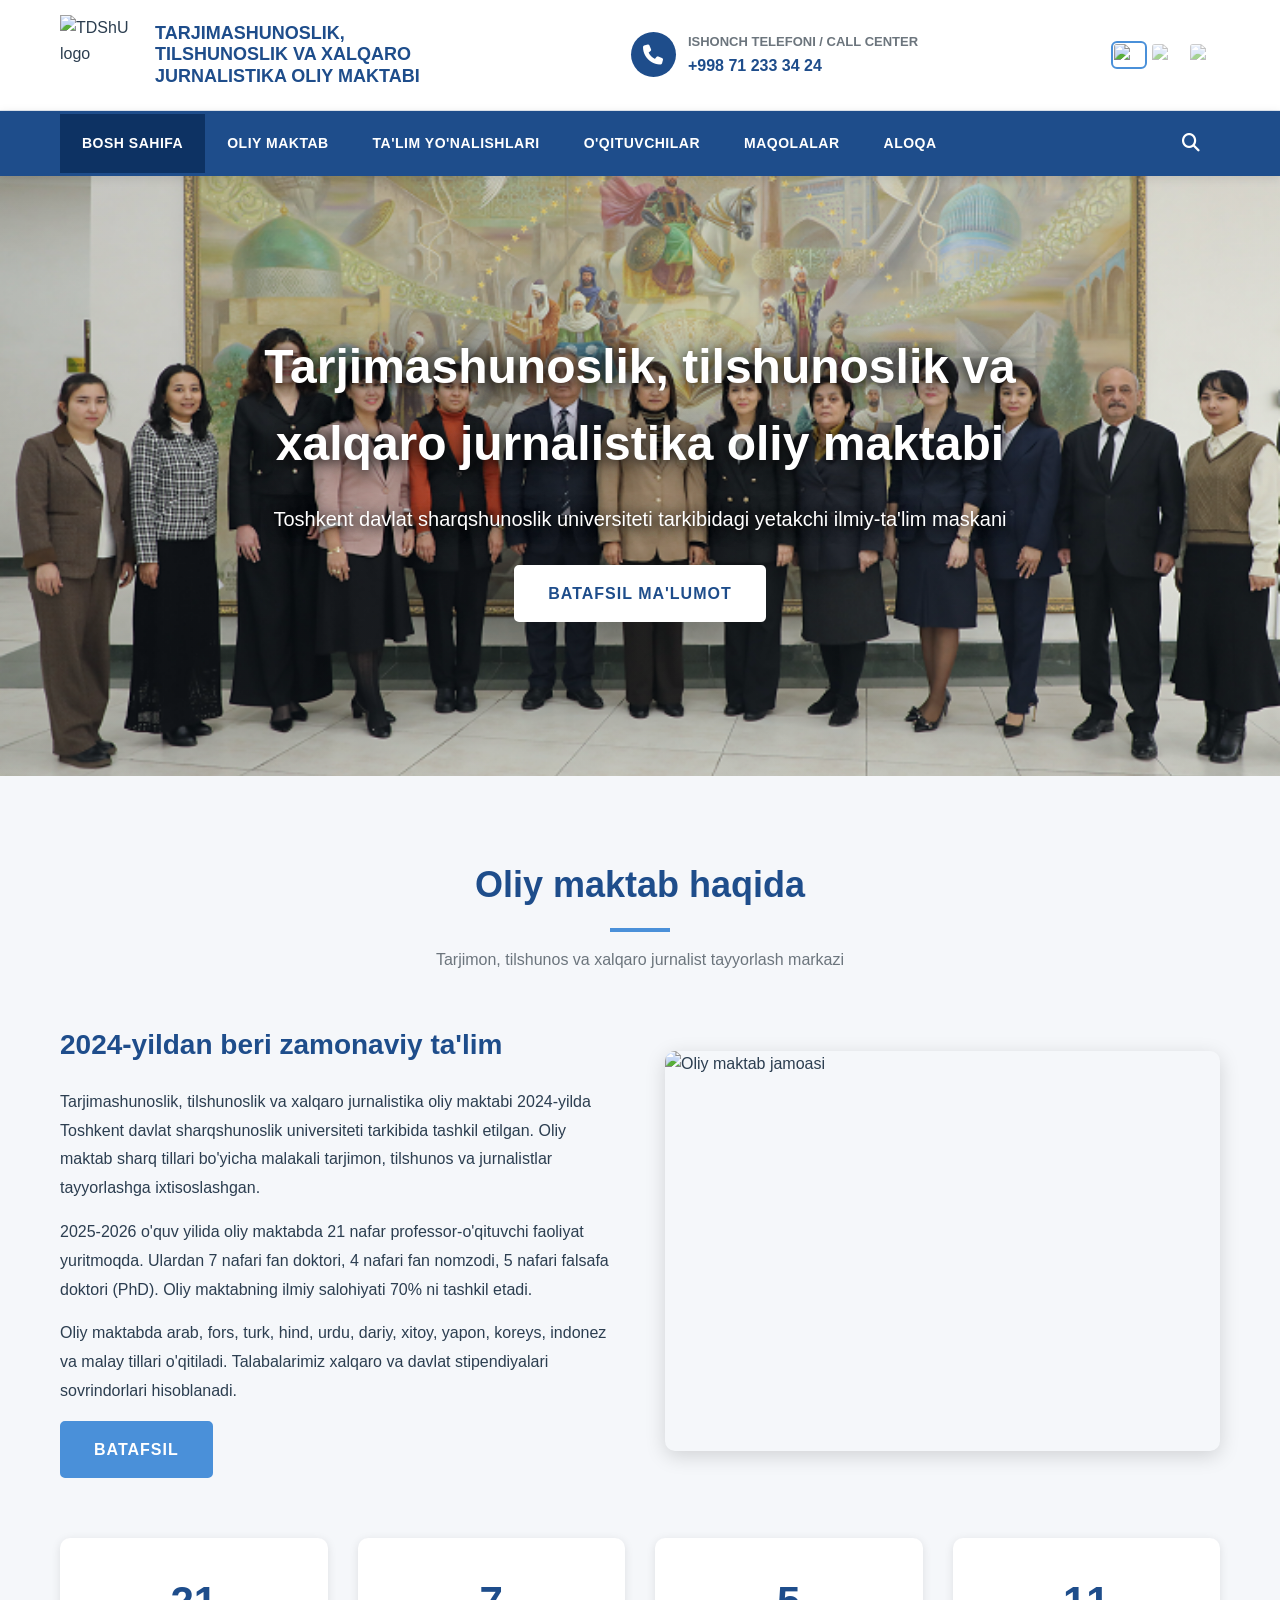
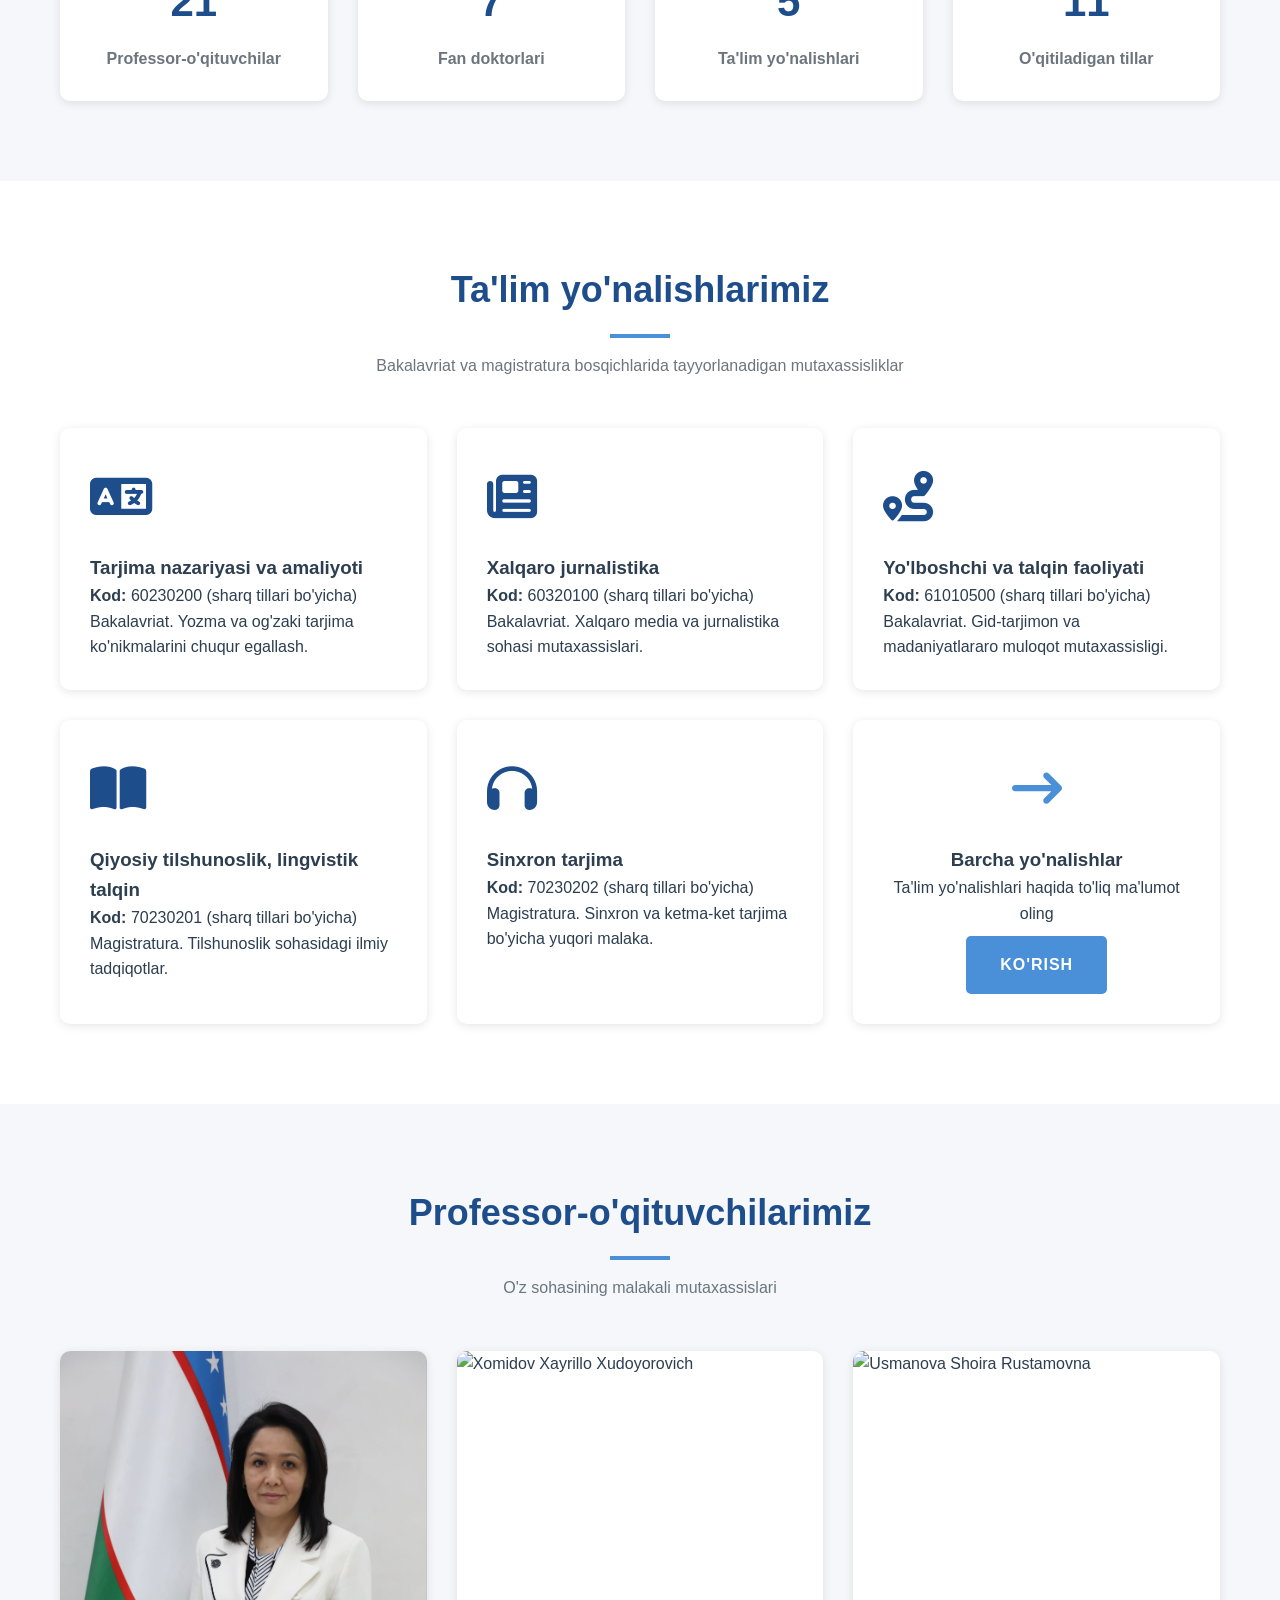
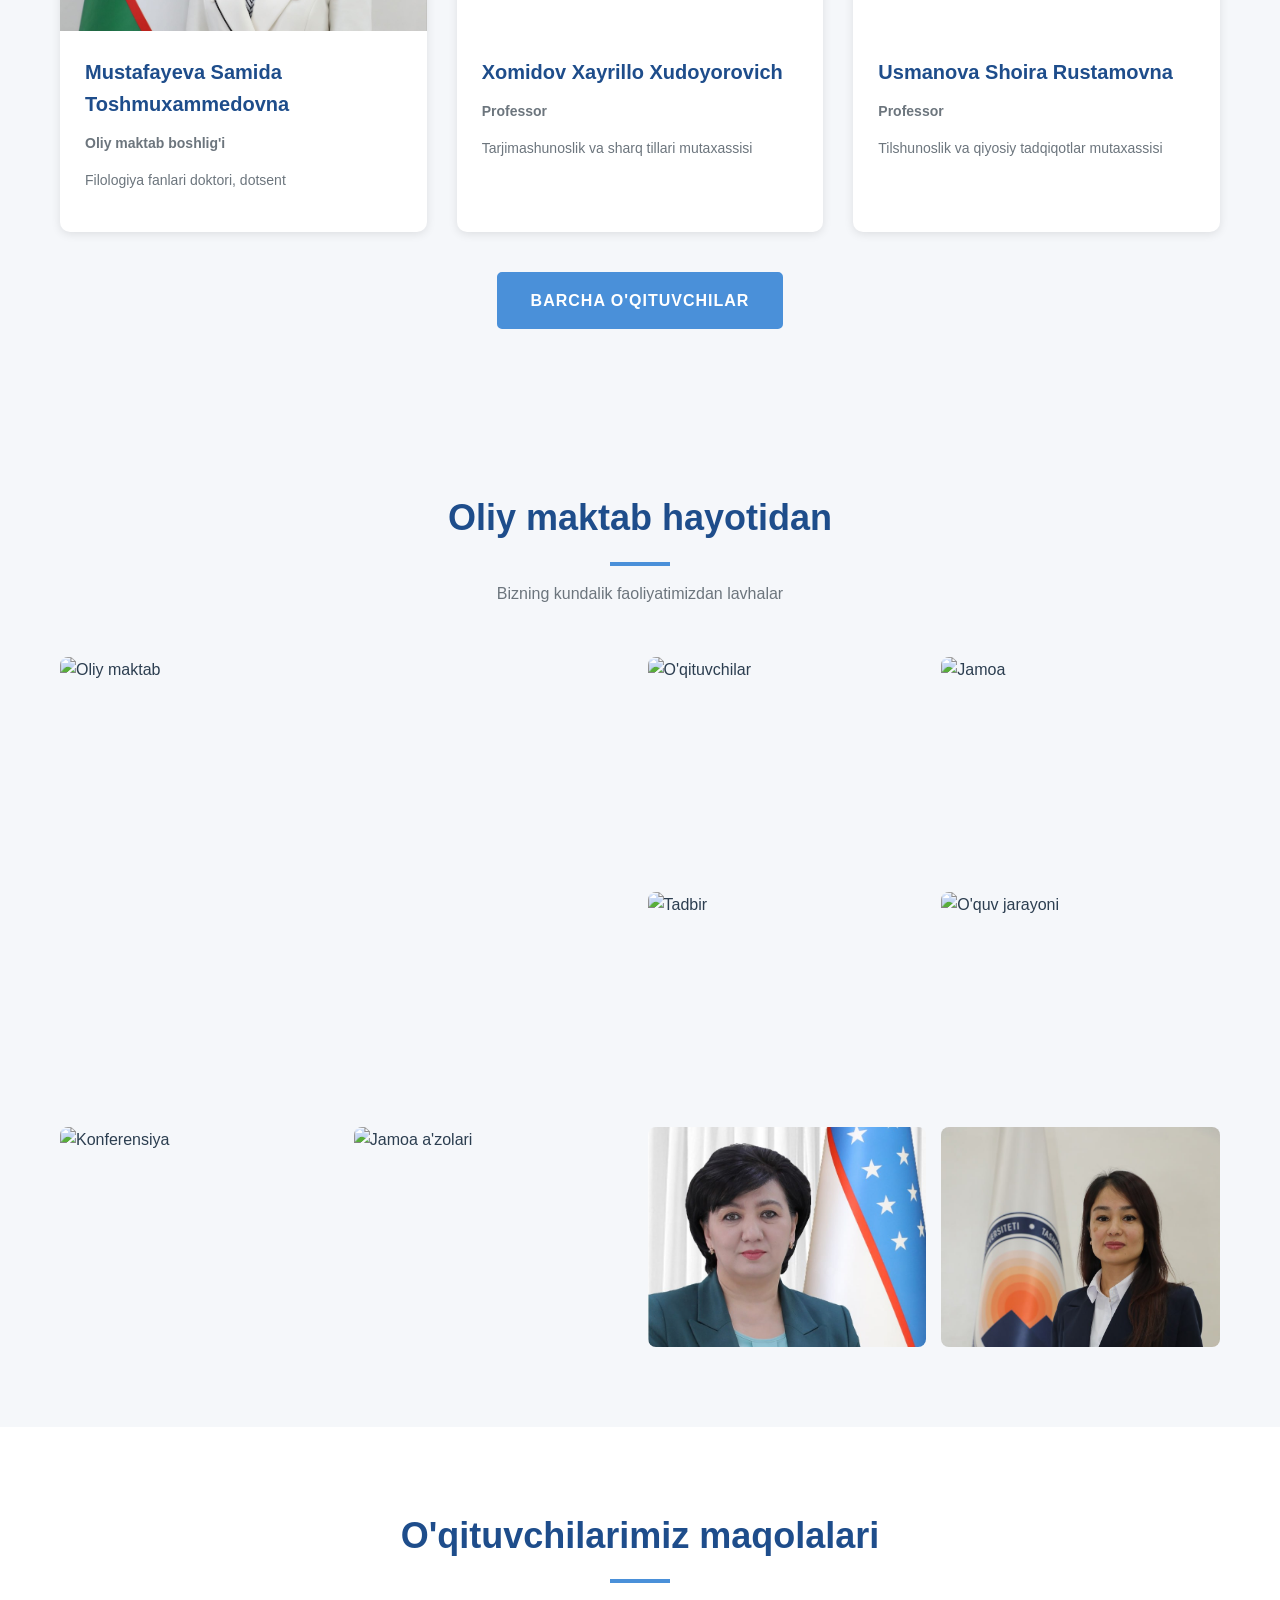
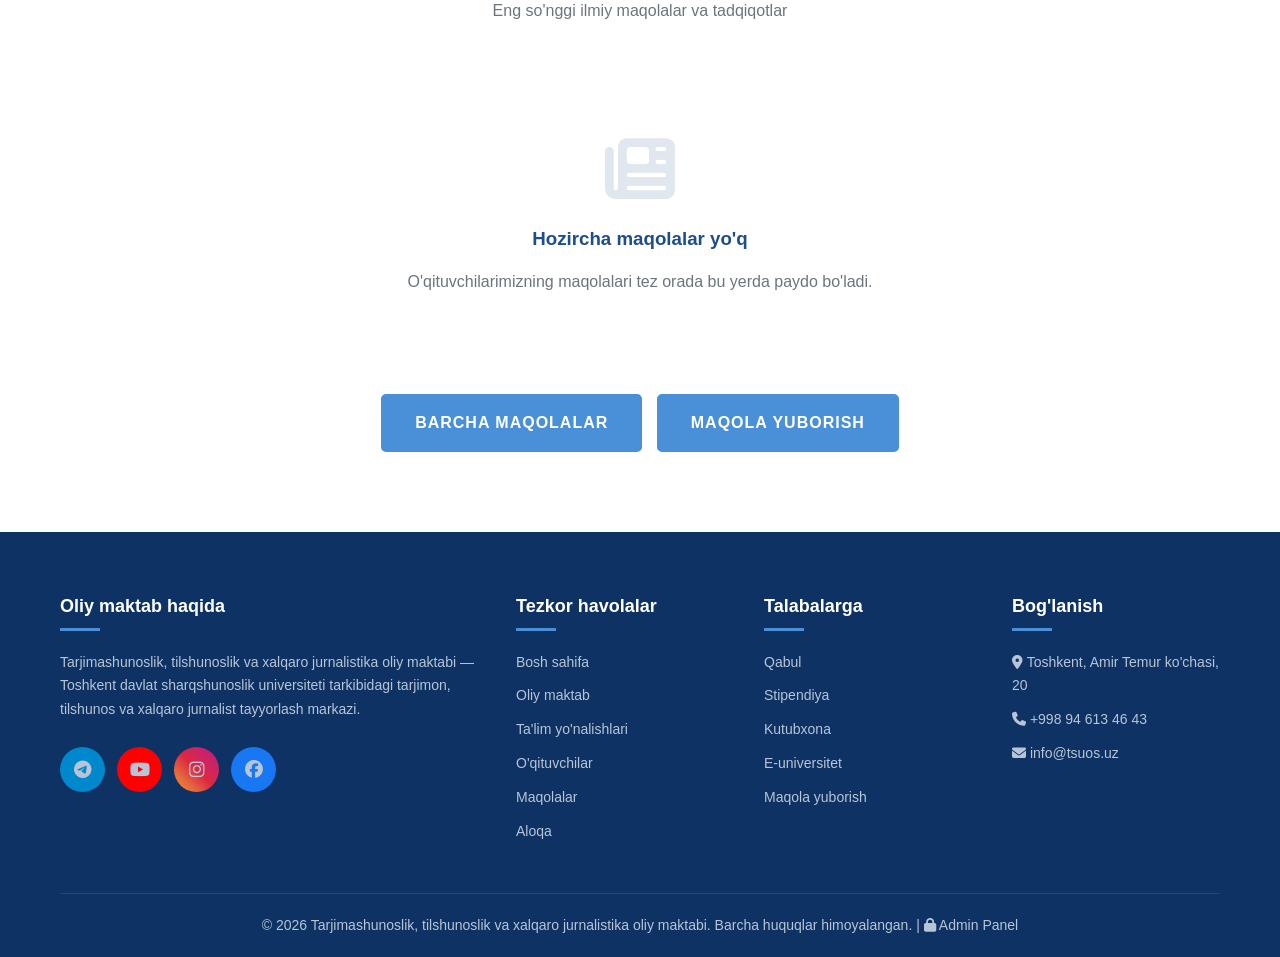
==== index.html @ 2df1a863 "txt.png" ====
<!DOCTYPE html>
<html lang="uz">
<head>
    <meta charset="UTF-8">
    <meta name="viewport" content="width=device-width, initial-scale=1.0">
    <title>Tarjimashunoslik, tilshunoslik va xalqaro jurnalistika oliy maktabi - TDShU</title>
    <link rel="stylesheet" href="css/style.css">
    <link rel="stylesheet" href="https://cdnjs.cloudflare.com/ajax/libs/font-awesome/6.4.0/css/all.min.css">
</head>
<body>

    <!-- TOP BAR -->
    <div class="top-bar">
        <div class="container top-bar-content">
            <div class="logo-section">
                <img src="https://tsuos.uz/wp-content/uploads/2025/04/TDSHU-Recovered-5p.png" alt="TDShU logo" style="width: 80px; height: 80px; object-fit: contain;">
                <div class="logo-text">
                    Tarjimashunoslik, tilshunoslik va xalqaro jurnalistika oliy maktabi
                </div>
            </div>

            <div class="contact-info">
                <div class="phone-icon">
                    <i class="fas fa-phone"></i>
                </div>
                <div class="phone-details">
                    <h4>ISHONCH TELEFONI / CALL CENTER</h4>
                    <p>+998 71 233 34 24</p>
                </div>
            </div>

            <div class="language-flags">
                <img src="https://flagcdn.com/w40/uz.png" alt="O'zbek" class="flag">
                <img src="https://flagcdn.com/w40/ru.png" alt="Русский" class="flag">
                <img src="https://flagcdn.com/w40/gb.png" alt="English" class="flag">
            </div>
        </div>
    </div>

    <!-- NAVIGATION -->
    <nav class="main-nav">
        <div class="container nav-container">
            <ul class="nav-menu">
                <li><a href="index.html" class="active">BOSH SAHIFA</a></li>
                <li><a href="about.html">OLIY MAKTAB</a></li>
                <li><a href="faculties.html">TA'LIM YO'NALISHLARI</a></li>
                <li><a href="teachers.html">O'QITUVCHILAR</a></li>
                <li><a href="articles.html">MAQOLALAR</a></li>
                <li><a href="contact.html">ALOQA</a></li>
            </ul>
            <div class="search-icon"><i class="fas fa-search"></i></div>
        </div>
    </nav>

    <!-- HERO SLIDER -->
    <section class="hero">
        <div class="hero-slide" style="background-image: url('images/background.jpg');">
            <div class="hero-content">
                <h1>Tarjimashunoslik, tilshunoslik va xalqaro jurnalistika oliy maktabi</h1>
                <p>Toshkent davlat sharqshunoslik universiteti tarkibidagi yetakchi ilmiy-ta'lim maskani</p>
                <a href="about.html" class="btn btn-white">Batafsil ma'lumot</a>
            </div>
        </div>
    </section>

    <!-- ABOUT SECTION -->
    <section class="section about">
        <div class="container">
            <div class="section-title">
                <h2>Oliy maktab haqida</h2>
                <p>Tarjimon, tilshunos va xalqaro jurnalist tayyorlash markazi</p>
            </div>

            <div class="about-grid">
                <div class="about-text">
                    <h3>2024-yildan beri zamonaviy ta'lim</h3>
                    <p>
                        Tarjimashunoslik, tilshunoslik va xalqaro jurnalistika oliy maktabi
                        2024-yilda Toshkent davlat sharqshunoslik universiteti tarkibida
                        tashkil etilgan. Oliy maktab sharq tillari bo'yicha malakali
                        tarjimon, tilshunos va jurnalistlar tayyorlashga ixtisoslashgan.
                    </p>
                    <p>
                        2025-2026 o'quv yilida oliy maktabda 21 nafar professor-o'qituvchi
                        faoliyat yuritmoqda. Ulardan 7 nafari fan doktori, 4 nafari fan
                        nomzodi, 5 nafari falsafa doktori (PhD). Oliy maktabning ilmiy
                        salohiyati 70% ni tashkil etadi.
                    </p>
                    <p>
                        Oliy maktabda arab, fors, turk, hind, urdu, dariy, xitoy, yapon,
                        koreys, indonez va malay tillari o'qitiladi. Talabalarimiz xalqaro
                        va davlat stipendiyalari sovrindorlari hisoblanadi.
                    </p>
                    <a href="about.html" class="btn">Batafsil</a>
                </div>
                <div class="about-image">
                    <img src="images/teachers/2Y4A9754.JPG" alt="Oliy maktab jamoasi">
                </div>
            </div>

            <!-- STATS -->
            <div class="stats">
                <div class="stat-card">
                    <h3>21</h3>
                    <p>Professor-o'qituvchilar</p>
                </div>
                <div class="stat-card">
                    <h3>7</h3>
                    <p>Fan doktorlari</p>
                </div>
                <div class="stat-card">
                    <h3>5</h3>
                    <p>Ta'lim yo'nalishlari</p>
                </div>
                <div class="stat-card">
                    <h3>11</h3>
                    <p>O'qitiladigan tillar</p>
                </div>
            </div>
        </div>
    </section>

    <!-- EDUCATION DIRECTIONS -->
    <section class="section">
        <div class="container">
            <div class="section-title">
                <h2>Ta'lim yo'nalishlarimiz</h2>
                <p>Bakalavriat va magistratura bosqichlarida tayyorlanadigan mutaxassisliklar</p>
            </div>

            <div class="faculties-grid">
                <div class="faculty-card" style="padding: 30px;">
                    <div style="font-size: 50px; color: var(--primary-blue); margin-bottom: 15px;">
                        <i class="fas fa-language"></i>
                    </div>
                    <h3>Tarjima nazariyasi va amaliyoti</h3>
                    <p><strong>Kod:</strong> 60230200 (sharq tillari bo'yicha)</p>
                    <p>Bakalavriat. Yozma va og'zaki tarjima ko'nikmalarini chuqur egallash.</p>
                </div>

                <div class="faculty-card" style="padding: 30px;">
                    <div style="font-size: 50px; color: var(--primary-blue); margin-bottom: 15px;">
                        <i class="fas fa-newspaper"></i>
                    </div>
                    <h3>Xalqaro jurnalistika</h3>
                    <p><strong>Kod:</strong> 60320100 (sharq tillari bo'yicha)</p>
                    <p>Bakalavriat. Xalqaro media va jurnalistika sohasi mutaxassislari.</p>
                </div>

                <div class="faculty-card" style="padding: 30px;">
                    <div style="font-size: 50px; color: var(--primary-blue); margin-bottom: 15px;">
                        <i class="fas fa-route"></i>
                    </div>
                    <h3>Yo'lboshchi va talqin faoliyati</h3>
                    <p><strong>Kod:</strong> 61010500 (sharq tillari bo'yicha)</p>
                    <p>Bakalavriat. Gid-tarjimon va madaniyatlararo muloqot mutaxassisligi.</p>
                </div>

                <div class="faculty-card" style="padding: 30px;">
                    <div style="font-size: 50px; color: var(--primary-blue); margin-bottom: 15px;">
                        <i class="fas fa-book-open"></i>
                    </div>
                    <h3>Qiyosiy tilshunoslik, lingvistik talqin</h3>
                    <p><strong>Kod:</strong> 70230201 (sharq tillari bo'yicha)</p>
                    <p>Magistratura. Tilshunoslik sohasidagi ilmiy tadqiqotlar.</p>
                </div>

                <div class="faculty-card" style="padding: 30px;">
                    <div style="font-size: 50px; color: var(--primary-blue); margin-bottom: 15px;">
                        <i class="fas fa-headphones"></i>
                    </div>
                    <h3>Sinxron tarjima</h3>
                    <p><strong>Kod:</strong> 70230202 (sharq tillari bo'yicha)</p>
                    <p>Magistratura. Sinxron va ketma-ket tarjima bo'yicha yuqori malaka.</p>
                </div>

                <div class="faculty-card" style="padding: 30px; display: flex; flex-direction: column; justify-content: center; align-items: center; text-align: center;">
                    <div style="font-size: 50px; color: var(--accent-blue); margin-bottom: 15px;">
                        <i class="fas fa-arrow-right-long"></i>
                    </div>
                    <h3>Barcha yo'nalishlar</h3>
                    <p>Ta'lim yo'nalishlari haqida to'liq ma'lumot oling</p>
                    <a href="faculties.html" class="btn" style="margin-top: 10px;">Ko'rish</a>
                </div>
            </div>
        </div>
    </section>

    <!-- LEADERSHIP / TEACHERS PREVIEW -->
    <section class="section about">
        <div class="container">
            <div class="section-title">
                <h2>Professor-o'qituvchilarimiz</h2>
                <p>O'z sohasining malakali mutaxassislari</p>
            </div>

            <div class="faculties-grid">
                <div class="faculty-card">
                    <div class="faculty-image" style="height: 280px;">
                        <img src="images/teachers/mustafayeva.jpg" alt="Mustafayeva Samida Toshmuxammedovna" style="object-position: top center;">
                    </div>
                    <div class="faculty-content">
                        <h3>Mustafayeva Samida Toshmuxammedovna</h3>
                        <p><strong>Oliy maktab boshlig'i</strong></p>
                        <p>Filologiya fanlari doktori, dotsent</p>
                    </div>
                </div>

                <div class="faculty-card">
                    <div class="faculty-image" style="height: 280px;">
                        <img src="images/teachers/xomidov.jpg" alt="Xomidov Xayrillo Xudoyorovich" style="object-position: top center;">
                    </div>
                    <div class="faculty-content">
                        <h3>Xomidov Xayrillo Xudoyorovich</h3>
                        <p><strong>Professor</strong></p>
                        <p>Tarjimashunoslik va sharq tillari mutaxassisi</p>
                    </div>
                </div>

                <div class="faculty-card">
                    <div class="faculty-image" style="height: 280px;">
                        <img src="images/teachers/usmanova.jpg" alt="Usmanova Shoira Rustamovna" style="object-position: top center;">
                    </div>
                    <div class="faculty-content">
                        <h3>Usmanova Shoira Rustamovna</h3>
                        <p><strong>Professor</strong></p>
                        <p>Tilshunoslik va qiyosiy tadqiqotlar mutaxassisi</p>
                    </div>
                </div>
            </div>

            <div style="text-align: center; margin-top: 40px;">
                <a href="teachers.html" class="btn">Barcha o'qituvchilar</a>
            </div>
        </div>
    </section>

    <!-- GALLERY -->
    <section class="section gallery">
        <div class="container">
            <div class="section-title">
                <h2>Oliy maktab hayotidan</h2>
                <p>Bizning kundalik faoliyatimizdan lavhalar</p>
            </div>

            <div class="gallery-grid">
                <div class="gallery-item large">
                    <img src="images/teachers/2Y4A9755.JPG" alt="Oliy maktab">
                </div>
                <div class="gallery-item">
                    <img src="images/teachers/2Y4A2080.JPG" alt="O'qituvchilar" style="object-position: top center;">
                </div>
                <div class="gallery-item">
                    <img src="images/teachers/2Y4A2094.JPG" alt="Jamoa" style="object-position: top center;">
                </div>
                <div class="gallery-item">
                    <img src="images/teachers/2Y4A2096.JPG" alt="Tadbir" style="object-position: top center;">
                </div>
                <div class="gallery-item">
                    <img src="images/teachers/2Y4A2118.JPG" alt="O'quv jarayoni" style="object-position: top center;">
                </div>
                <div class="gallery-item">
                    <img src="images/teachers/2Y4A9762.JPG" alt="Konferensiya" style="object-position: top center;">
                </div>
                <div class="gallery-item">
                    <img src="images/teachers/2Y4A9763.JPG" alt="Jamoa a'zolari" style="object-position: top center;">
                </div>
                <div class="gallery-item">
                    <img src="images/teachers/photo_2026-05-14_12-44-00.jpg" alt="Oliy maktab faoliyatidan" style="object-position: top center;">
                </div>
                <div class="gallery-item">
                    <img src="images/teachers/photo_2026-05-14_12-44-20.jpg" alt="Oliy maktab faoliyatidan" style="object-position: top center;">
                </div>
            </div>
        </div>
    </section>

    <!-- ARTICLES PREVIEW -->
    <section class="section">
        <div class="container">
            <div class="section-title">
                <h2>O'qituvchilarimiz maqolalari</h2>
                <p>Eng so'nggi ilmiy maqolalar va tadqiqotlar</p>
            </div>

            <div class="articles-grid">
                <!-- Tasdiqlangan maqolalar shu yerda paydo bo'ladi -->
            </div>

            <div id="indexEmptyArticles" style="text-align: center; padding: 60px 20px; color: var(--dark-gray);">
                <i class="fas fa-newspaper" style="font-size: 70px; color: var(--gray); margin-bottom: 20px;"></i>
                <h3 style="color: var(--primary-blue); margin-bottom: 15px;">Hozircha maqolalar yo'q</h3>
                <p>O'qituvchilarimizning maqolalari tez orada bu yerda paydo bo'ladi.</p>
            </div>

            <div style="text-align: center; margin-top: 40px;">
                <a href="articles.html" class="btn">Barcha maqolalar</a>
                <a href="submit-article.html" class="btn" style="margin-left: 10px;">Maqola yuborish</a>
            </div>
        </div>
    </section>

    <!-- FOOTER -->
    <footer>
        <div class="container">
            <div class="footer-grid">
                <div class="footer-section">
                    <h4>Oliy maktab haqida</h4>
                    <p>
                        Tarjimashunoslik, tilshunoslik va xalqaro jurnalistika oliy maktabi —
                        Toshkent davlat sharqshunoslik universiteti tarkibidagi tarjimon,
                        tilshunos va xalqaro jurnalist tayyorlash markazi.
                    </p>
                    <div class="social-links">
                        <a href="https://t.me/tsuos" class="social-link telegram" target="_blank"><i class="fab fa-telegram"></i></a>
                        <a href="https://www.youtube.com/@tsuosuz" class="social-link youtube" target="_blank"><i class="fab fa-youtube"></i></a>
                        <a href="#" class="social-link instagram" target="_blank"><i class="fab fa-instagram"></i></a>
                        <a href="#" class="social-link facebook" target="_blank"><i class="fab fa-facebook"></i></a>
                    </div>
                </div>

                <div class="footer-section">
                    <h4>Tezkor havolalar</h4>
                    <ul>
                        <li><a href="index.html">Bosh sahifa</a></li>
                        <li><a href="about.html">Oliy maktab</a></li>
                        <li><a href="faculties.html">Ta'lim yo'nalishlari</a></li>
                        <li><a href="teachers.html">O'qituvchilar</a></li>
                        <li><a href="articles.html">Maqolalar</a></li>
                        <li><a href="contact.html">Aloqa</a></li>
                    </ul>
                </div>

                <div class="footer-section">
                    <h4>Talabalarga</h4>
                    <ul>
                        <li><a href="#">Qabul</a></li>
                        <li><a href="#">Stipendiya</a></li>
                        <li><a href="#">Kutubxona</a></li>
                        <li><a href="#">E-universitet</a></li>
                        <li><a href="submit-article.html">Maqola yuborish</a></li>
                    </ul>
                </div>

                <div class="footer-section">
                    <h4>Bog'lanish</h4>
                    <p><i class="fas fa-map-marker-alt"></i> Toshkent, Amir Temur ko'chasi, 20</p>
                    <p><i class="fas fa-phone"></i> +998 94 613 46 43</p>
                    <p><i class="fas fa-envelope"></i> info@tsuos.uz</p>
                </div>
            </div>

            <div class="footer-bottom">
                <p>&copy; 2026 Tarjimashunoslik, tilshunoslik va xalqaro jurnalistika oliy maktabi. Barcha huquqlar himoyalangan. | <a href="admin-login.html" style="color: #b8c5d6;"><i class="fas fa-lock"></i> Admin Panel</a></p>
            </div>
        </div>
    </footer>

    <script src="js/i18n.js"></script>
    <script src="js/db.js"></script>
    <script src="js/script.js"></script>
</body>
</html>
---- css/style.css ----
/* ============================================
   TDShU - Toshkent Davlat Sharqshunoslik Universiteti
   Asosiy stil fayli
   ============================================ */

* {
    margin: 0;
    padding: 0;
    box-sizing: border-box;
}

:root {
    --primary-blue: #1e4d8b;
    --dark-blue: #0d3263;
    --light-blue: #2d6cb8;
    --accent-blue: #4a90d9;
    --white: #ffffff;
    --light-gray: #f5f7fa;
    --gray: #e1e7ef;
    --dark-gray: #6c757d;
    --text-dark: #2c3e50;
    --text-light: #ffffff;
    --shadow: 0 2px 10px rgba(0, 0, 0, 0.1);
    --shadow-hover: 0 5px 20px rgba(0, 0, 0, 0.15);
}

body {
    font-family: 'Segoe UI', Tahoma, Geneva, Verdana, sans-serif;
    background-color: var(--white);
    color: var(--text-dark);
    line-height: 1.6;
}

a {
    text-decoration: none;
    color: inherit;
}

img {
    max-width: 100%;
    display: block;
}

ul {
    list-style: none;
}

.container {
    max-width: 1200px;
    margin: 0 auto;
    padding: 0 20px;
}

/* ===== TOP BAR ===== */
.top-bar {
    background-color: var(--white);
    padding: 15px 0;
    border-bottom: 1px solid var(--gray);
}

.top-bar-content {
    display: flex;
    justify-content: space-between;
    align-items: center;
    flex-wrap: wrap;
    gap: 20px;
}

.logo-section {
    display: flex;
    align-items: center;
    gap: 15px;
}

.logo-circle {
    width: 70px;
    height: 70px;
    border-radius: 50%;
    background: linear-gradient(135deg, var(--primary-blue), var(--accent-blue));
    display: flex;
    align-items: center;
    justify-content: center;
    color: white;
    font-size: 28px;
    font-weight: bold;
    box-shadow: var(--shadow);
}

.logo-text {
    font-size: 18px;
    font-weight: bold;
    color: var(--primary-blue);
    text-transform: uppercase;
    line-height: 1.2;
    max-width: 280px;
}

.contact-info {
    display: flex;
    align-items: center;
    gap: 12px;
}

.phone-icon {
    width: 45px;
    height: 45px;
    background-color: var(--primary-blue);
    color: white;
    border-radius: 50%;
    display: flex;
    align-items: center;
    justify-content: center;
    font-size: 20px;
}

.phone-details h4 {
    font-size: 13px;
    color: var(--dark-gray);
    font-weight: 600;
}

.phone-details p {
    font-size: 16px;
    font-weight: bold;
    color: var(--primary-blue);
}

.language-flags {
    display: flex;
    gap: 8px;
    align-items: center;
}

.flag {
    width: 30px;
    height: 22px;
    border-radius: 3px;
    cursor: pointer;
    object-fit: cover;
    transition: transform 0.2s;
}

.flag:hover {
    transform: scale(1.1);
}

/* ===== NAVIGATION ===== */
.main-nav {
    background-color: var(--primary-blue);
    box-shadow: var(--shadow);
    position: sticky;
    top: 0;
    z-index: 100;
}

.nav-container {
    display: flex;
    justify-content: space-between;
    align-items: center;
}

.nav-menu {
    display: flex;
    align-items: center;
}

.nav-menu li {
    position: relative;
}

.nav-menu a {
    display: block;
    padding: 18px 22px;
    color: white;
    font-weight: 600;
    font-size: 14px;
    text-transform: uppercase;
    letter-spacing: 0.5px;
    transition: background-color 0.3s;
}

.nav-menu a:hover,
.nav-menu a.active {
    background-color: var(--dark-blue);
}

.search-icon {
    color: white;
    padding: 18px 20px;
    cursor: pointer;
    font-size: 18px;
}

/* ===== HERO SLIDER ===== */
.hero {
    position: relative;
    height: 600px;
    overflow: hidden;
    background: linear-gradient(135deg, var(--primary-blue), var(--dark-blue));
}

.hero-slide {
    position: absolute;
    top: 0;
    left: 0;
    width: 100%;
    height: 100%;
    background-size: cover;
    background-position: center;
    display: flex;
    align-items: center;
    justify-content: center;
}

.hero-slide::before {
    content: '';
    position: absolute;
    top: 0;
    left: 0;
    width: 100%;
    height: 100%;
    background: linear-gradient(135deg, rgba(13, 50, 99, 0.08), rgba(30, 77, 139, 0.06));
}

.hero-content {
    position: relative;
    z-index: 2;
    text-align: center;
    color: white;
    max-width: 800px;
    padding: 0 20px;
}

.hero-content h1 {
    font-size: 48px;
    margin-bottom: 20px;
    text-shadow: 0 2px 12px rgba(0, 0, 0, 0.85), 0 0 30px rgba(0, 0, 0, 0.6);
    animation: fadeInUp 1s ease;
}

.hero-content p {
    font-size: 20px;
    margin-bottom: 30px;
    text-shadow: 0 2px 10px rgba(0, 0, 0, 0.85), 0 0 20px rgba(0, 0, 0, 0.6);
    animation: fadeInUp 1.2s ease;
}

.btn {
    display: inline-block;
    padding: 14px 32px;
    background-color: var(--accent-blue);
    color: white;
    border-radius: 5px;
    font-weight: 600;
    text-transform: uppercase;
    letter-spacing: 1px;
    transition: all 0.3s;
    border: 2px solid var(--accent-blue);
    cursor: pointer;
}

.btn:hover {
    background-color: transparent;
    border-color: white;
}

.btn-white {
    background-color: white;
    color: var(--primary-blue);
    border-color: white;
}

.btn-white:hover {
    background-color: transparent;
    color: white;
}

.slider-controls {
    position: absolute;
    top: 50%;
    width: 100%;
    display: flex;
    justify-content: space-between;
    padding: 0 30px;
    transform: translateY(-50%);
    z-index: 3;
}

.slider-btn {
    background-color: rgba(255, 255, 255, 0.2);
    color: white;
    width: 50px;
    height: 50px;
    border-radius: 50%;
    border: none;
    cursor: pointer;
    font-size: 24px;
    transition: background-color 0.3s;
}

.slider-btn:hover {
    background-color: rgba(255, 255, 255, 0.4);
}

/* ===== SECTIONS ===== */
.section {
    padding: 80px 0;
}

.section-title {
    text-align: center;
    margin-bottom: 50px;
}

.section-title h2 {
    font-size: 36px;
    color: var(--primary-blue);
    margin-bottom: 15px;
    position: relative;
    display: inline-block;
}

.section-title h2::after {
    content: '';
    display: block;
    width: 60px;
    height: 4px;
    background-color: var(--accent-blue);
    margin: 15px auto 0;
}

.section-title p {
    color: var(--dark-gray);
    font-size: 16px;
}

/* ===== ABOUT SECTION ===== */
.about {
    background-color: var(--light-gray);
}

.about-grid {
    display: grid;
    grid-template-columns: 1fr 1fr;
    gap: 50px;
    align-items: center;
}

.about-text h3 {
    color: var(--primary-blue);
    font-size: 28px;
    margin-bottom: 20px;
}

.about-text p {
    margin-bottom: 15px;
    color: var(--text-dark);
    font-size: 16px;
    line-height: 1.8;
}

.about-image {
    border-radius: 10px;
    overflow: hidden;
    box-shadow: var(--shadow-hover);
}

.about-image img {
    width: 100%;
    height: 400px;
    object-fit: cover;
    transition: transform 0.5s;
}

.about-image:hover img {
    transform: scale(1.05);
}

.stats {
    display: grid;
    grid-template-columns: repeat(4, 1fr);
    gap: 30px;
    margin-top: 60px;
}

.stat-card {
    text-align: center;
    padding: 30px 20px;
    background: white;
    border-radius: 10px;
    box-shadow: var(--shadow);
    transition: transform 0.3s;
}

.stat-card:hover {
    transform: translateY(-5px);
}

.stat-card h3 {
    font-size: 42px;
    color: var(--primary-blue);
    margin-bottom: 10px;
}

.stat-card p {
    color: var(--dark-gray);
    font-weight: 600;
}

/* ===== FACULTIES ===== */
.faculties-grid {
    display: grid;
    grid-template-columns: repeat(3, 1fr);
    gap: 30px;
}

.faculty-card {
    background: white;
    border-radius: 10px;
    overflow: hidden;
    box-shadow: var(--shadow);
    transition: all 0.3s;
}

.faculty-card:hover {
    transform: translateY(-10px);
    box-shadow: var(--shadow-hover);
}

.faculty-image {
    height: 200px;
    overflow: hidden;
}

.faculty-image img {
    width: 100%;
    height: 100%;
    object-fit: cover;
    transition: transform 0.5s;
}

.faculty-card:hover .faculty-image img {
    transform: scale(1.1);
}

.faculty-content {
    padding: 25px;
}

.faculty-content h3 {
    color: var(--primary-blue);
    font-size: 20px;
    margin-bottom: 12px;
}

.faculty-content p {
    color: var(--dark-gray);
    margin-bottom: 15px;
    font-size: 14px;
}

.faculty-link {
    color: var(--accent-blue);
    font-weight: 600;
    font-size: 14px;
}

.faculty-link:hover {
    color: var(--primary-blue);
}

/* ===== GALLERY ===== */
.gallery {
    background-color: var(--light-gray);
}

.gallery-grid {
    display: grid;
    grid-template-columns: repeat(4, 1fr);
    gap: 15px;
}

.gallery-item {
    height: 220px;
    border-radius: 8px;
    overflow: hidden;
    cursor: pointer;
    position: relative;
}

.gallery-item img {
    width: 100%;
    height: 100%;
    object-fit: cover;
    transition: transform 0.5s;
}

.gallery-item::after {
    content: '';
    position: absolute;
    inset: 0;
    background: rgba(30, 77, 139, 0);
    transition: background 0.3s;
}

.gallery-item:hover::after {
    background: rgba(30, 77, 139, 0.3);
}

.gallery-item:hover img {
    transform: scale(1.1);
}

.gallery-item.large {
    grid-column: span 2;
    grid-row: span 2;
    height: 455px;
}

/* ===== ARTICLES ===== */
.articles-grid {
    display: grid;
    grid-template-columns: repeat(3, 1fr);
    gap: 30px;
}

.article-card {
    background: white;
    border-radius: 10px;
    overflow: hidden;
    box-shadow: var(--shadow);
    transition: all 0.3s;
    display: flex;
    flex-direction: column;
}

.article-card:hover {
    transform: translateY(-5px);
    box-shadow: var(--shadow-hover);
}

.article-header {
    padding: 20px;
    background: linear-gradient(135deg, var(--primary-blue), var(--light-blue));
    color: white;
    display: flex;
    gap: 15px;
    align-items: center;
}

.teacher-photo {
    width: 60px;
    height: 60px;
    border-radius: 50%;
    background: white;
    overflow: hidden;
    flex-shrink: 0;
    border: 3px solid white;
}

.teacher-photo img {
    width: 100%;
    height: 100%;
    object-fit: cover;
}

.teacher-info h4 {
    font-size: 16px;
    margin-bottom: 4px;
}

.teacher-info span {
    font-size: 13px;
    opacity: 0.9;
    display: block;
}

.article-body {
    padding: 25px;
    flex: 1;
    display: flex;
    flex-direction: column;
}

.article-body h3 {
    color: var(--primary-blue);
    font-size: 18px;
    margin-bottom: 12px;
    line-height: 1.4;
}

.article-body p {
    color: var(--dark-gray);
    font-size: 14px;
    margin-bottom: 15px;
    flex: 1;
}

.article-meta {
    display: flex;
    justify-content: space-between;
    align-items: center;
    padding-top: 15px;
    border-top: 1px solid var(--gray);
    font-size: 13px;
    color: var(--dark-gray);
}

.subject-badge {
    background: var(--light-gray);
    color: var(--primary-blue);
    padding: 4px 12px;
    border-radius: 20px;
    font-weight: 600;
    font-size: 12px;
}

/* ===== FORM ===== */
.form-container {
    max-width: 700px;
    margin: 0 auto;
    background: white;
    padding: 50px;
    border-radius: 10px;
    box-shadow: var(--shadow);
}

.form-group {
    margin-bottom: 20px;
}

.form-group label {
    display: block;
    margin-bottom: 8px;
    font-weight: 600;
    color: var(--text-dark);
}

.form-control {
    width: 100%;
    padding: 12px 15px;
    border: 1px solid var(--gray);
    border-radius: 5px;
    font-size: 15px;
    font-family: inherit;
    transition: border-color 0.3s;
}

.form-control:focus {
    outline: none;
    border-color: var(--accent-blue);
}

textarea.form-control {
    resize: vertical;
    min-height: 120px;
}

.form-row {
    display: grid;
    grid-template-columns: 1fr 1fr;
    gap: 20px;
}

.btn-submit {
    width: 100%;
    padding: 15px;
    background: var(--primary-blue);
    color: white;
    border: none;
    border-radius: 5px;
    font-size: 16px;
    font-weight: 600;
    cursor: pointer;
    text-transform: uppercase;
    transition: background-color 0.3s;
}

.btn-submit:hover {
    background-color: var(--dark-blue);
}

.notice {
    background: #fff3cd;
    border-left: 4px solid #ffc107;
    padding: 15px 20px;
    margin-bottom: 30px;
    border-radius: 5px;
    color: #856404;
}

/* ===== CONTACT ===== */
.contact-grid {
    display: grid;
    grid-template-columns: 1fr 1fr;
    gap: 40px;
    margin-bottom: 50px;
}

.contact-info-card {
    background: white;
    padding: 40px;
    border-radius: 10px;
    box-shadow: var(--shadow);
}

.contact-info-card h3 {
    color: var(--primary-blue);
    margin-bottom: 25px;
    font-size: 24px;
}

.contact-item {
    display: flex;
    gap: 15px;
    margin-bottom: 20px;
    align-items: start;
}

.contact-icon {
    width: 45px;
    height: 45px;
    background: var(--primary-blue);
    color: white;
    border-radius: 50%;
    display: flex;
    align-items: center;
    justify-content: center;
    font-size: 20px;
    flex-shrink: 0;
}

.contact-item h4 {
    color: var(--text-dark);
    margin-bottom: 5px;
}

.contact-item p {
    color: var(--dark-gray);
    font-size: 14px;
}

.social-links {
    display: flex;
    gap: 12px;
    margin-top: 25px;
}

.social-link {
    width: 45px;
    height: 45px;
    background: var(--primary-blue);
    color: white;
    border-radius: 50%;
    display: flex;
    align-items: center;
    justify-content: center;
    font-size: 18px;
    transition: all 0.3s;
}

.social-link:hover {
    transform: translateY(-3px);
    background: var(--accent-blue);
}

.social-link.telegram { background: #0088cc; }
.social-link.youtube { background: #ff0000; }
.social-link.instagram { background: linear-gradient(45deg, #f09433, #e6683c, #dc2743, #cc2366, #bc1888); }
.social-link.facebook { background: #1877f2; }

.map-container {
    border-radius: 10px;
    overflow: hidden;
    box-shadow: var(--shadow);
    height: 100%;
    min-height: 450px;
}

.map-container iframe {
    width: 100%;
    height: 100%;
    border: none;
}

/* ===== NEWS PREVIEW ===== */
.news-preview {
    background-color: var(--light-gray);
}

.news-grid {
    display: grid;
    grid-template-columns: repeat(3, 1fr);
    gap: 30px;
}

.news-card {
    background: white;
    border-radius: 10px;
    overflow: hidden;
    box-shadow: var(--shadow);
    transition: transform 0.3s;
}

.news-card:hover {
    transform: translateY(-5px);
}

.news-image {
    height: 200px;
    overflow: hidden;
}

.news-image img {
    width: 100%;
    height: 100%;
    object-fit: cover;
}

.news-content {
    padding: 25px;
}

.news-date {
    color: var(--accent-blue);
    font-size: 13px;
    font-weight: 600;
    margin-bottom: 10px;
}

.news-content h3 {
    color: var(--primary-blue);
    margin-bottom: 12px;
    font-size: 18px;
    line-height: 1.4;
}

.news-content p {
    color: var(--dark-gray);
    font-size: 14px;
    margin-bottom: 15px;
}

/* ===== FOOTER ===== */
footer {
    background-color: var(--dark-blue);
    color: white;
    padding: 60px 0 0;
}

.footer-grid {
    display: grid;
    grid-template-columns: 2fr 1fr 1fr 1fr;
    gap: 40px;
    margin-bottom: 40px;
}

.footer-section h4 {
    font-size: 18px;
    margin-bottom: 20px;
    color: white;
    position: relative;
    padding-bottom: 10px;
}

.footer-section h4::after {
    content: '';
    position: absolute;
    bottom: 0;
    left: 0;
    width: 40px;
    height: 3px;
    background-color: var(--accent-blue);
}

.footer-section p,
.footer-section li {
    color: #b8c5d6;
    font-size: 14px;
    margin-bottom: 10px;
    line-height: 1.7;
}

.footer-section a {
    color: #b8c5d6;
    transition: color 0.3s;
}

.footer-section a:hover {
    color: var(--accent-blue);
}

.footer-bottom {
    border-top: 1px solid rgba(255, 255, 255, 0.1);
    padding: 20px 0;
    text-align: center;
    color: #b8c5d6;
    font-size: 14px;
}

/* ===== ARTICLE READ BUTTON & MODAL ===== */
.article-read-btn {
    margin-top: 15px;
    background: var(--primary-blue);
    color: white;
    border: none;
    padding: 11px 18px;
    border-radius: 6px;
    cursor: pointer;
    font-size: 14px;
    font-weight: 600;
    display: inline-flex;
    align-items: center;
    gap: 8px;
    transition: background 0.25s, transform 0.2s;
    align-self: flex-start;
}
.article-read-btn:hover {
    background: var(--dark-blue);
    transform: translateY(-2px);
}

.art-modal-overlay {
    display: none;
    position: fixed;
    inset: 0;
    background: rgba(0, 0, 0, 0.6);
    z-index: 1000;
    align-items: flex-start;
    justify-content: center;
    padding: 40px 20px;
    overflow-y: auto;
}
.art-modal-overlay.show { display: flex; }

.art-modal {
    background: white;
    border-radius: 14px;
    max-width: 880px;
    width: 100%;
    box-shadow: 0 25px 70px rgba(0, 0, 0, 0.35);
    animation: artModalIn 0.3s ease;
    overflow: hidden;
}
@keyframes artModalIn {
    from { opacity: 0; transform: translateY(30px); }
    to   { opacity: 1; transform: translateY(0); }
}

.art-modal-header {
    background: linear-gradient(135deg, var(--primary-blue), var(--light-blue));
    color: white;
    padding: 25px 30px;
    display: flex;
    justify-content: space-between;
    align-items: center;
    gap: 20px;
}
.art-modal-author {
    display: flex;
    align-items: center;
    gap: 18px;
}
.art-modal-photo {
    width: 70px;
    height: 70px;
    border-radius: 50%;
    overflow: hidden;
    background: rgba(255, 255, 255, 0.2);
    color: white;
    display: flex;
    align-items: center;
    justify-content: center;
    font-size: 30px;
    flex-shrink: 0;
    border: 3px solid white;
}
.art-modal-photo img {
    width: 100%;
    height: 100%;
    object-fit: cover;
}
.art-modal-author h3 {
    font-size: 18px;
    color: white;
    margin: 0 0 4px;
}
.art-modal-author p {
    font-size: 14px;
    color: rgba(255, 255, 255, 0.85);
    margin: 0;
}

.art-modal-close {
    background: rgba(255, 255, 255, 0.15);
    color: white;
    border: 1px solid rgba(255, 255, 255, 0.35);
    width: 38px;
    height: 38px;
    border-radius: 50%;
    cursor: pointer;
    font-size: 16px;
    display: flex;
    align-items: center;
    justify-content: center;
    transition: background 0.2s;
    flex-shrink: 0;
}
.art-modal-close:hover { background: rgba(255, 255, 255, 0.3); }

.art-modal-body {
    padding: 30px 35px 35px;
}
.art-modal-body h1 {
    color: var(--primary-blue);
    font-size: 28px;
    margin-bottom: 18px;
    line-height: 1.3;
}

.art-modal-meta {
    display: flex;
    gap: 12px;
    flex-wrap: wrap;
    padding-bottom: 22px;
    border-bottom: 1px solid var(--gray);
    margin-bottom: 25px;
    font-size: 13px;
    color: var(--dark-gray);
    align-items: center;
}
.art-modal-meta span {
    display: inline-flex;
    align-items: center;
    gap: 6px;
}
.art-modal-meta .subject-badge {
    background: var(--light-gray);
    color: var(--primary-blue);
    padding: 5px 12px;
    border-radius: 20px;
    font-weight: 600;
    font-size: 12px;
}

.art-section-label {
    font-weight: 700;
    color: var(--text-dark);
    font-size: 13px;
    text-transform: uppercase;
    letter-spacing: 0.6px;
    margin-bottom: 10px;
    padding-left: 12px;
    border-left: 4px solid var(--accent-blue);
}

.art-modal-description {
    margin-bottom: 25px;
    color: var(--text-dark);
}
.art-modal-description p {
    font-size: 16px;
    line-height: 1.7;
    font-style: italic;
    color: var(--dark-gray);
}

.art-modal-content {
    margin-bottom: 25px;
}
.art-content-text {
    font-size: 16px;
    line-height: 1.8;
    color: var(--text-dark);
    text-align: justify;
}

.art-attachment-btn {
    display: inline-flex;
    align-items: center;
    gap: 10px;
    background: var(--accent-blue);
    color: white !important;
    padding: 14px 22px;
    border-radius: 8px;
    font-weight: 600;
    font-size: 15px;
    text-decoration: none;
    margin-top: 15px;
    transition: background 0.25s, transform 0.2s;
}
.art-attachment-btn:hover {
    background: var(--primary-blue);
    transform: translateY(-2px);
}

@media (max-width: 768px) {
    .art-modal-header {
        flex-direction: column;
        text-align: center;
        padding: 20px;
    }
    .art-modal-body { padding: 22px 20px; }
    .art-modal-body h1 { font-size: 22px; }
    .art-modal-photo { width: 60px; height: 60px; font-size: 24px; }
}

/* ===== LANGUAGE FLAGS ===== */
.flag {
    transition: transform 0.2s, opacity 0.2s;
}

.flag.lang-active {
    outline: 2px solid var(--accent-blue);
    outline-offset: 1px;
}

/* ===== ANIMATIONS ===== */
@keyframes fadeInUp {
    from {
        opacity: 0;
        transform: translateY(30px);
    }
    to {
        opacity: 1;
        transform: translateY(0);
    }
}

/* ===== RESPONSIVE ===== */
@media (max-width: 992px) {
    .about-grid,
    .contact-grid,
    .form-row {
        grid-template-columns: 1fr;
    }

    .faculties-grid,
    .news-grid,
    .articles-grid {
        grid-template-columns: repeat(2, 1fr);
    }

    .gallery-grid {
        grid-template-columns: repeat(3, 1fr);
    }

    .stats {
        grid-template-columns: repeat(2, 1fr);
    }

    .footer-grid {
        grid-template-columns: repeat(2, 1fr);
    }

    .hero-content h1 {
        font-size: 36px;
    }
}

@media (max-width: 768px) {
    .top-bar-content {
        flex-direction: column;
        text-align: center;
    }

    .nav-container {
        flex-direction: column;
    }

    .nav-menu {
        flex-wrap: wrap;
        justify-content: center;
    }

    .nav-menu a {
        padding: 14px 16px;
        font-size: 13px;
    }

    .faculties-grid,
    .news-grid,
    .articles-grid,
    .gallery-grid,
    .stats,
    .footer-grid {
        grid-template-columns: 1fr;
    }

    .gallery-item.large {
        grid-column: span 1;
        grid-row: span 1;
        height: 220px;
    }

    .hero {
        height: 450px;
    }

    .hero-content h1 {
        font-size: 28px;
    }

    .hero-content p {
        font-size: 16px;
    }

    .section {
        padding: 50px 0;
    }

    .section-title h2 {
        font-size: 28px;
    }

    .form-container {
        padding: 30px 20px;
    }
}
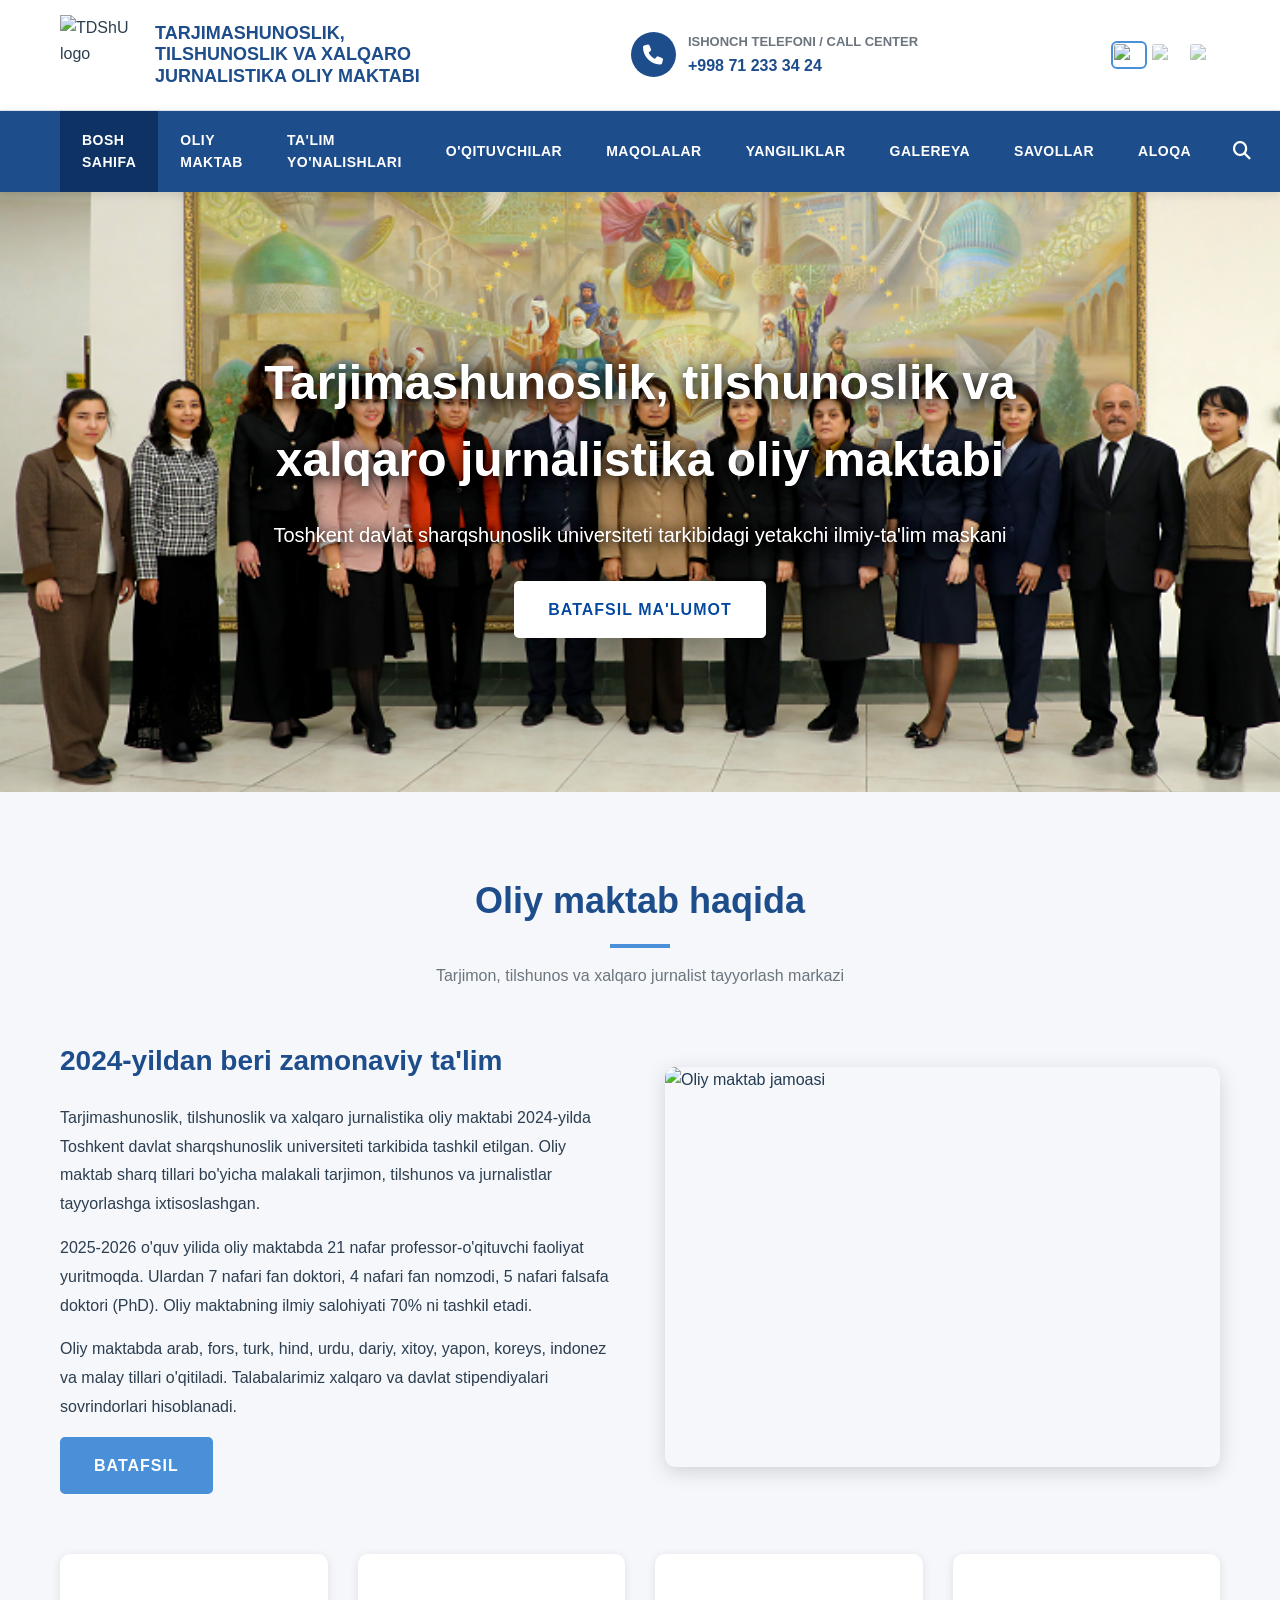
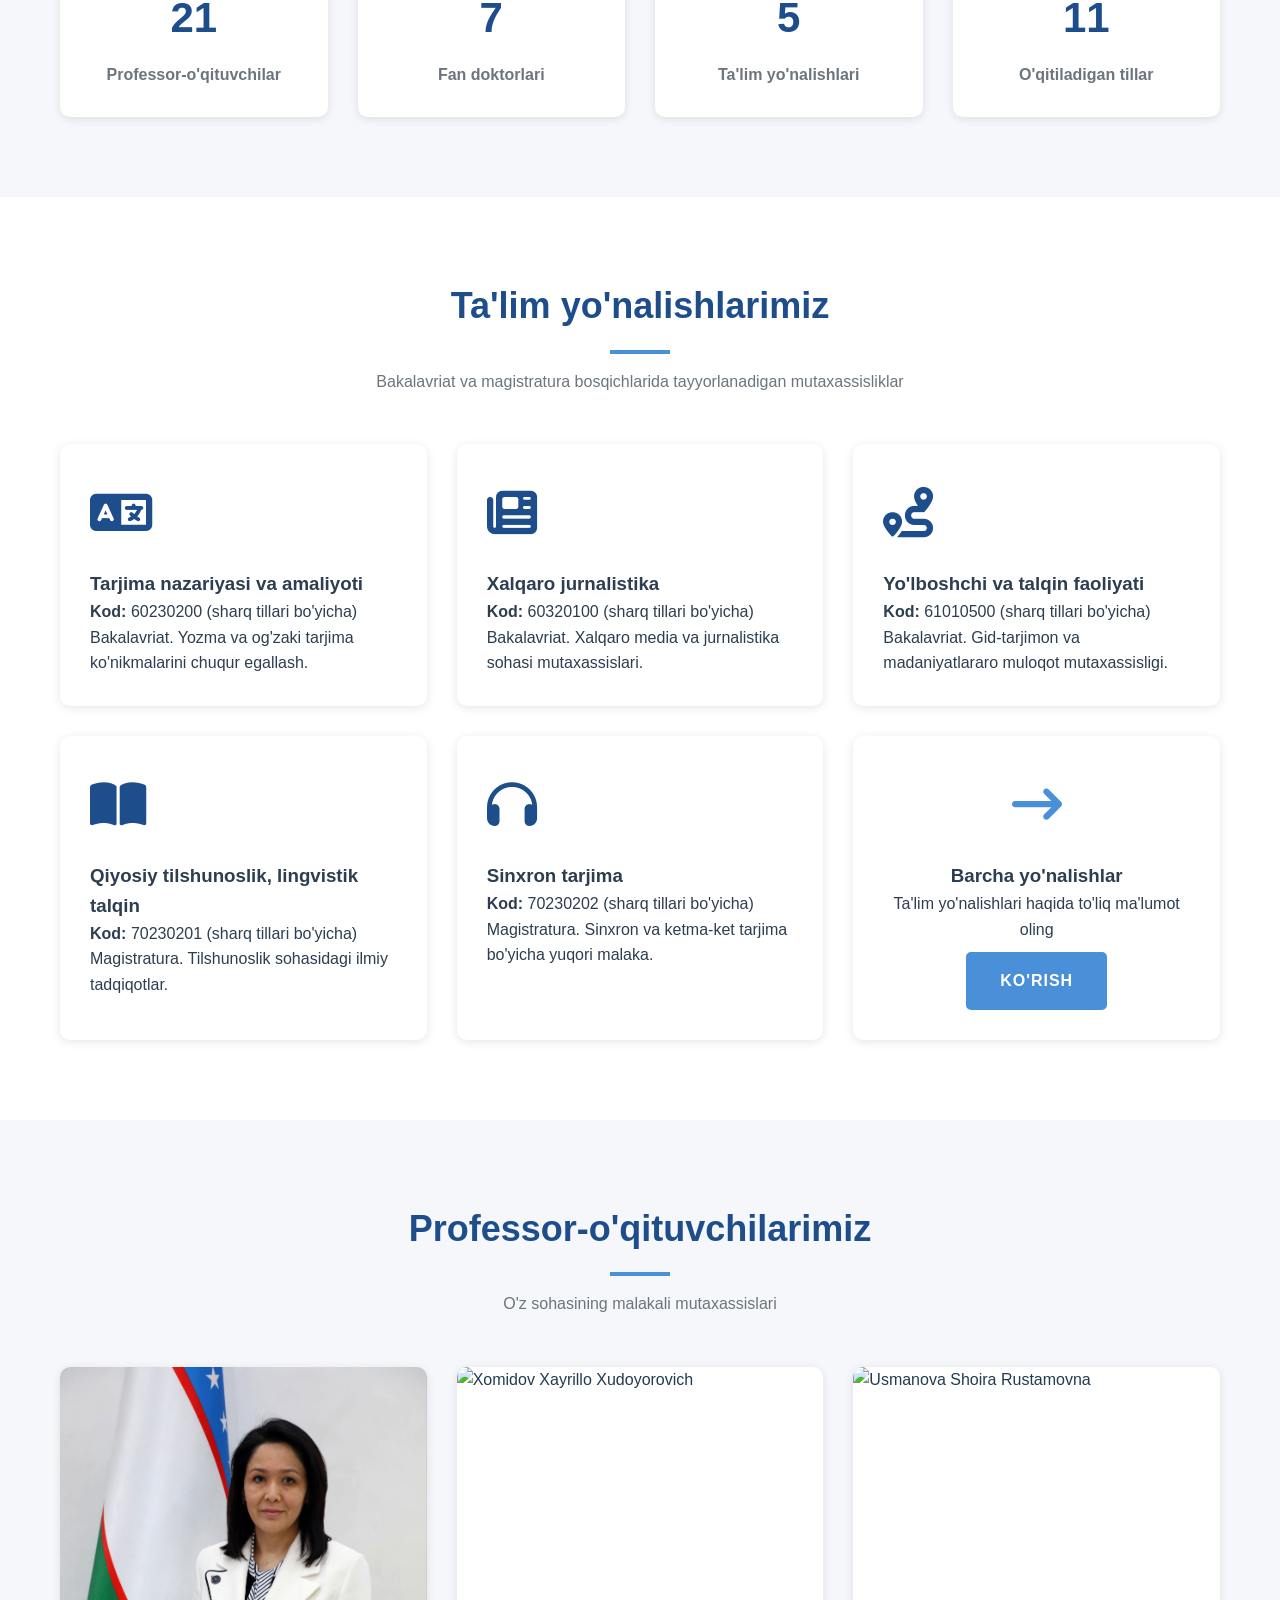
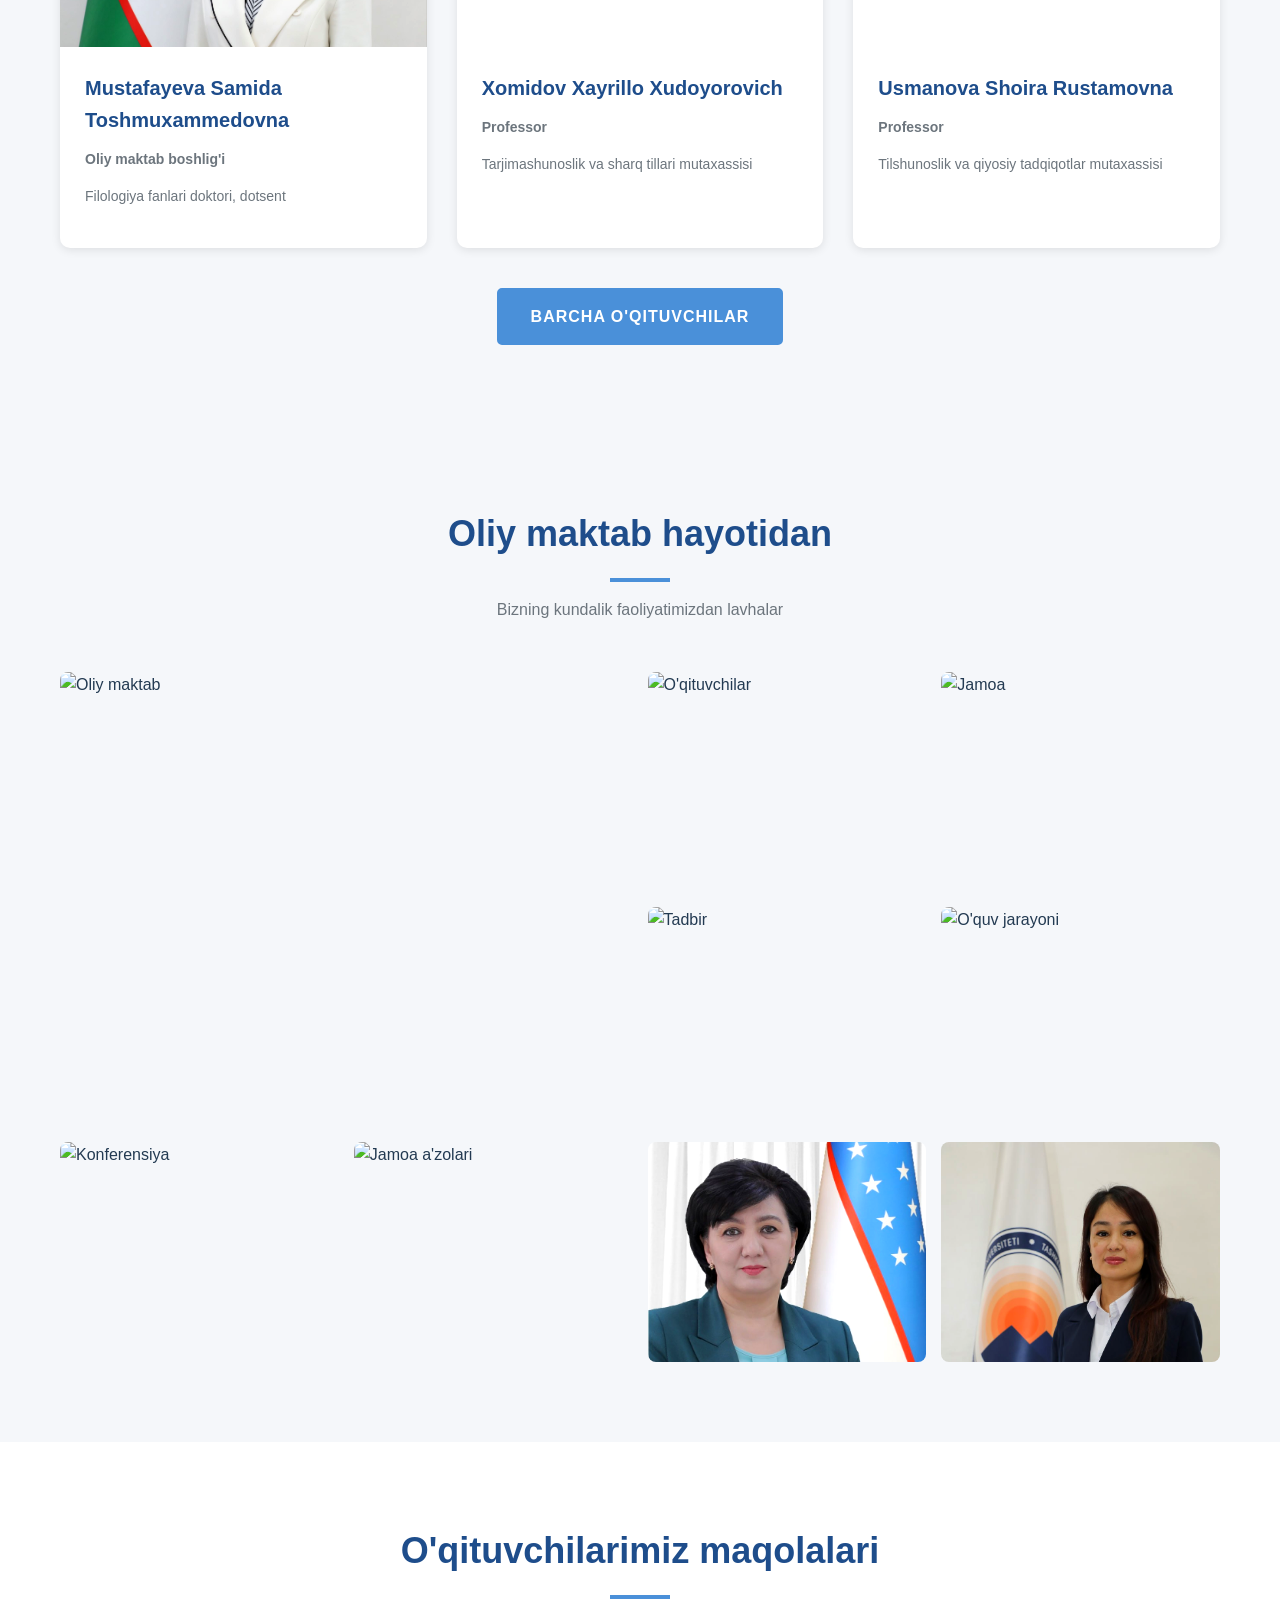
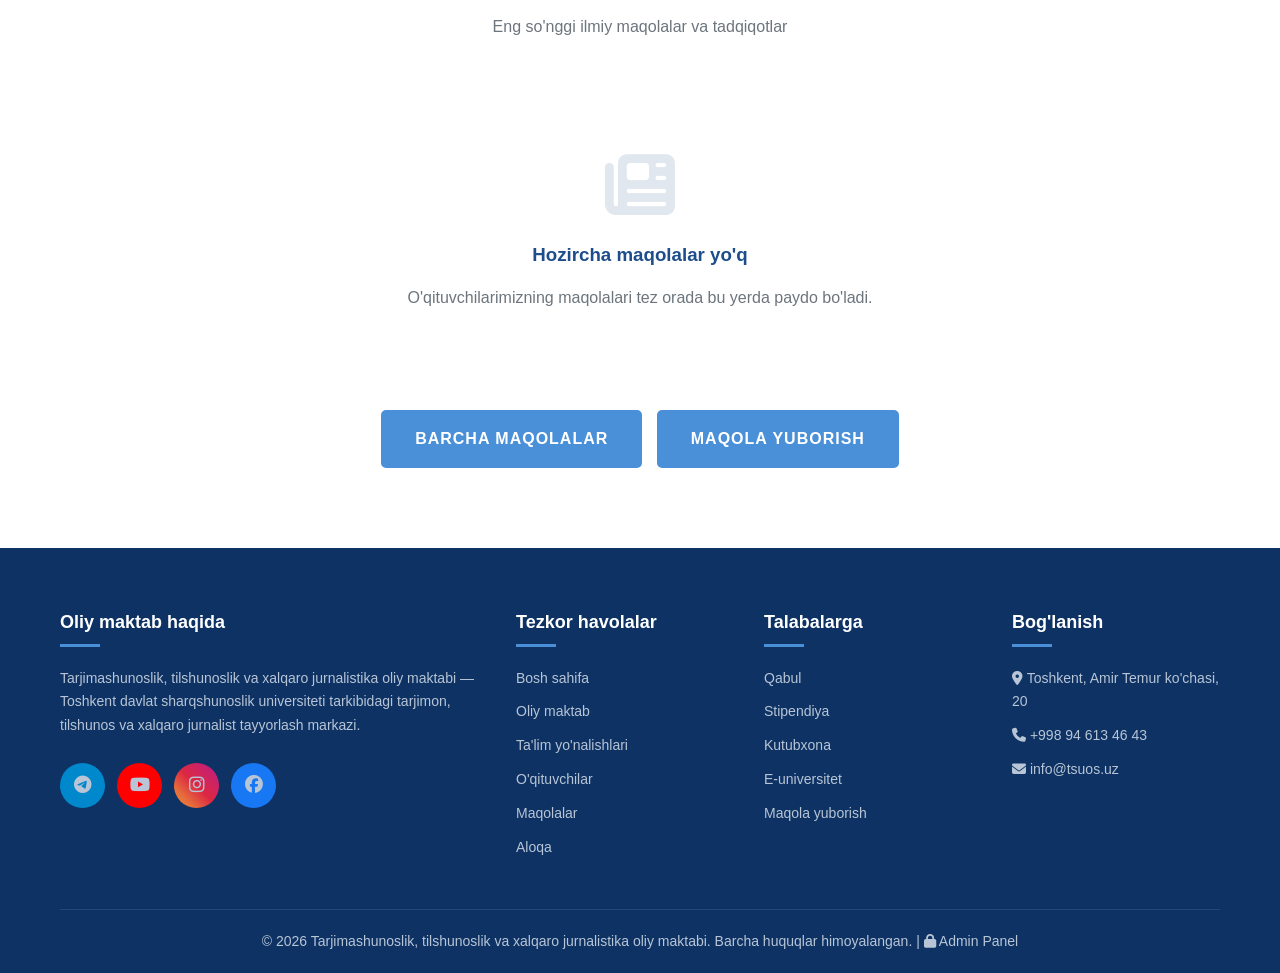
==== commit e16f3dca: "txt.png" ====
--- a/index.html
+++ b/index.html
@@ -46,6 +46,9 @@
                 <li><a href="faculties.html">TA'LIM YO'NALISHLARI</a></li>
                 <li><a href="teachers.html">O'QITUVCHILAR</a></li>
                 <li><a href="articles.html">MAQOLALAR</a></li>
+                <li><a href="news.html">YANGILIKLAR</a></li>
+                <li><a href="gallery.html">GALEREYA</a></li>
+                <li><a href="faq.html">SAVOLLAR</a></li>
                 <li><a href="contact.html">ALOQA</a></li>
             </ul>
             <div class="search-icon"><i class="fas fa-search"></i></div>
@@ -358,6 +361,7 @@
 
     <script src="js/i18n.js"></script>
     <script src="js/db.js"></script>
+    <script src="js/search.js"></script>
     <script src="js/script.js"></script>
 </body>
 </html>
--- a/css/style.css
+++ b/css/style.css
@@ -212,6 +212,10 @@
     justify-content: center;
 }
 
+.hero-slide {
+    filter: contrast(1.12) saturate(1.25);
+}
+
 .hero-slide::before {
     content: '';
     position: absolute;
@@ -219,7 +223,7 @@
     left: 0;
     width: 100%;
     height: 100%;
-    background: linear-gradient(135deg, rgba(13, 50, 99, 0.08), rgba(30, 77, 139, 0.06));
+    background: transparent;
 }
 
 .hero-content {
@@ -1115,6 +1119,172 @@
     outline-offset: 1px;
 }
 
+/* ===== SITE SEARCH MODAL ===== */
+.site-search-overlay {
+    display: none;
+    position: fixed;
+    inset: 0;
+    background: rgba(0, 0, 0, 0.6);
+    z-index: 1100;
+    padding: 70px 20px 20px;
+    align-items: flex-start;
+    justify-content: center;
+}
+.site-search-overlay.show { display: flex; }
+
+.site-search-box {
+    background: white;
+    border-radius: 14px;
+    max-width: 700px;
+    width: 100%;
+    box-shadow: 0 20px 60px rgba(0, 0, 0, 0.35);
+    overflow: hidden;
+    animation: searchIn 0.2s ease;
+}
+@keyframes searchIn {
+    from { opacity: 0; transform: translateY(-10px); }
+    to { opacity: 1; transform: translateY(0); }
+}
+
+.site-search-header {
+    display: flex;
+    align-items: center;
+    gap: 14px;
+    padding: 16px 22px;
+    border-bottom: 1px solid var(--gray);
+}
+.site-search-header > i {
+    color: var(--accent-blue);
+    font-size: 18px;
+}
+.site-search-header input {
+    flex: 1;
+    border: none;
+    outline: none;
+    font-size: 17px;
+    padding: 8px 0;
+    color: var(--text-dark);
+    font-family: inherit;
+    background: transparent;
+}
+
+.site-search-kbd, .site-search-results kbd {
+    background: var(--light-gray);
+    border: 1px solid var(--gray);
+    border-radius: 4px;
+    padding: 2px 8px;
+    font-size: 11px;
+    color: var(--dark-gray);
+    font-family: monospace;
+    font-weight: 600;
+}
+
+.site-search-results {
+    max-height: 60vh;
+    overflow-y: auto;
+}
+.search-results-count {
+    padding: 10px 22px;
+    font-size: 12px;
+    color: var(--dark-gray);
+    background: var(--light-gray);
+    text-transform: uppercase;
+    letter-spacing: 0.4px;
+    font-weight: 600;
+}
+
+.search-hint {
+    text-align: center;
+    padding: 50px 20px;
+    color: var(--dark-gray);
+}
+.search-hint i {
+    font-size: 42px;
+    color: var(--gray);
+    margin-bottom: 15px;
+    display: block;
+}
+.search-hint p {
+    margin-bottom: 6px;
+    font-size: 14px;
+}
+
+.search-result {
+    display: flex;
+    align-items: center;
+    gap: 14px;
+    padding: 14px 22px;
+    border-bottom: 1px solid var(--gray);
+    cursor: pointer;
+    transition: background 0.15s;
+    color: inherit;
+    text-decoration: none;
+}
+.search-result:hover {
+    background: var(--light-gray);
+}
+.search-result-icon {
+    width: 40px;
+    height: 40px;
+    border-radius: 50%;
+    background: var(--light-gray);
+    display: flex;
+    align-items: center;
+    justify-content: center;
+    color: var(--primary-blue);
+    flex-shrink: 0;
+    font-size: 16px;
+}
+.search-result-info {
+    flex: 1;
+    min-width: 0;
+}
+.search-result-title {
+    font-weight: 600;
+    color: var(--text-dark);
+    font-size: 15px;
+    margin-bottom: 2px;
+}
+.search-result-sub {
+    font-size: 13px;
+    color: var(--dark-gray);
+    white-space: nowrap;
+    overflow: hidden;
+    text-overflow: ellipsis;
+}
+.search-result-type {
+    background: var(--accent-blue);
+    color: white;
+    font-size: 11px;
+    padding: 3px 10px;
+    border-radius: 12px;
+    font-weight: 600;
+    text-transform: uppercase;
+    letter-spacing: 0.4px;
+    flex-shrink: 0;
+}
+
+/* ===== GLOBAL RASM TINIQLIGI ===== */
+/* Barcha mazmun rasmlariga kontrast va to'yintirish qo'llaniladi */
+.about-image img,
+.faculty-image img,
+.teacher-image img,
+.gallery-item img,
+.news-image img,
+.photo-card img,
+.article-card .teacher-photo img,
+.news-link-card .news-image img {
+    filter: contrast(1.08) saturate(1.18) brightness(1.02);
+    image-rendering: -webkit-optimize-contrast;
+}
+
+/* Logo va bayroqcha rasmlariga ta'sir qilmasin */
+.logo-section img,
+.flag,
+.author-photo img {
+    filter: none !important;
+}
+
 /* ===== ANIMATIONS ===== */
 @keyframes fadeInUp {
     from {
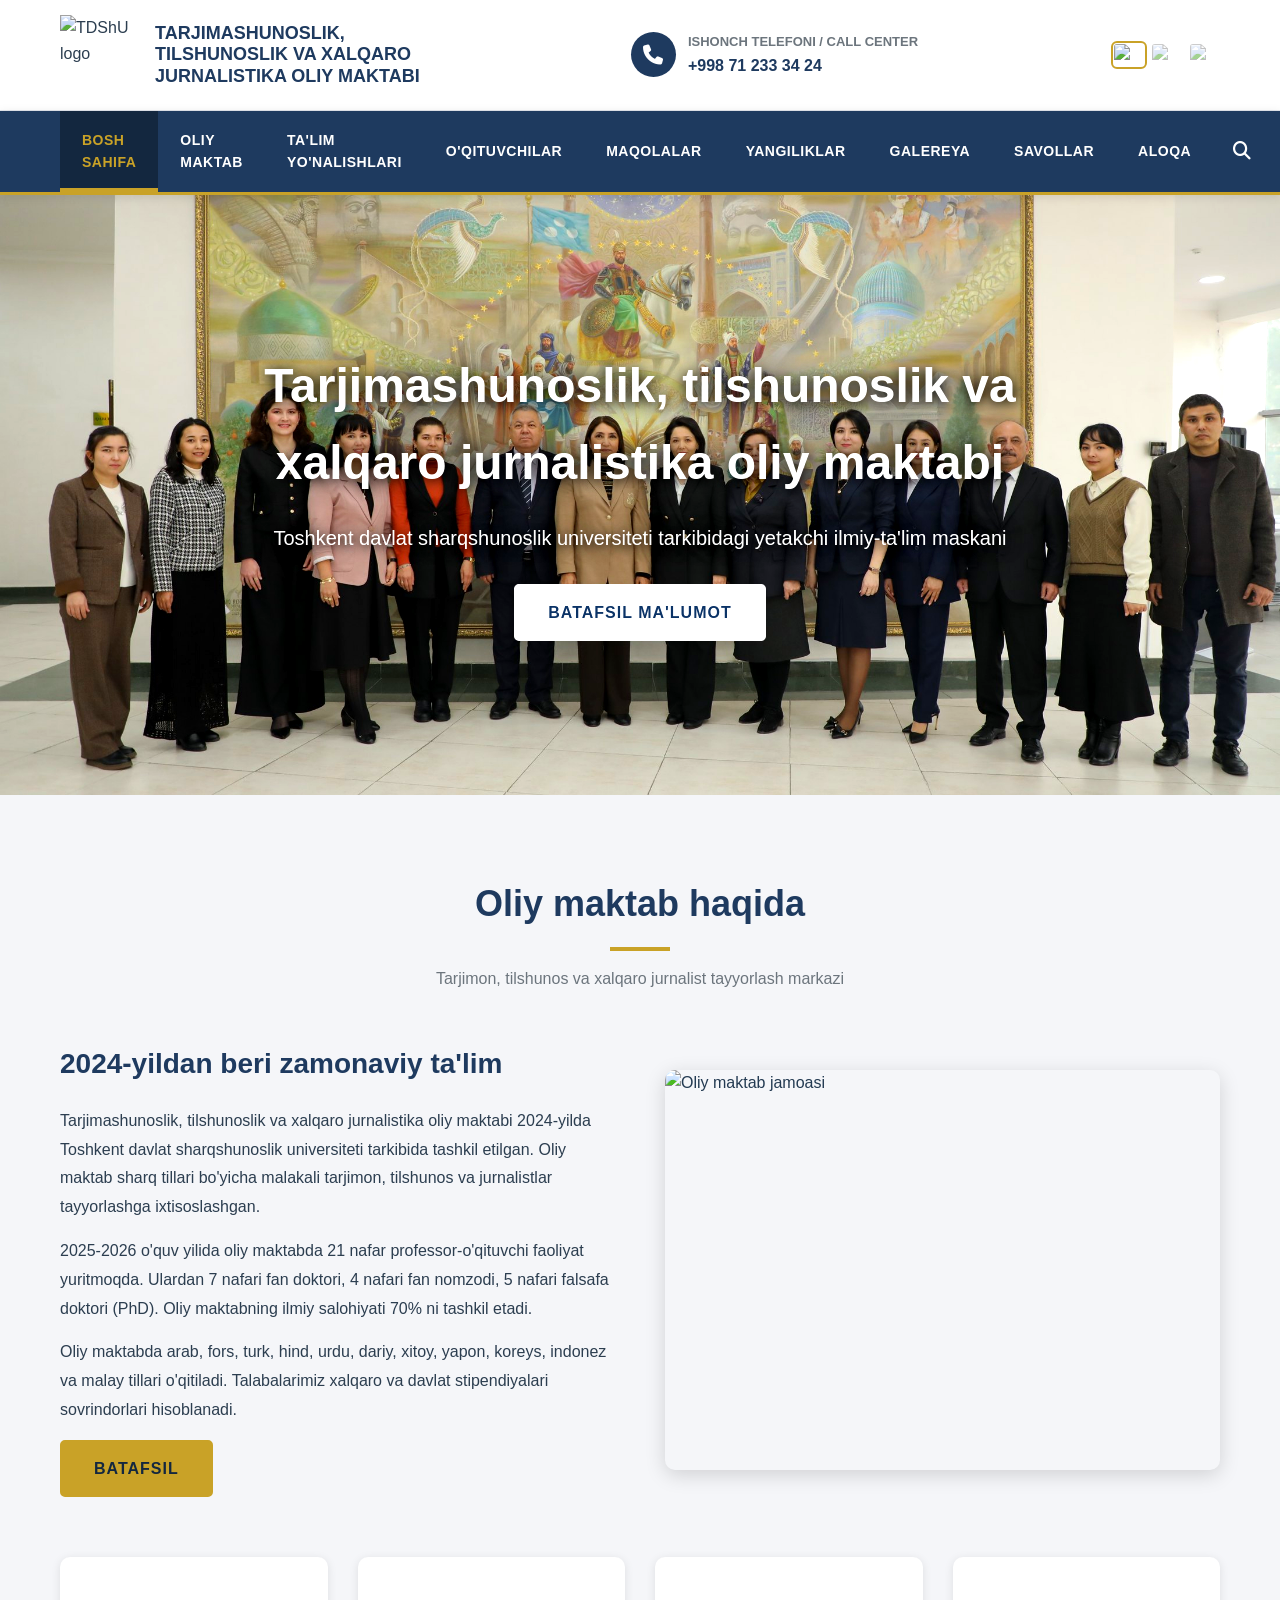
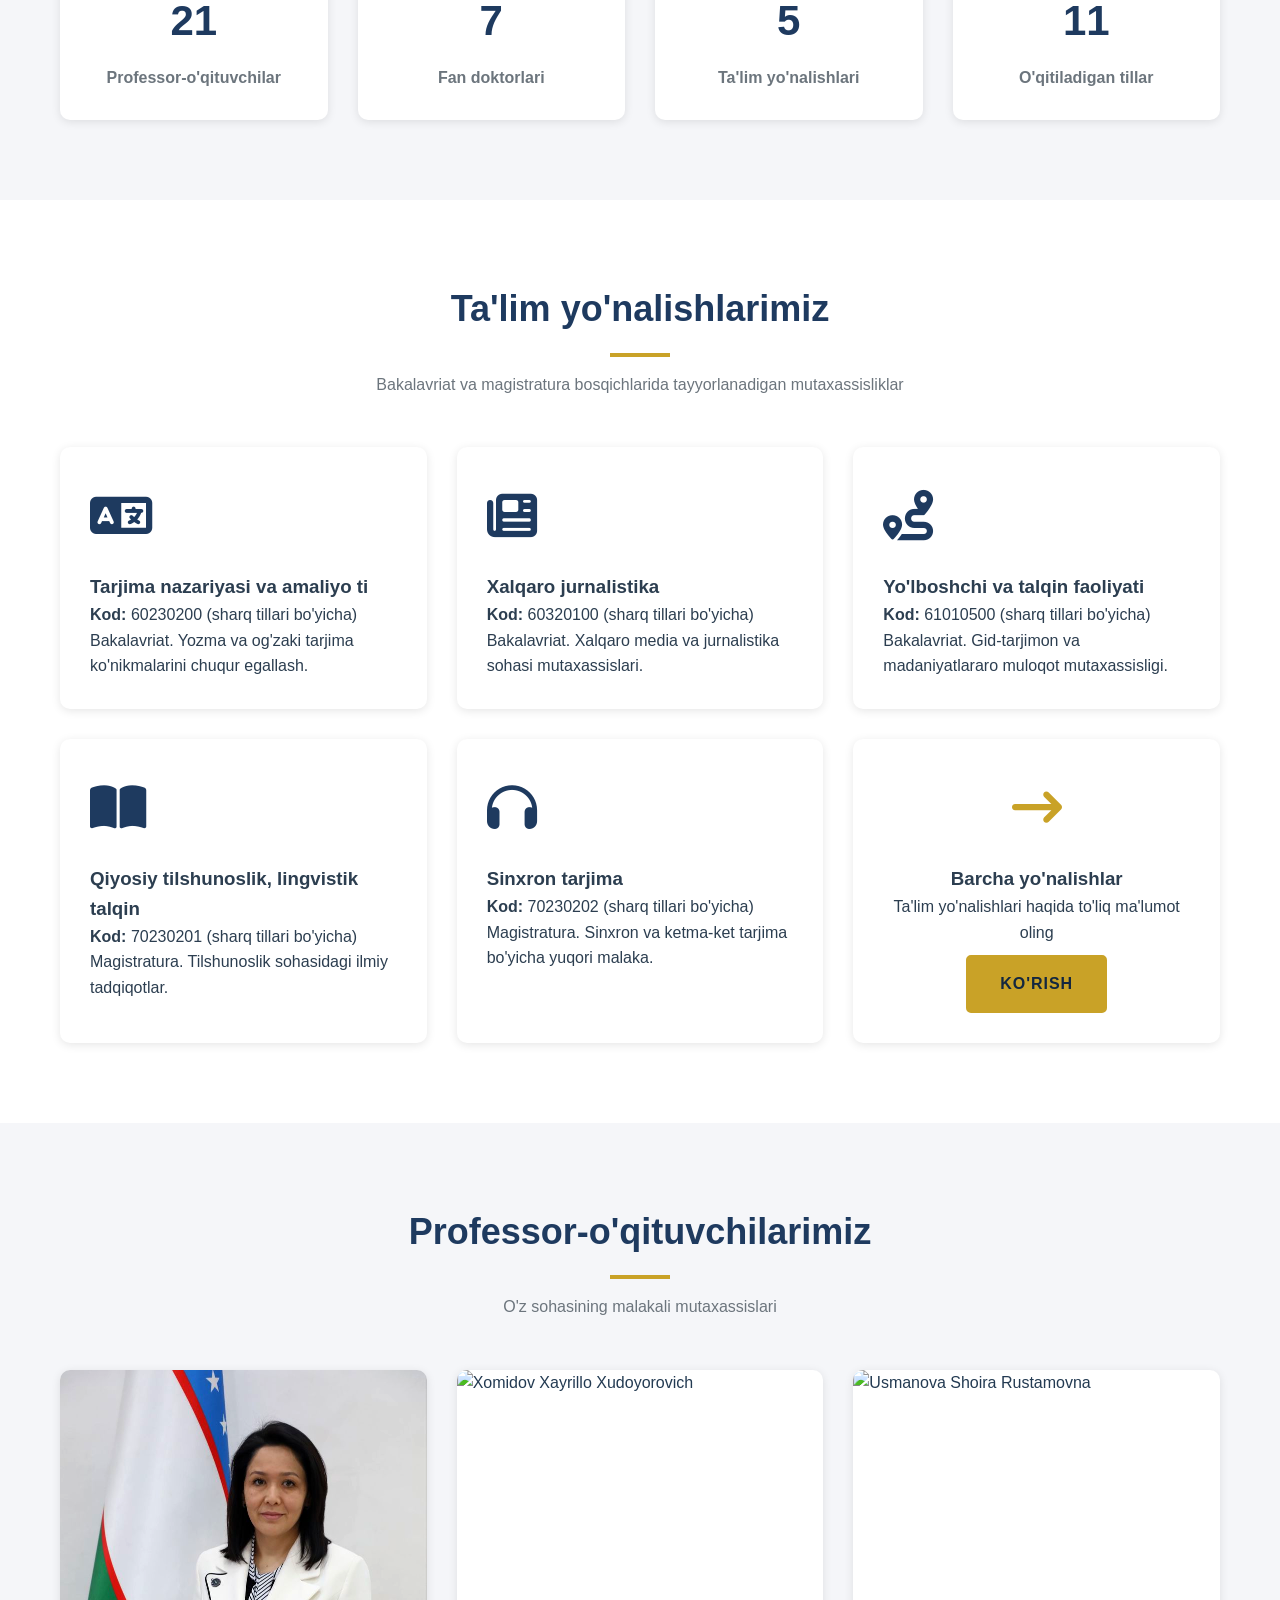
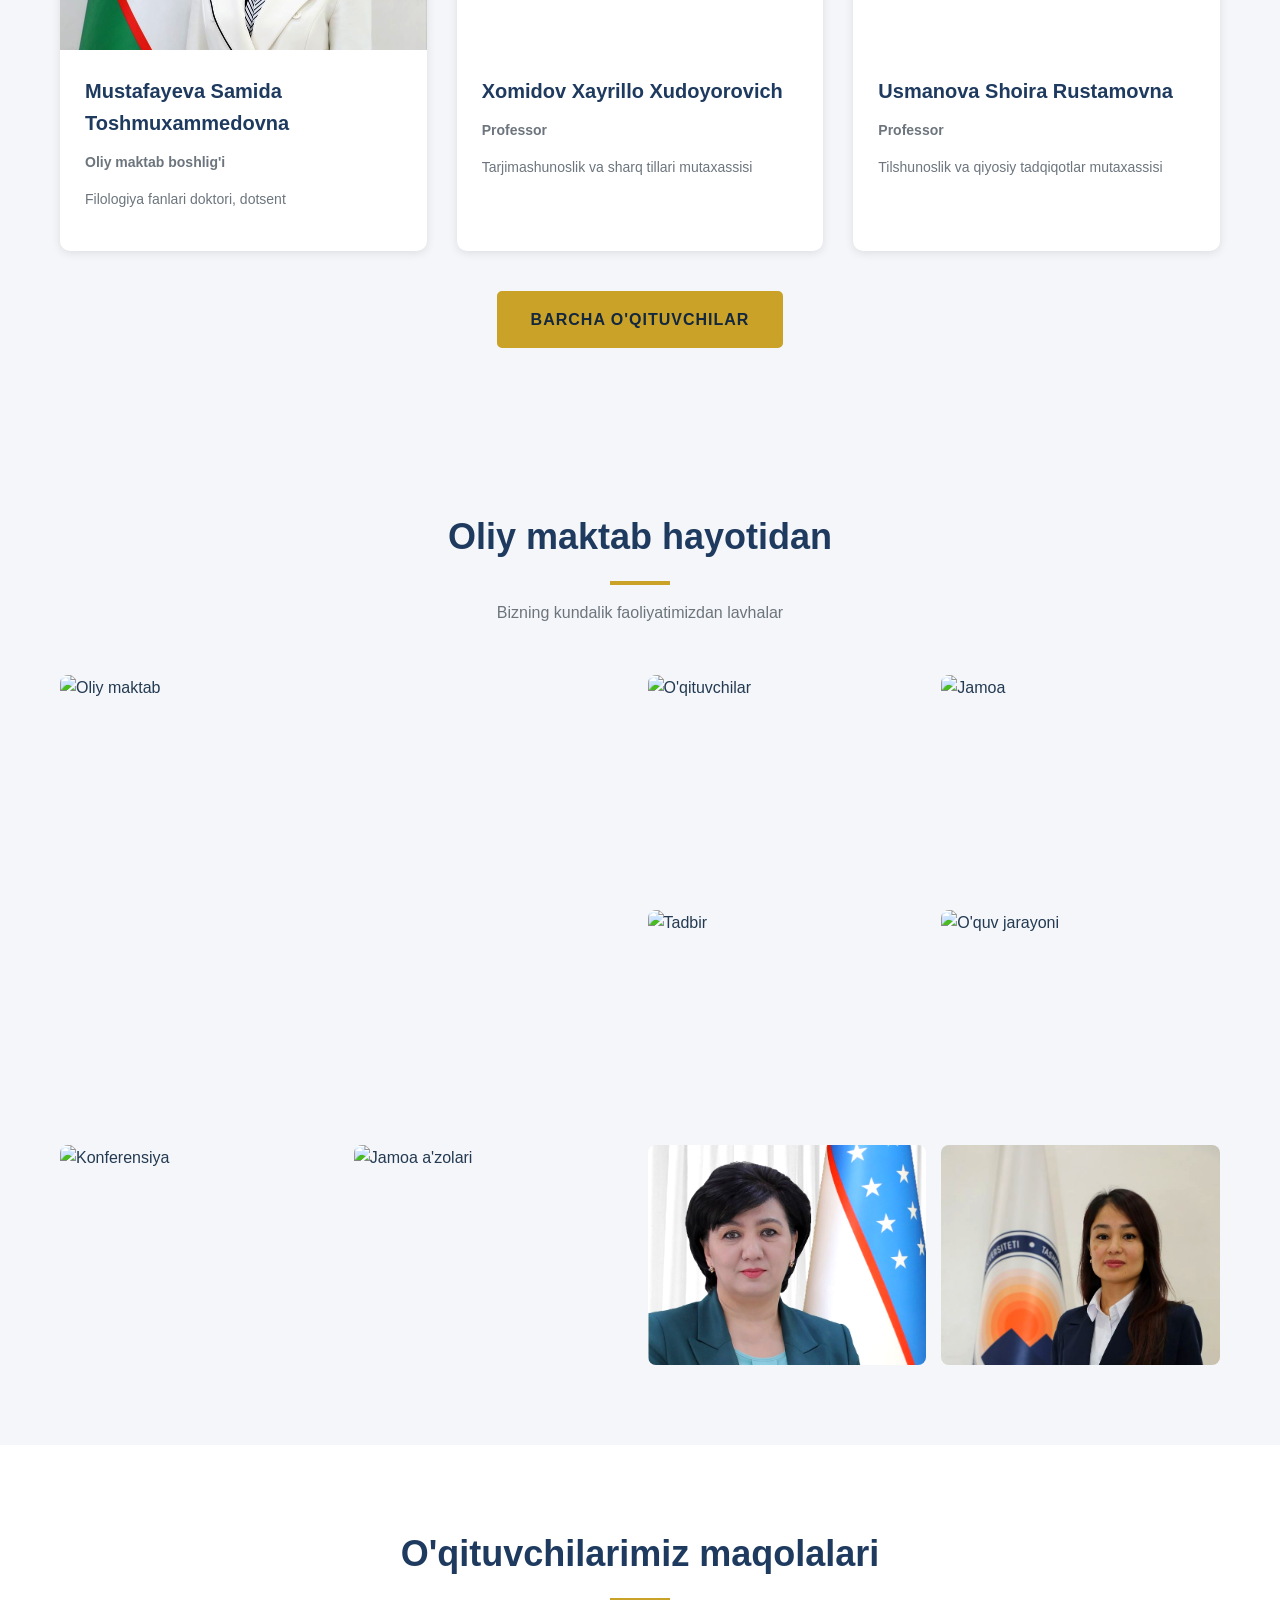
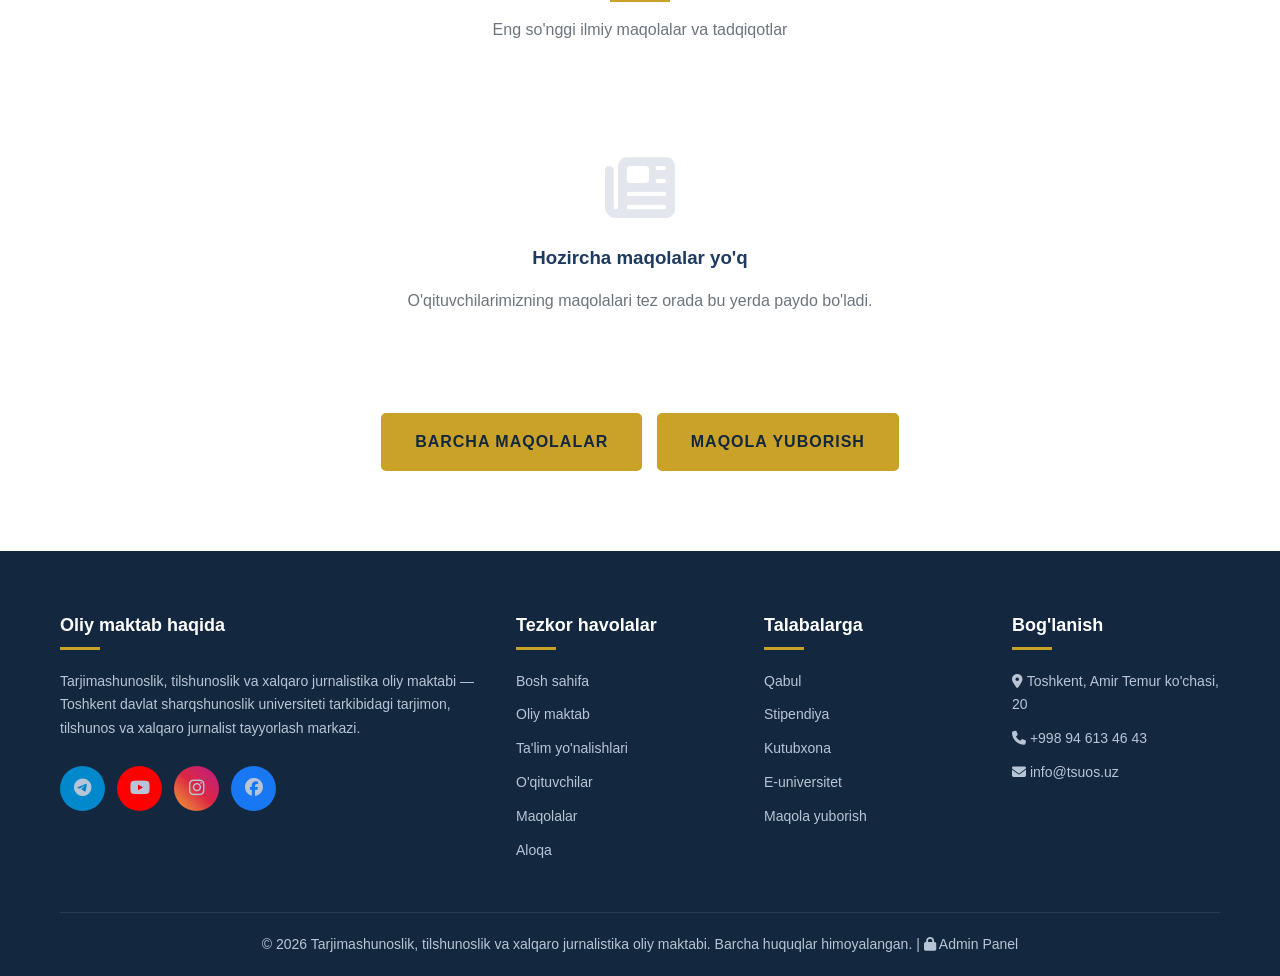
==== commit f0b52882: "txt.png" ====
--- a/index.html
+++ b/index.html
@@ -97,7 +97,7 @@
                     <a href="about.html" class="btn">Batafsil</a>
                 </div>
                 <div class="about-image">
-                    <img src="images/teachers/2Y4A9754.JPG" alt="Oliy maktab jamoasi">
+                    <img loading="lazy" src="images/teachers/2Y4A9754.JPG" alt="Oliy maktab jamoasi">
                 </div>
             </div>
 
@@ -136,7 +136,9 @@
                     <div style="font-size: 50px; color: var(--primary-blue); margin-bottom: 15px;">
                         <i class="fas fa-language"></i>
                     </div>
-                    <h3>Tarjima nazariyasi va amaliyoti</h3>
+                    <h3>Tarjima nazariyasi va amaliyo
+                        
+                        ti</h3>
                     <p><strong>Kod:</strong> 60230200 (sharq tillari bo'yicha)</p>
                     <p>Bakalavriat. Yozma va og'zaki tarjima ko'nikmalarini chuqur egallash.</p>
                 </div>
@@ -200,7 +202,7 @@
             <div class="faculties-grid">
                 <div class="faculty-card">
                     <div class="faculty-image" style="height: 280px;">
-                        <img src="images/teachers/mustafayeva.jpg" alt="Mustafayeva Samida Toshmuxammedovna" style="object-position: top center;">
+                        <img loading="lazy" src="images/teachers/mustafayeva.jpg" alt="Mustafayeva Samida Toshmuxammedovna" style="object-position: top center;">
                     </div>
                     <div class="faculty-content">
                         <h3>Mustafayeva Samida Toshmuxammedovna</h3>
@@ -211,7 +213,7 @@
 
                 <div class="faculty-card">
                     <div class="faculty-image" style="height: 280px;">
-                        <img src="images/teachers/xomidov.jpg" alt="Xomidov Xayrillo Xudoyorovich" style="object-position: top center;">
+                        <img loading="lazy" src="images/teachers/xomidov.jpg" alt="Xomidov Xayrillo Xudoyorovich" style="object-position: top center;">
                     </div>
                     <div class="faculty-content">
                         <h3>Xomidov Xayrillo Xudoyorovich</h3>
@@ -222,7 +224,7 @@
 
                 <div class="faculty-card">
                     <div class="faculty-image" style="height: 280px;">
-                        <img src="images/teachers/usmanova.jpg" alt="Usmanova Shoira Rustamovna" style="object-position: top center;">
+                        <img loading="lazy" src="images/teachers/usmanova.jpg" alt="Usmanova Shoira Rustamovna" style="object-position: top center;">
                     </div>
                     <div class="faculty-content">
                         <h3>Usmanova Shoira Rustamovna</h3>
@@ -248,31 +250,31 @@
 
             <div class="gallery-grid">
                 <div class="gallery-item large">
-                    <img src="images/teachers/2Y4A9755.JPG" alt="Oliy maktab">
-                </div>
-                <div class="gallery-item">
-                    <img src="images/teachers/2Y4A2080.JPG" alt="O'qituvchilar" style="object-position: top center;">
-                </div>
-                <div class="gallery-item">
-                    <img src="images/teachers/2Y4A2094.JPG" alt="Jamoa" style="object-position: top center;">
-                </div>
-                <div class="gallery-item">
-                    <img src="images/teachers/2Y4A2096.JPG" alt="Tadbir" style="object-position: top center;">
-                </div>
-                <div class="gallery-item">
-                    <img src="images/teachers/2Y4A2118.JPG" alt="O'quv jarayoni" style="object-position: top center;">
-                </div>
-                <div class="gallery-item">
-                    <img src="images/teachers/2Y4A9762.JPG" alt="Konferensiya" style="object-position: top center;">
-                </div>
-                <div class="gallery-item">
-                    <img src="images/teachers/2Y4A9763.JPG" alt="Jamoa a'zolari" style="object-position: top center;">
-                </div>
-                <div class="gallery-item">
-                    <img src="images/teachers/photo_2026-05-14_12-44-00.jpg" alt="Oliy maktab faoliyatidan" style="object-position: top center;">
-                </div>
-                <div class="gallery-item">
-                    <img src="images/teachers/photo_2026-05-14_12-44-20.jpg" alt="Oliy maktab faoliyatidan" style="object-position: top center;">
+                    <img loading="lazy" src="images/teachers/2Y4A9755.JPG" alt="Oliy maktab">
+                </div>
+                <div class="gallery-item">
+                    <img loading="lazy" src="images/teachers/2Y4A2080.JPG" alt="O'qituvchilar" style="object-position: top center;">
+                </div>
+                <div class="gallery-item">
+                    <img loading="lazy" src="images/teachers/2Y4A2094.JPG" alt="Jamoa" style="object-position: top center;">
+                </div>
+                <div class="gallery-item">
+                    <img loading="lazy" src="images/teachers/2Y4A2096.JPG" alt="Tadbir" style="object-position: top center;">
+                </div>
+                <div class="gallery-item">
+                    <img loading="lazy" src="images/teachers/2Y4A2118.JPG" alt="O'quv jarayoni" style="object-position: top center;">
+                </div>
+                <div class="gallery-item">
+                    <img loading="lazy" src="images/teachers/2Y4A9762.JPG" alt="Konferensiya" style="object-position: top center;">
+                </div>
+                <div class="gallery-item">
+                    <img loading="lazy" src="images/teachers/2Y4A9763.JPG" alt="Jamoa a'zolari" style="object-position: top center;">
+                </div>
+                <div class="gallery-item">
+                    <img loading="lazy" src="images/teachers/photo_2026-05-14_12-44-00.jpg" alt="Oliy maktab faoliyatidan" style="object-position: top center;">
+                </div>
+                <div class="gallery-item">
+                    <img loading="lazy" src="images/teachers/photo_2026-05-14_12-44-20.jpg" alt="Oliy maktab faoliyatidan" style="object-position: top center;">
                 </div>
             </div>
         </div>
--- a/css/style.css
+++ b/css/style.css
@@ -10,13 +10,14 @@
 }
 
 :root {
-    --primary-blue: #1e4d8b;
-    --dark-blue: #0d3263;
-    --light-blue: #2d6cb8;
-    --accent-blue: #4a90d9;
+    --primary-blue: #1e3a5f;   /* to'q navy */
+    --dark-blue: #13273f;      /* eng to'q navy */
+    --light-blue: #2f5680;     /* ochiqroq navy */
+    --accent-blue: #c9a227;    /* oltin (urg'u) */
+    --accent-dark: #a07d18;    /* to'q oltin (hover) */
     --white: #ffffff;
-    --light-gray: #f5f7fa;
-    --gray: #e1e7ef;
+    --light-gray: #f5f6f9;
+    --gray: #e3e6ec;
     --dark-gray: #6c757d;
     --text-dark: #2c3e50;
     --text-light: #ffffff;
@@ -148,6 +149,7 @@
 .main-nav {
     background-color: var(--primary-blue);
     box-shadow: var(--shadow);
+    border-bottom: 3px solid var(--accent-blue);
     position: sticky;
     top: 0;
     z-index: 100;
@@ -182,6 +184,11 @@
 .nav-menu a:hover,
 .nav-menu a.active {
     background-color: var(--dark-blue);
+    box-shadow: inset 0 -4px 0 0 var(--accent-blue);
+}
+
+.nav-menu a.active {
+    color: var(--accent-blue);
 }
 
 .search-icon {
@@ -253,9 +260,9 @@
     display: inline-block;
     padding: 14px 32px;
     background-color: var(--accent-blue);
-    color: white;
+    color: var(--dark-blue);
     border-radius: 5px;
-    font-weight: 600;
+    font-weight: 700;
     text-transform: uppercase;
     letter-spacing: 1px;
     transition: all 0.3s;
@@ -264,8 +271,9 @@
 }
 
 .btn:hover {
-    background-color: transparent;
-    border-color: white;
+    background-color: var(--primary-blue);
+    border-color: var(--primary-blue);
+    color: white;
 }
 
 .btn-white {
@@ -1083,7 +1091,7 @@
     display: inline-flex;
     align-items: center;
     gap: 10px;
-    background: var(--accent-blue);
+    background: var(--primary-blue);
     color: white !important;
     padding: 14px 22px;
     border-radius: 8px;
@@ -1254,7 +1262,7 @@
 }
 .search-result-type {
     background: var(--accent-blue);
-    color: white;
+    color: var(--dark-blue);
     font-size: 11px;
     padding: 3px 10px;
     border-radius: 12px;
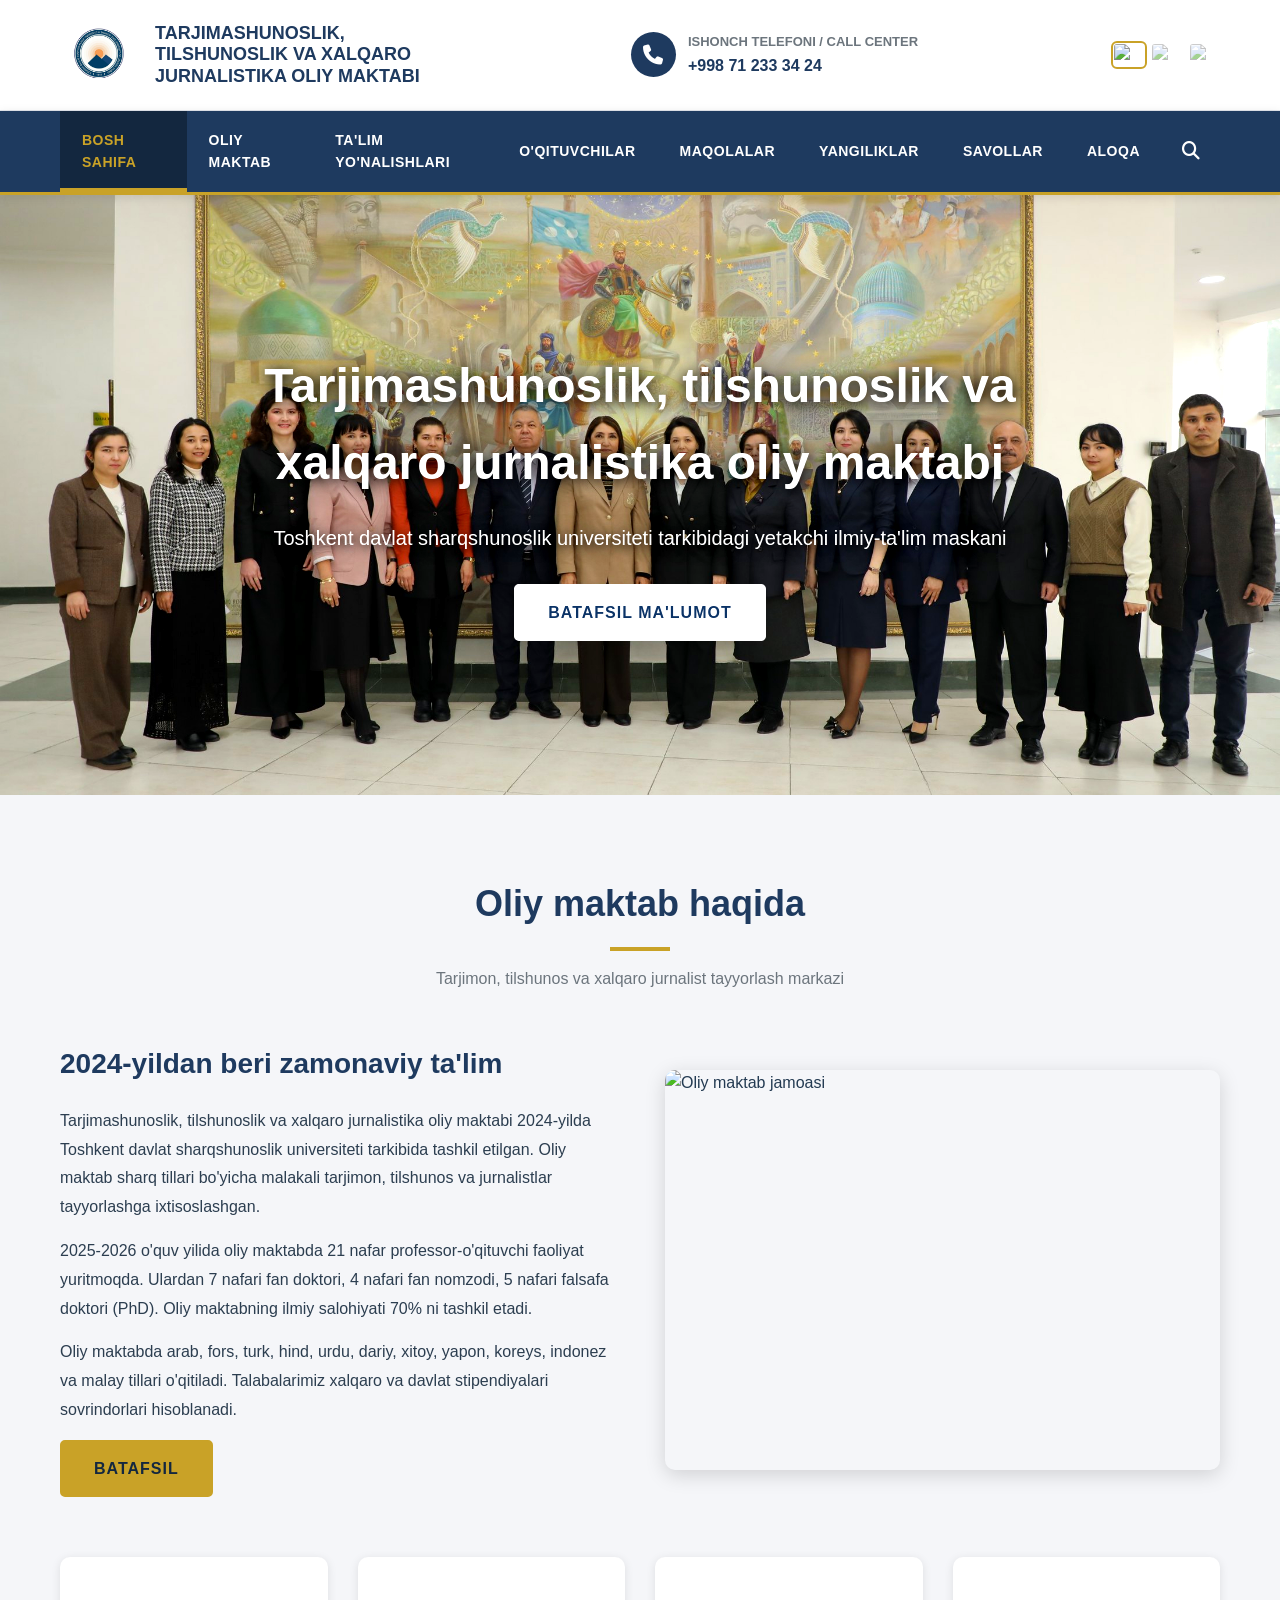
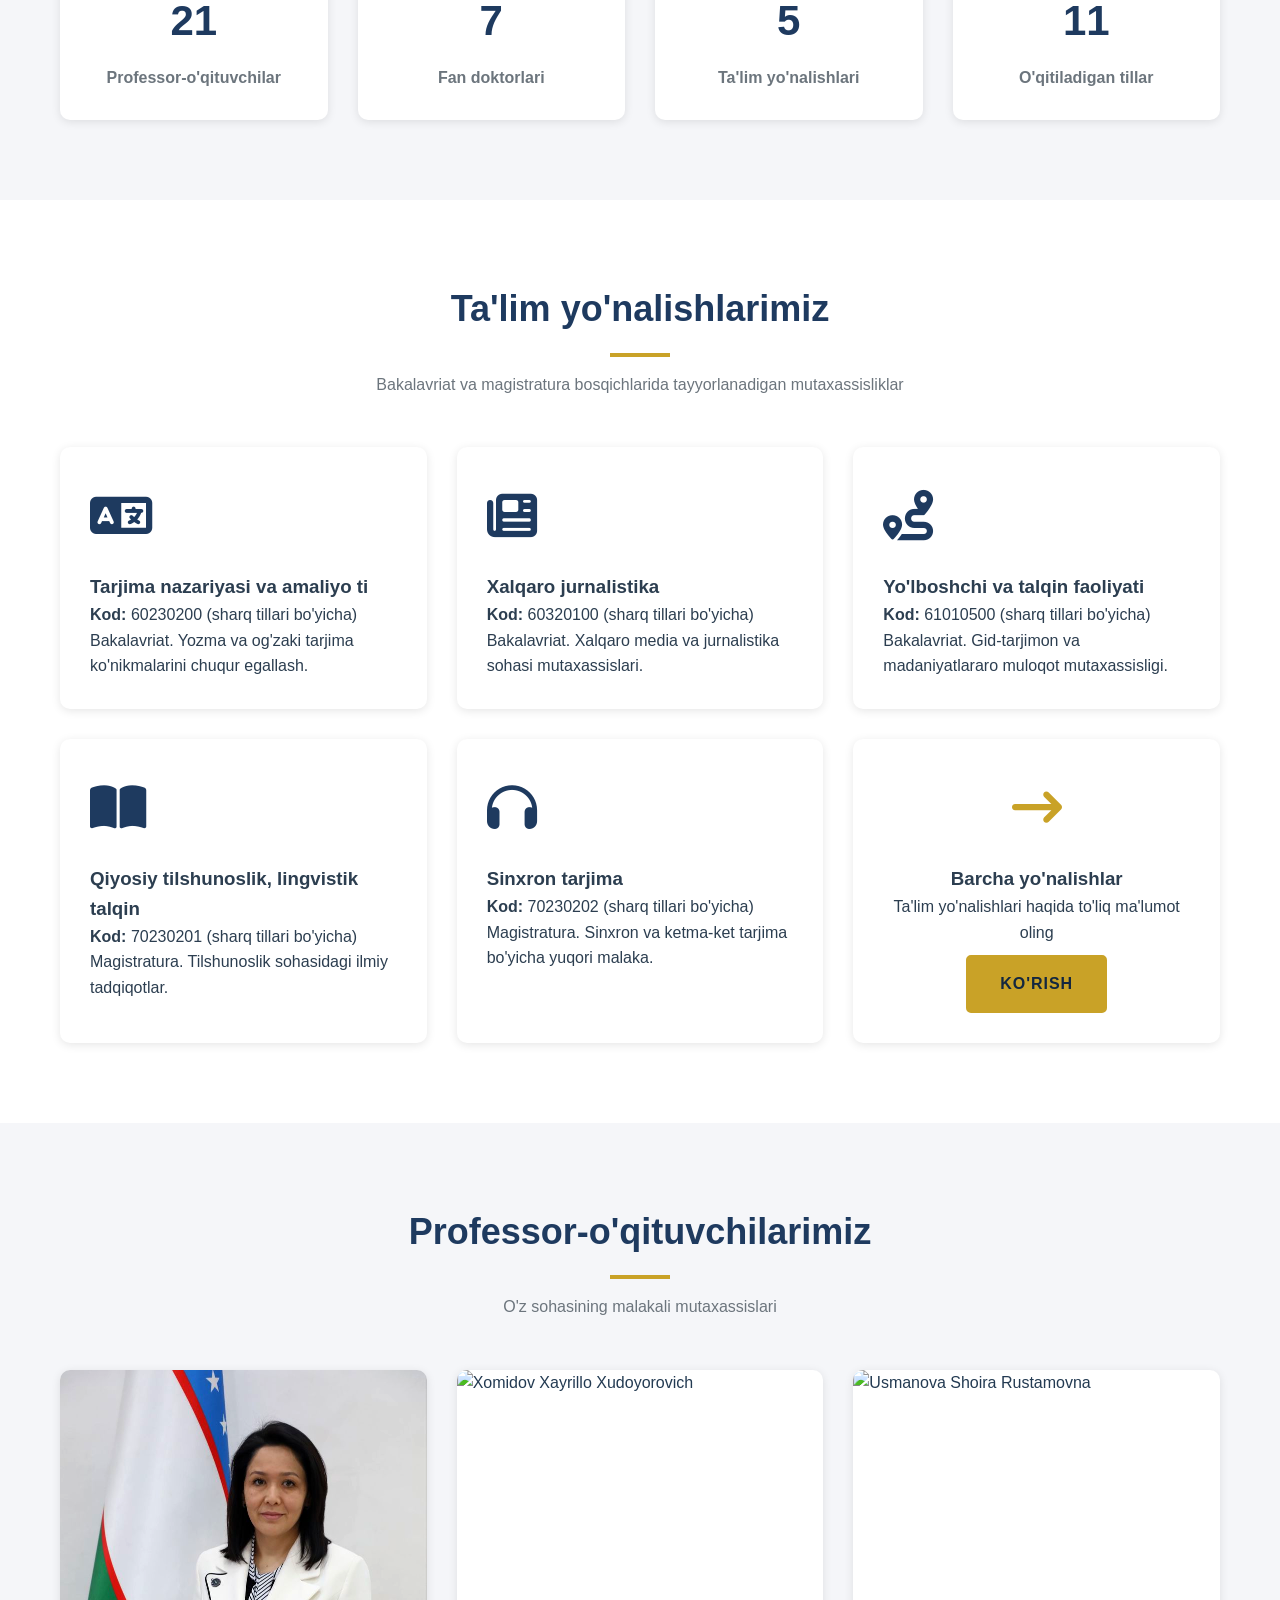
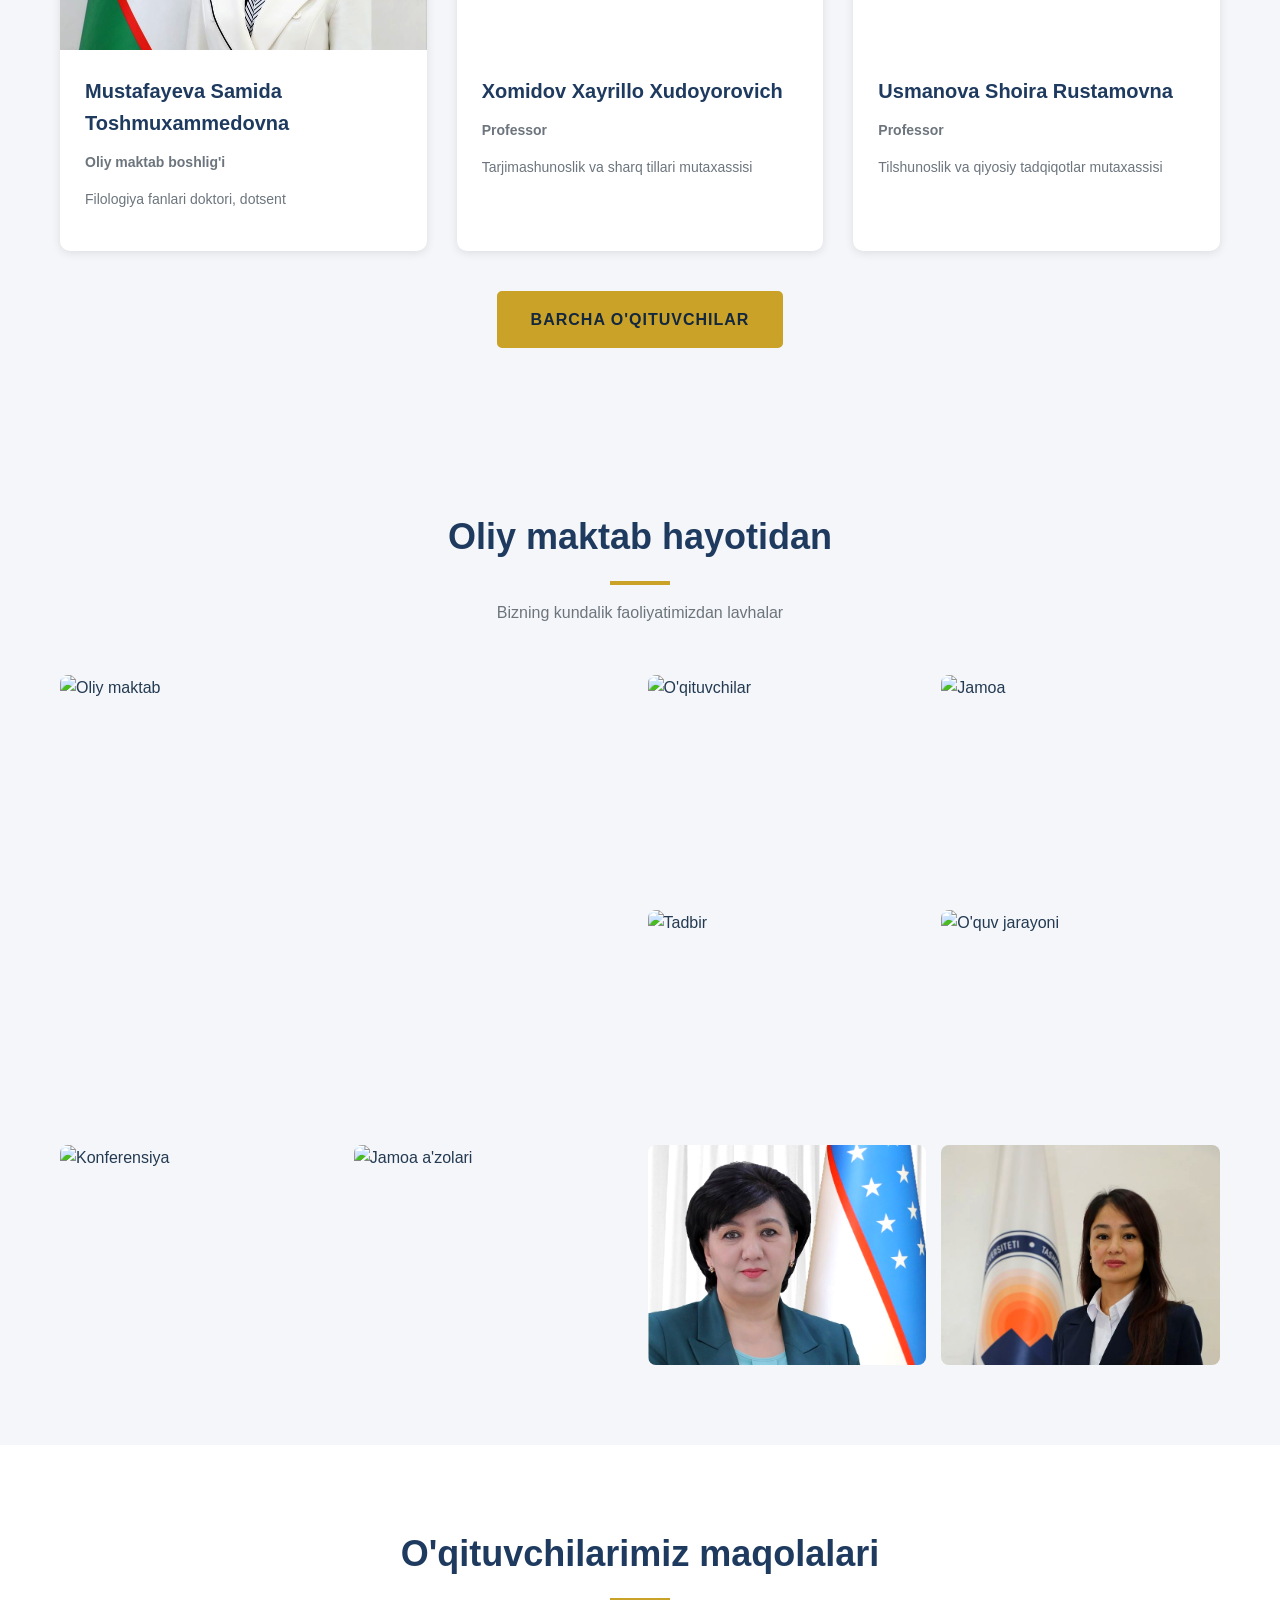
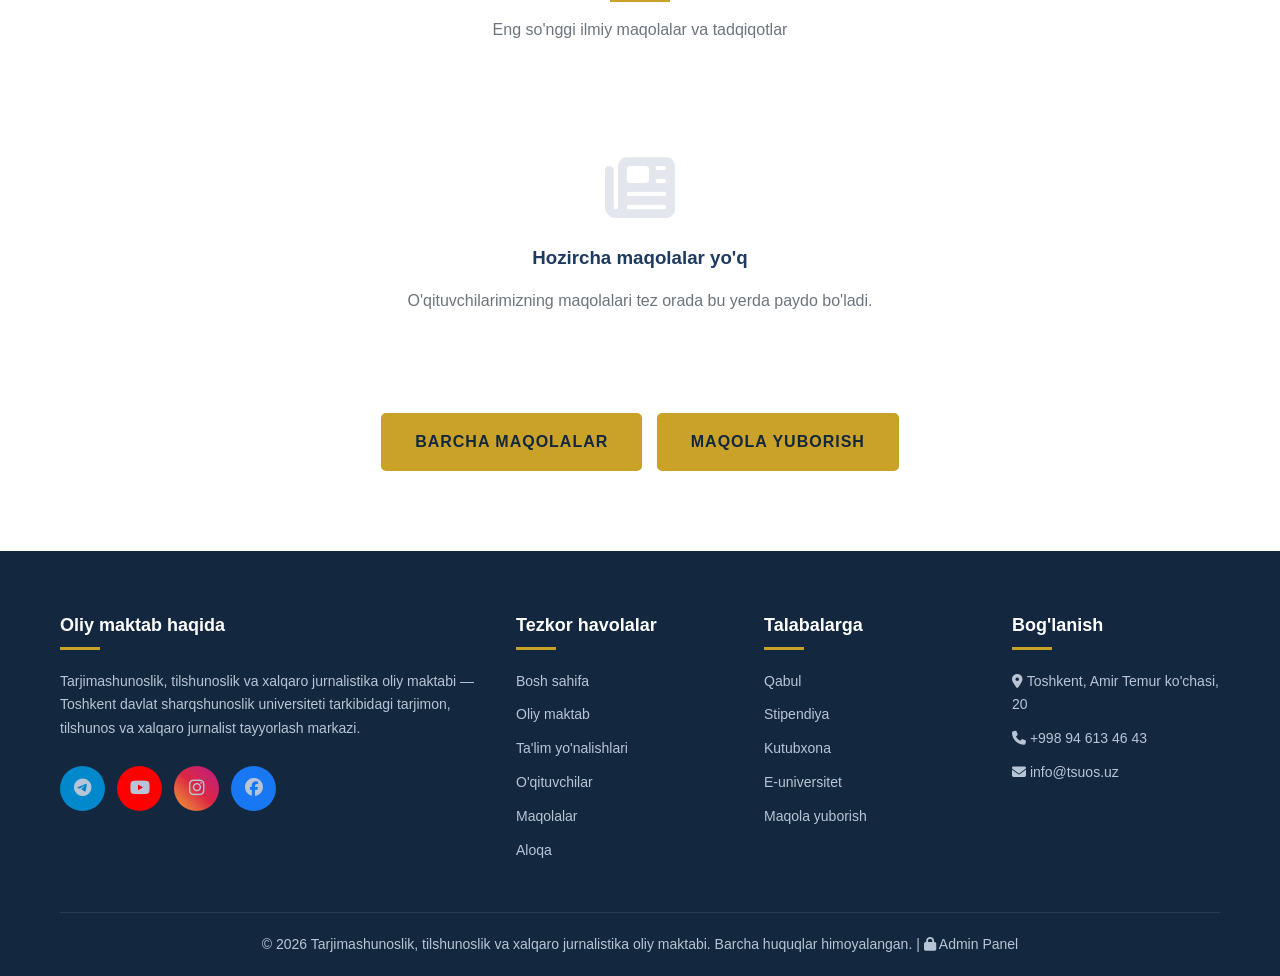
==== commit 648b8725: "txt.png" ====
--- a/index.html
+++ b/index.html
@@ -4,6 +4,13 @@
     <meta charset="UTF-8">
     <meta name="viewport" content="width=device-width, initial-scale=1.0">
     <title>Tarjimashunoslik, tilshunoslik va xalqaro jurnalistika oliy maktabi - TDShU</title>
+    <meta name="description" content="Toshkent davlat sharqshunoslik universiteti tarkibidagi Tarjimashunoslik, tilshunoslik va xalqaro jurnalistika oliy maktabi rasmiy sayti.">
+    <link rel="icon" type="image/png" href="images/logo.png">
+    <meta property="og:type" content="website">
+    <meta property="og:title" content="Tarjimashunoslik, tilshunoslik va xalqaro jurnalistika oliy maktabi - TDShU">
+    <meta property="og:description" content="Toshkent davlat sharqshunoslik universiteti tarkibidagi Tarjimashunoslik, tilshunoslik va xalqaro jurnalistika oliy maktabi rasmiy sayti.">
+    <meta property="og:image" content="https://tsuos.uz/wp-content/uploads/2025/04/TDSHU-Recovered-5p.png">
+    <meta name="twitter:card" content="summary_large_image">
     <link rel="stylesheet" href="css/style.css">
     <link rel="stylesheet" href="https://cdnjs.cloudflare.com/ajax/libs/font-awesome/6.4.0/css/all.min.css">
 </head>
@@ -13,7 +20,7 @@
     <div class="top-bar">
         <div class="container top-bar-content">
             <div class="logo-section">
-                <img src="https://tsuos.uz/wp-content/uploads/2025/04/TDSHU-Recovered-5p.png" alt="TDShU logo" style="width: 80px; height: 80px; object-fit: contain;">
+                <img src="images/logo.png" alt="TDShU logo" style="width: 80px; height: 80px; object-fit: contain;">
                 <div class="logo-text">
                     Tarjimashunoslik, tilshunoslik va xalqaro jurnalistika oliy maktabi
                 </div>
@@ -47,7 +54,6 @@
                 <li><a href="teachers.html">O'QITUVCHILAR</a></li>
                 <li><a href="articles.html">MAQOLALAR</a></li>
                 <li><a href="news.html">YANGILIKLAR</a></li>
-                <li><a href="gallery.html">GALEREYA</a></li>
                 <li><a href="faq.html">SAVOLLAR</a></li>
                 <li><a href="contact.html">ALOQA</a></li>
             </ul>
@@ -319,8 +325,8 @@
                     <div class="social-links">
                         <a href="https://t.me/tsuos" class="social-link telegram" target="_blank"><i class="fab fa-telegram"></i></a>
                         <a href="https://www.youtube.com/@tsuosuz" class="social-link youtube" target="_blank"><i class="fab fa-youtube"></i></a>
-                        <a href="#" class="social-link instagram" target="_blank"><i class="fab fa-instagram"></i></a>
-                        <a href="#" class="social-link facebook" target="_blank"><i class="fab fa-facebook"></i></a>
+                        <a href="https://instagram.com/tsuos_uz" class="social-link instagram" target="_blank" title="Instagram"><i class="fab fa-instagram"></i></a>
+                        <a href="https://facebook.com/tsuos" class="social-link facebook" target="_blank" title="Facebook"><i class="fab fa-facebook"></i></a>
                     </div>
                 </div>
 
@@ -339,10 +345,10 @@
                 <div class="footer-section">
                     <h4>Talabalarga</h4>
                     <ul>
-                        <li><a href="#">Qabul</a></li>
-                        <li><a href="#">Stipendiya</a></li>
-                        <li><a href="#">Kutubxona</a></li>
-                        <li><a href="#">E-universitet</a></li>
+                        <li><a href="https://tsuos.uz" target="_blank" rel="noopener">Qabul</a></li>
+                        <li><a href="https://tsuos.uz" target="_blank" rel="noopener">Stipendiya</a></li>
+                        <li><a href="https://tsuos.uz" target="_blank" rel="noopener">Kutubxona</a></li>
+                        <li><a href="https://tsuos.uz" target="_blank" rel="noopener">E-universitet</a></li>
                         <li><a href="submit-article.html">Maqola yuborish</a></li>
                     </ul>
                 </div>
@@ -361,8 +367,8 @@
         </div>
     </footer>
 
+    <script src="js/config.js"></script>
     <script src="js/i18n.js"></script>
-    <script src="js/db.js"></script>
     <script src="js/search.js"></script>
     <script src="js/script.js"></script>
 </body>
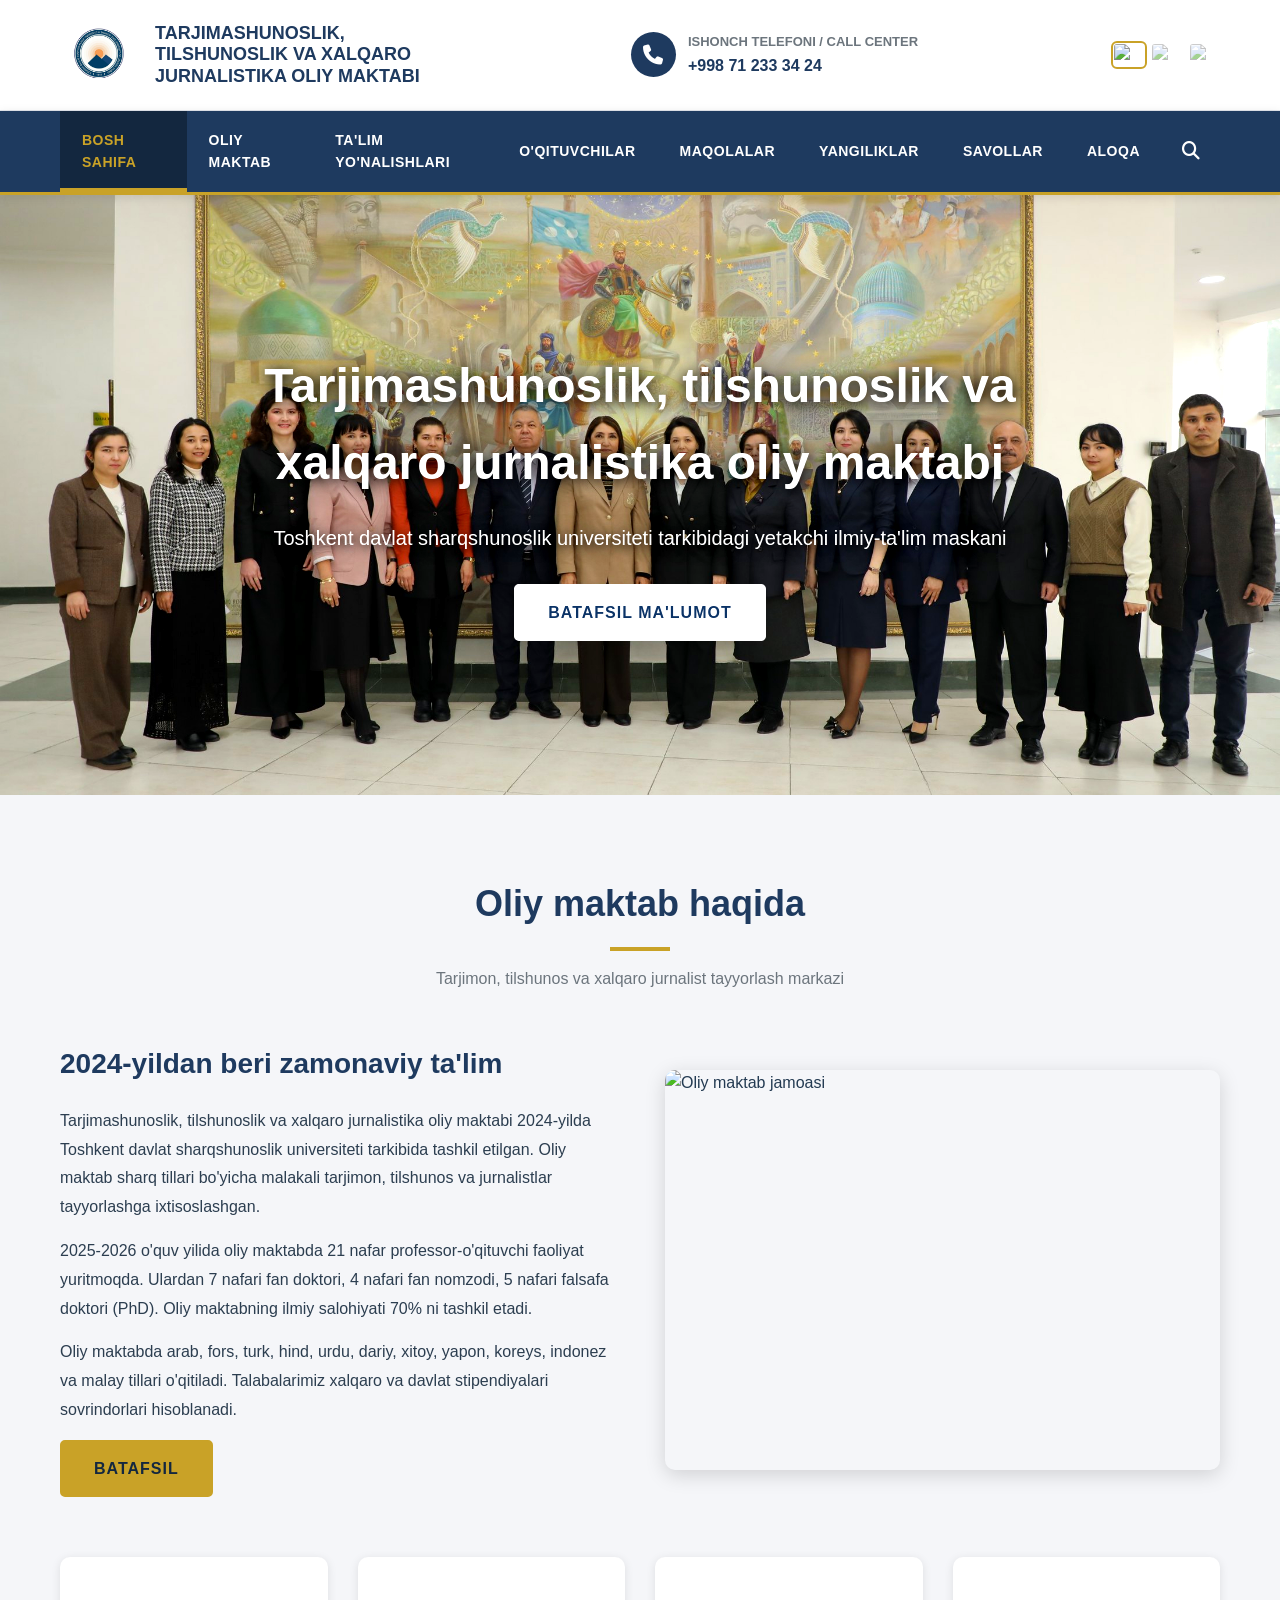
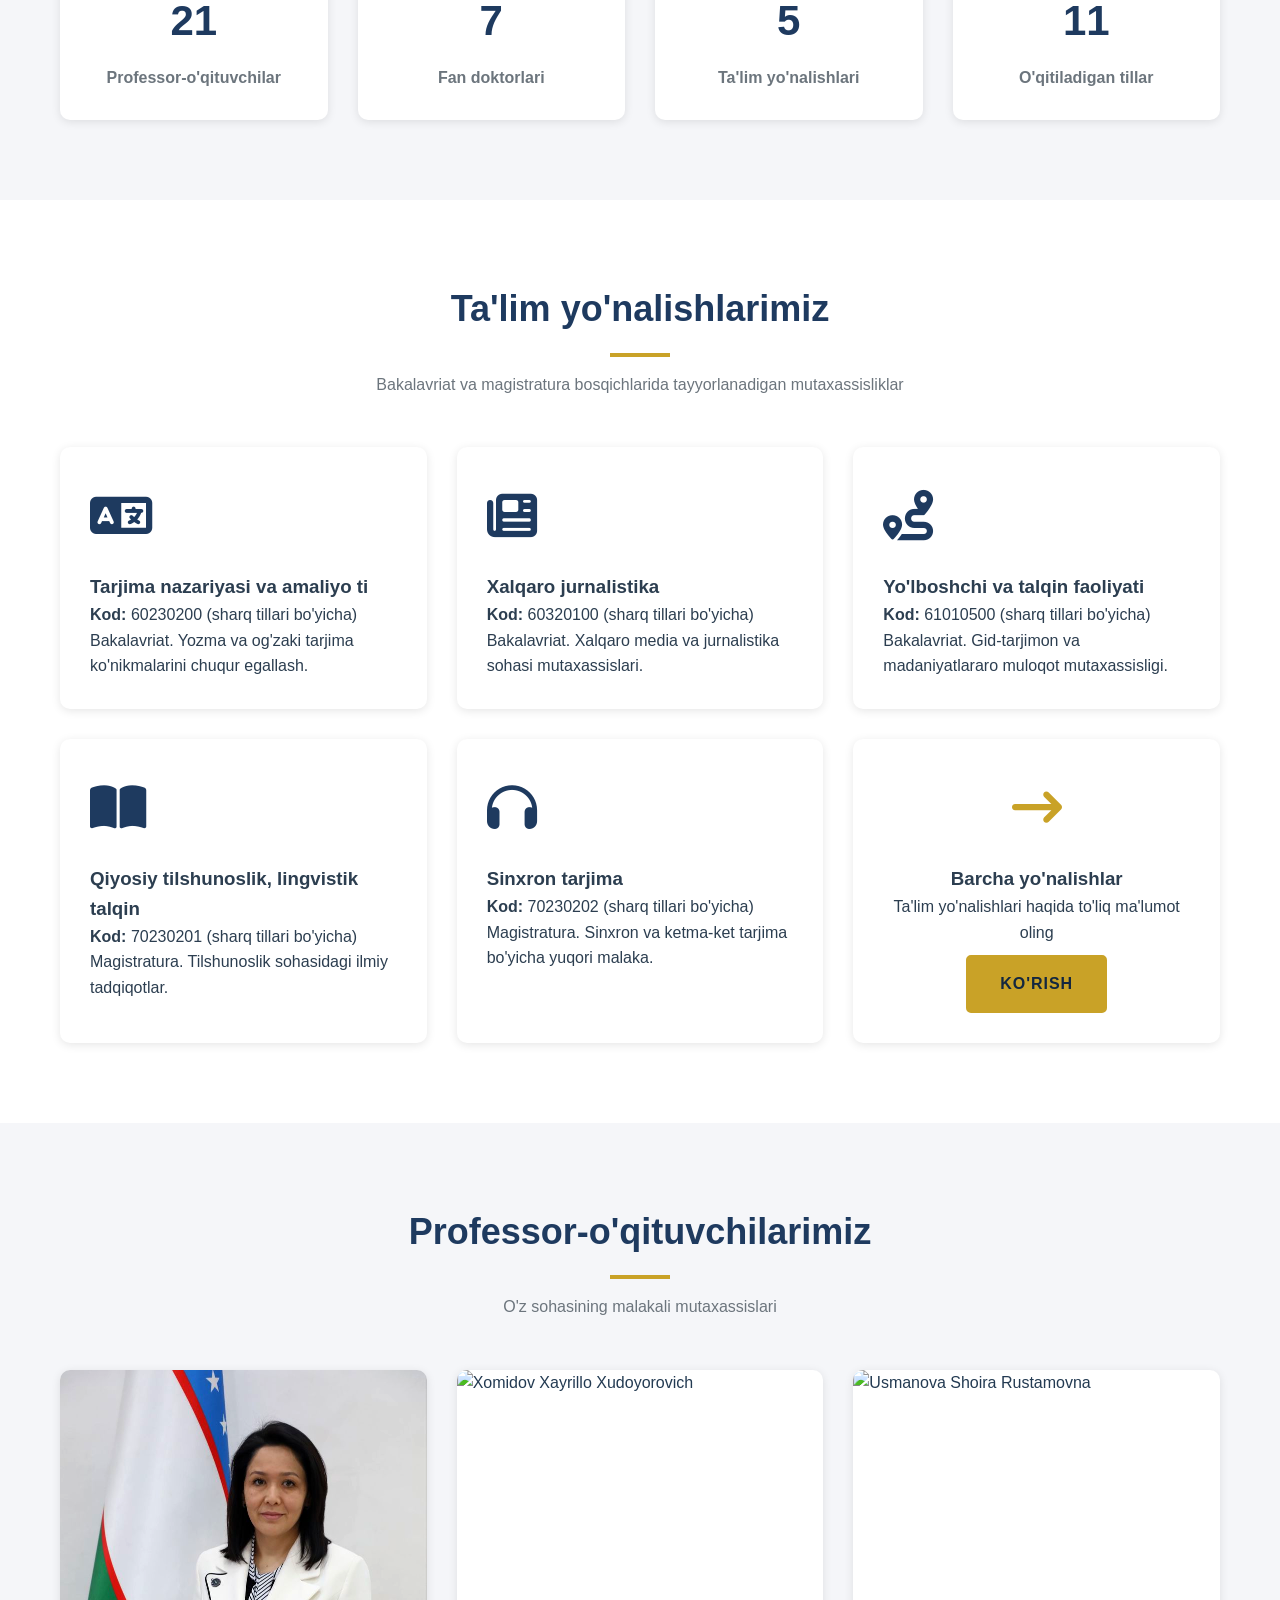
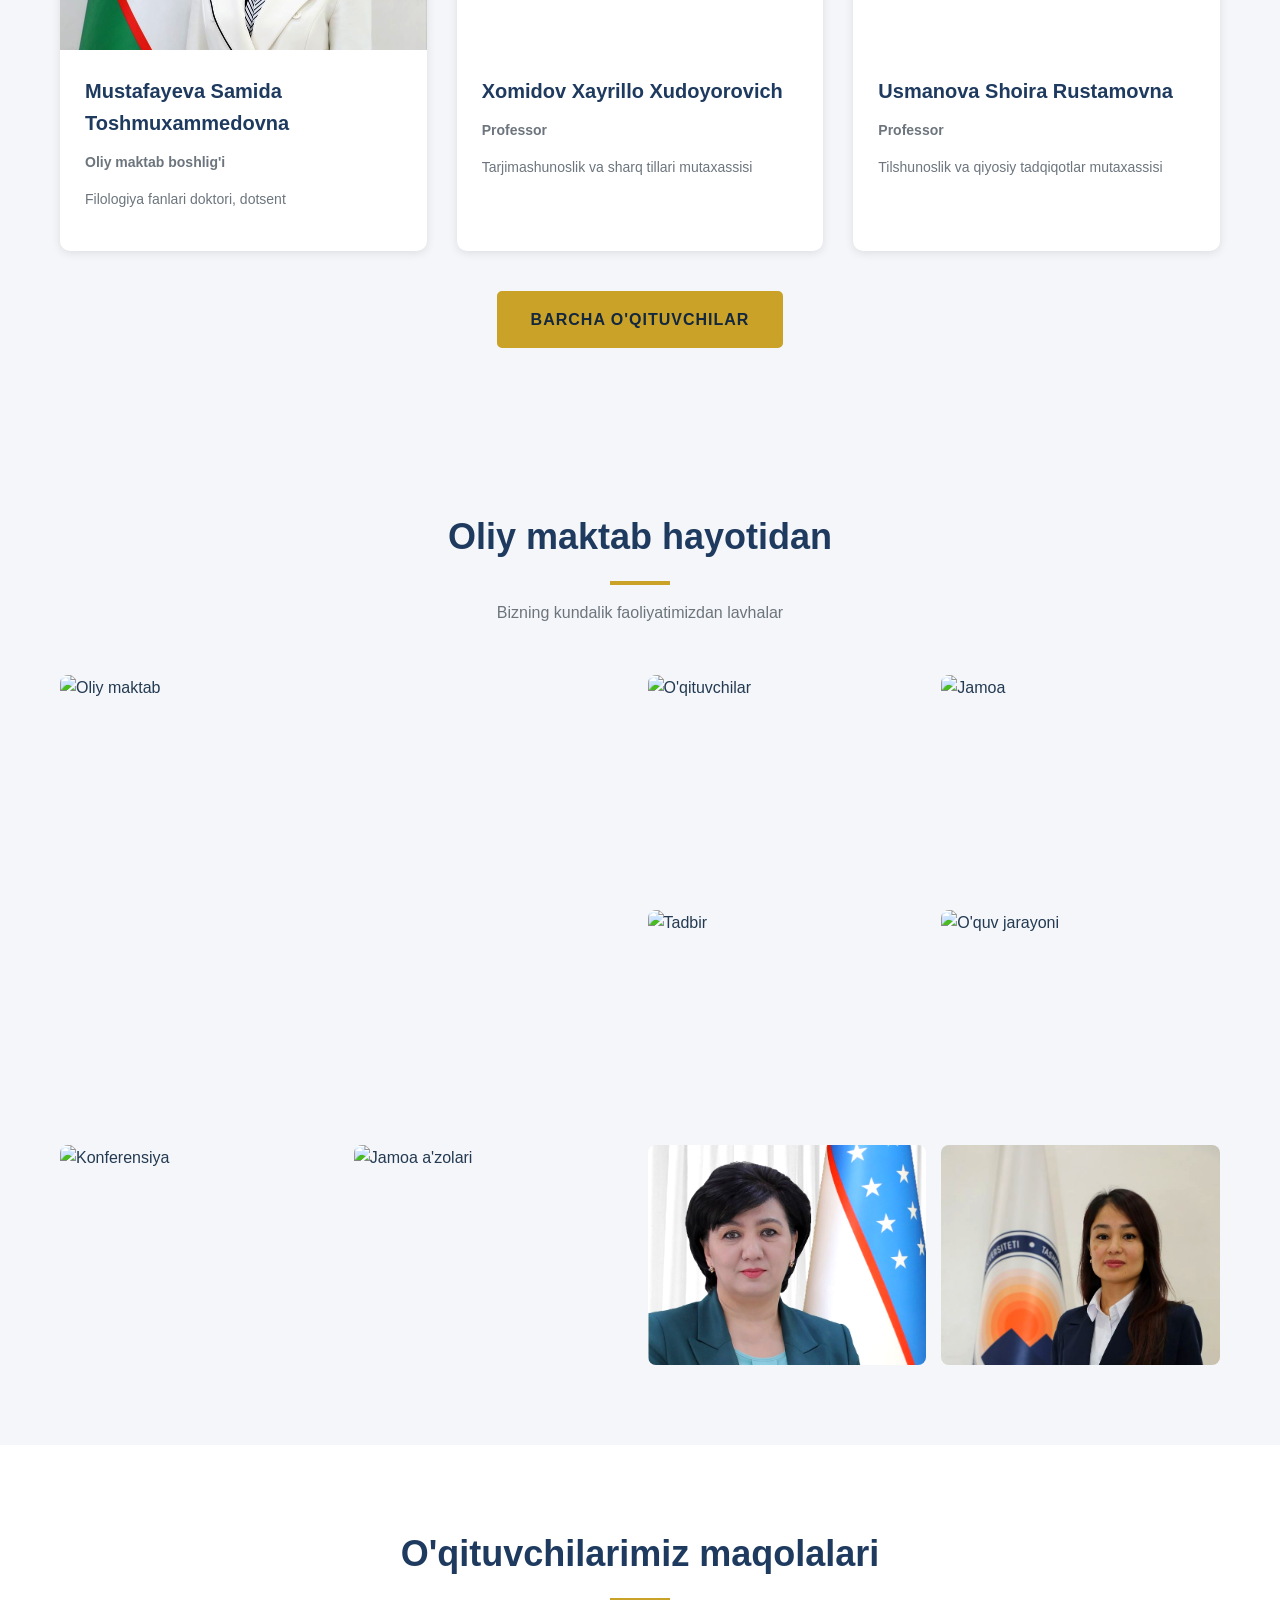
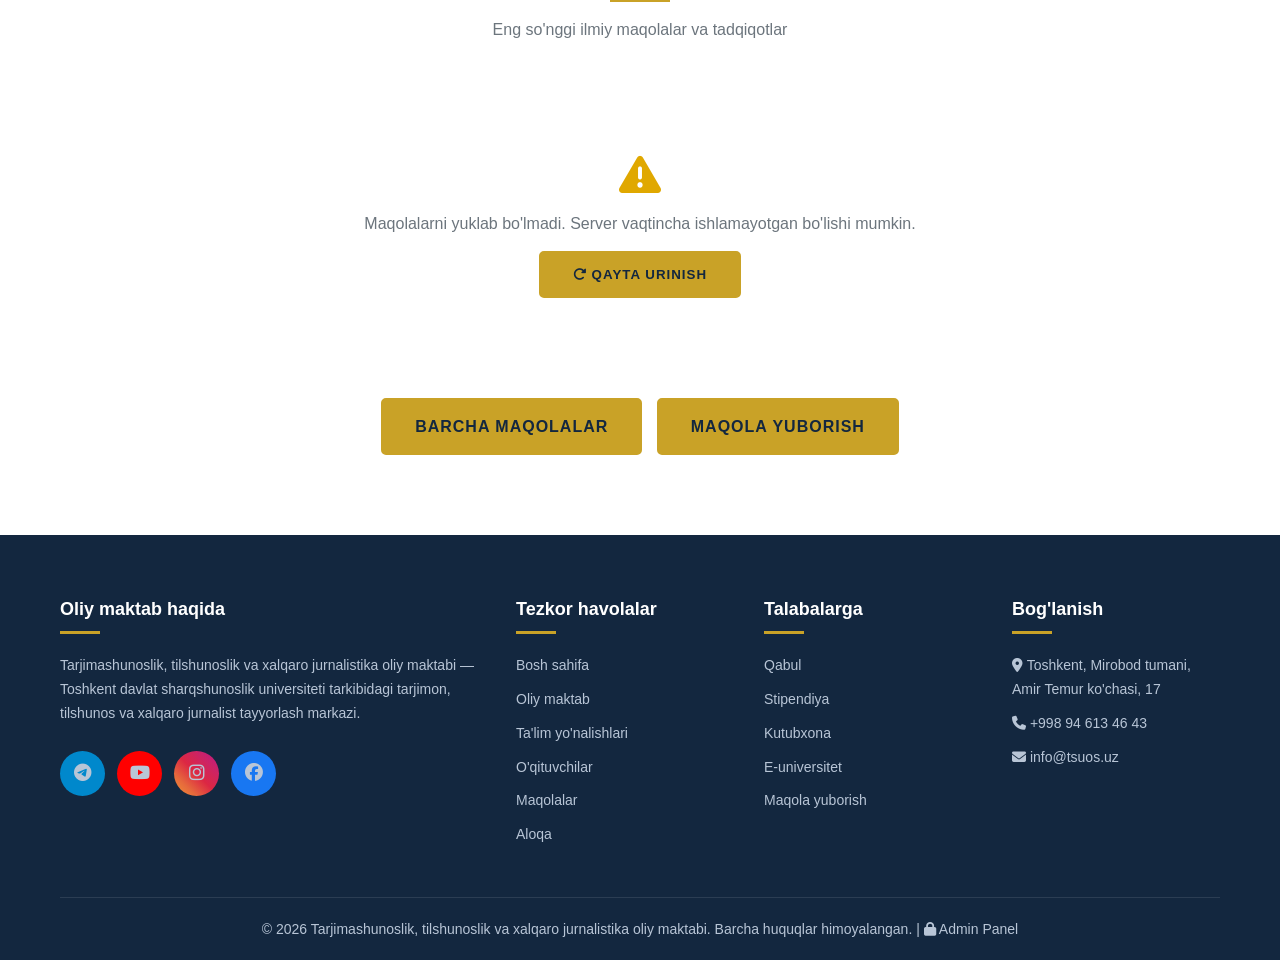
==== commit aac7e206: "txt.png" ====
--- a/index.html
+++ b/index.html
@@ -355,7 +355,7 @@
 
                 <div class="footer-section">
                     <h4>Bog'lanish</h4>
-                    <p><i class="fas fa-map-marker-alt"></i> Toshkent, Amir Temur ko'chasi, 20</p>
+                    <p><i class="fas fa-map-marker-alt"></i> Toshkent, Mirobod tumani, Amir Temur ko'chasi, 17</p>
                     <p><i class="fas fa-phone"></i> +998 94 613 46 43</p>
                     <p><i class="fas fa-envelope"></i> info@tsuos.uz</p>
                 </div>
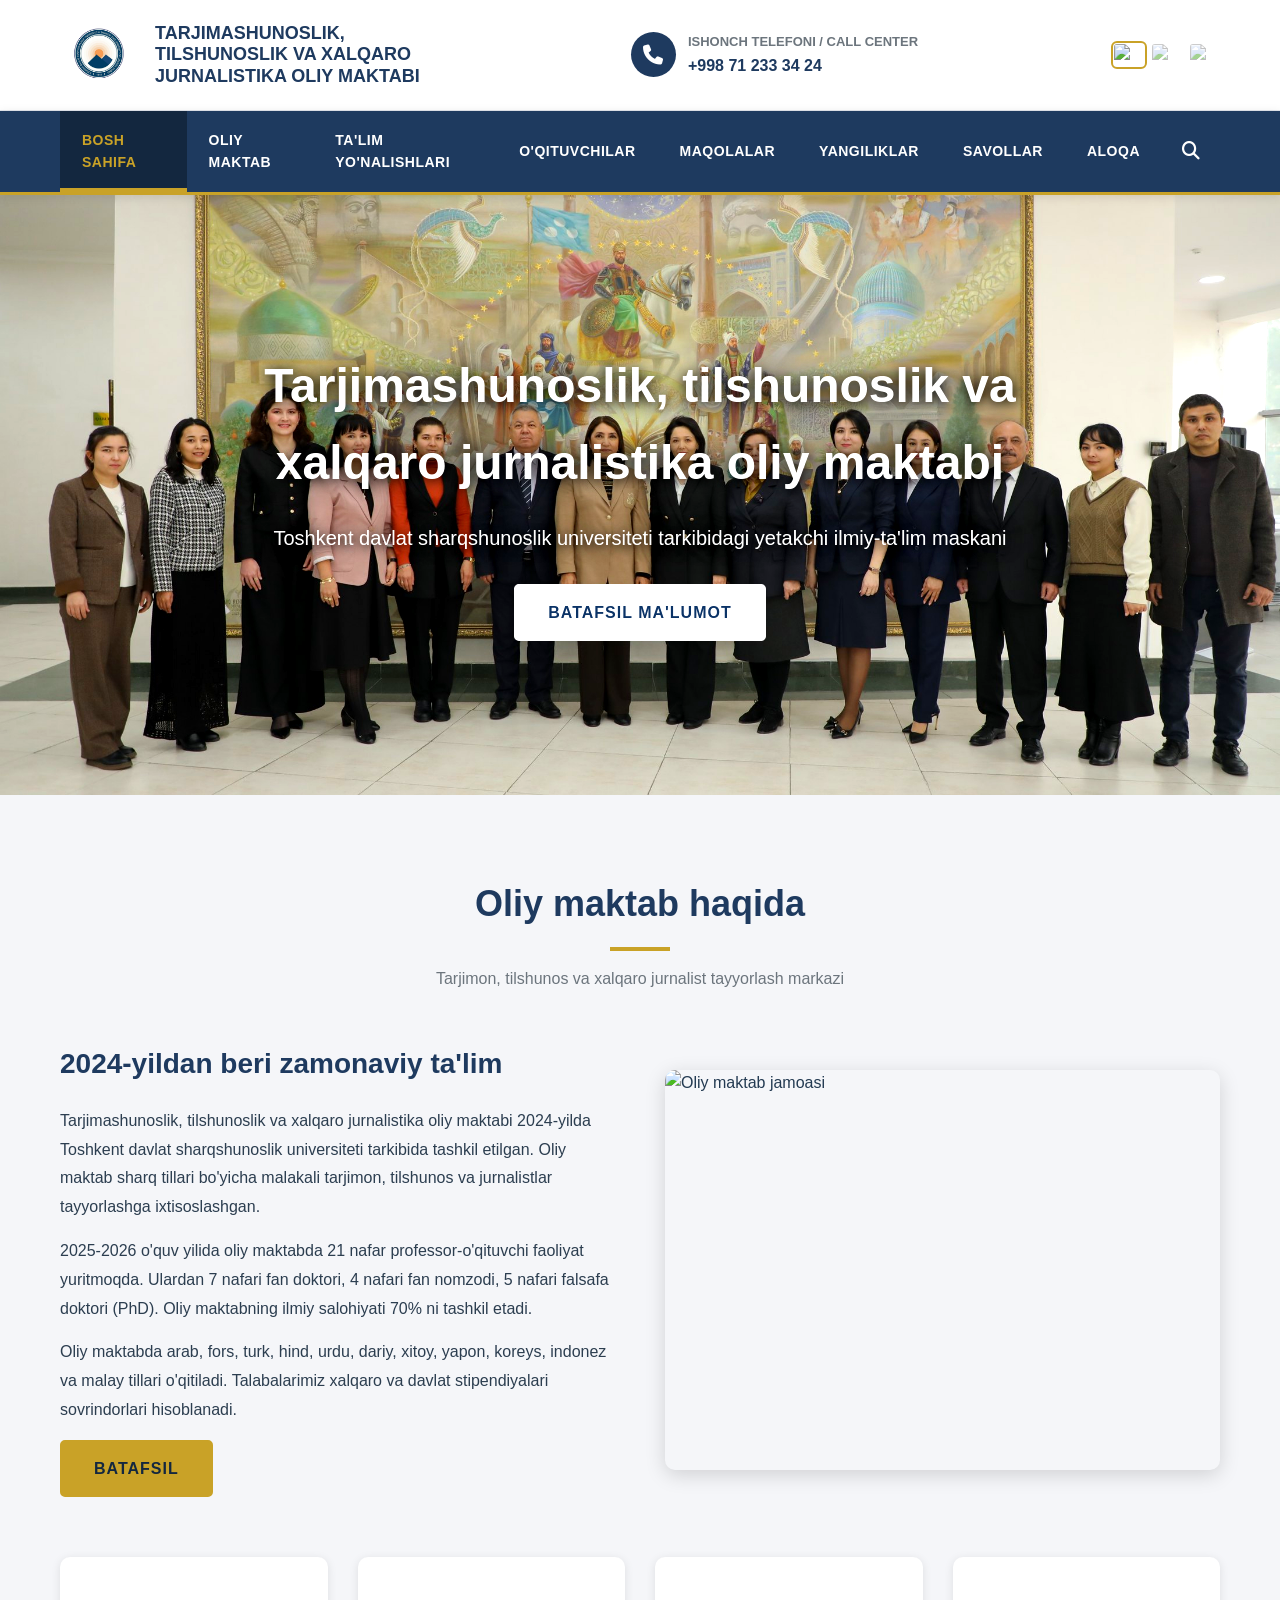
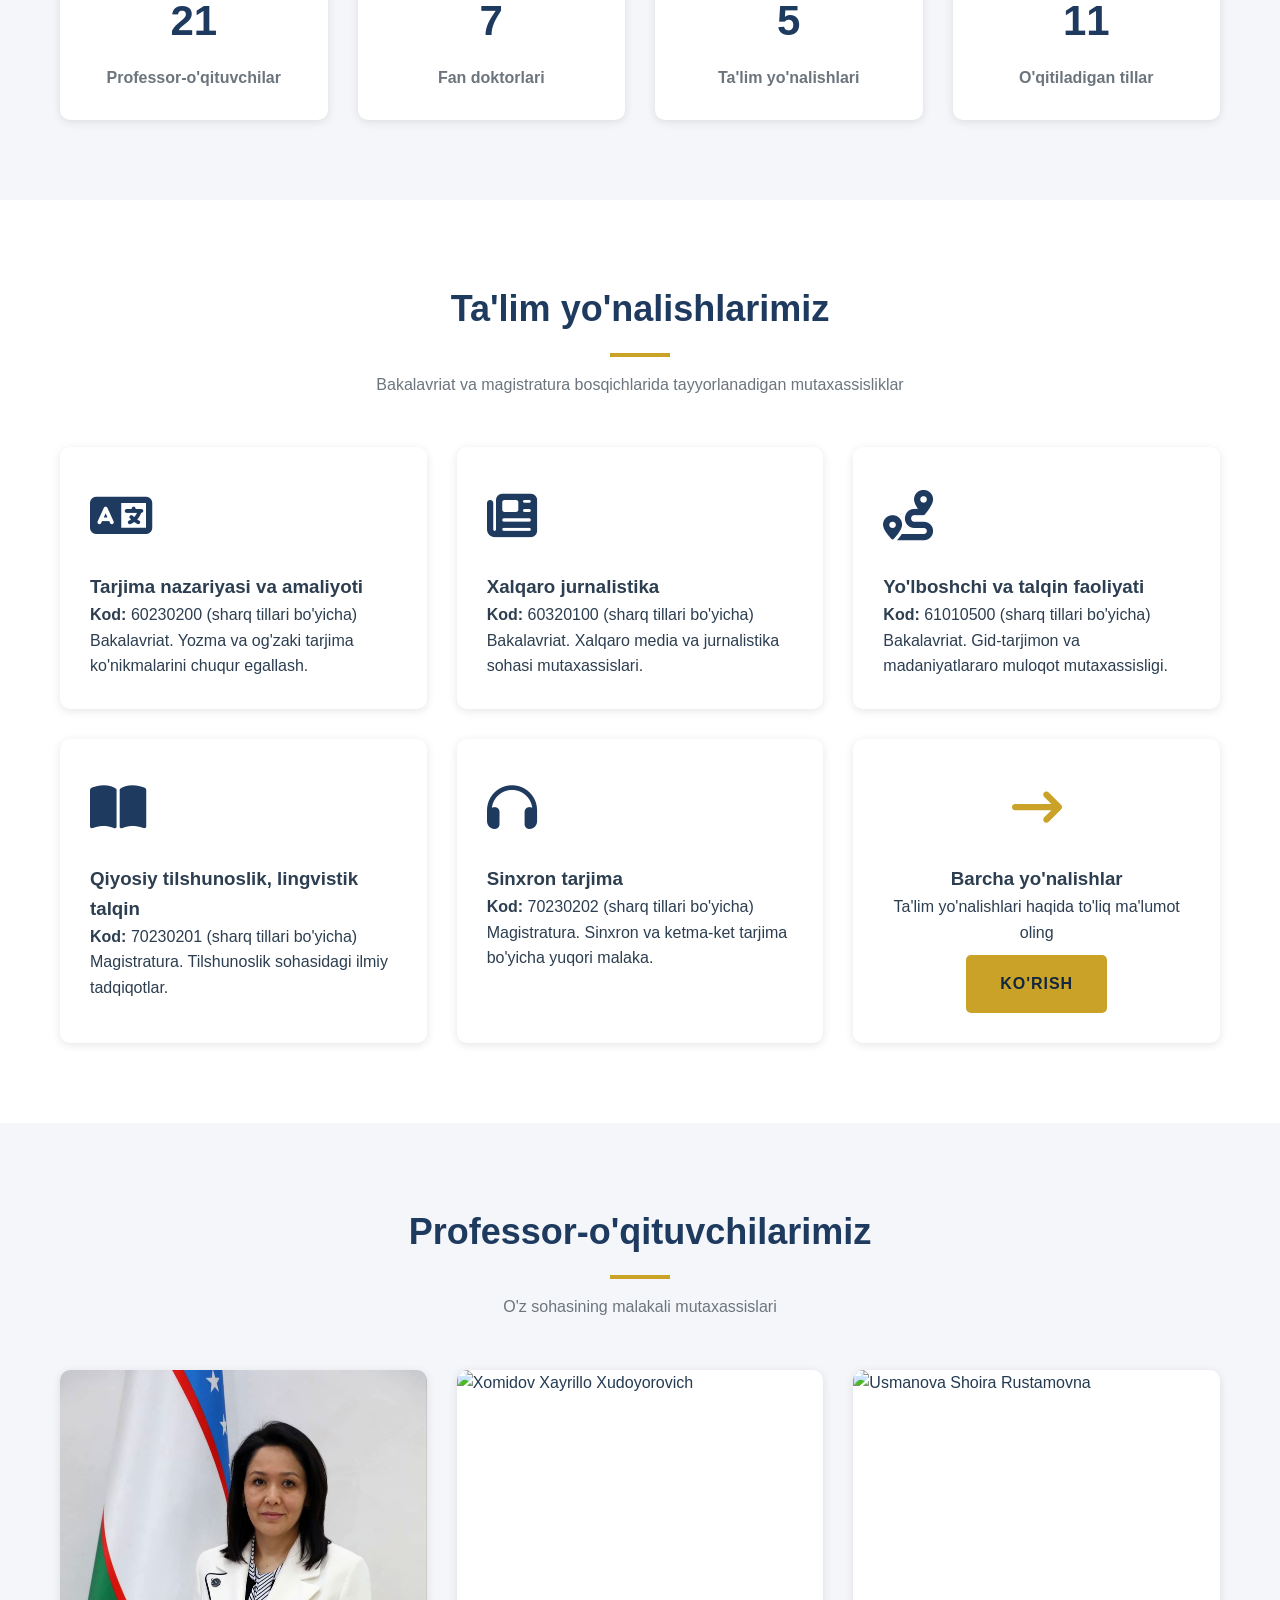
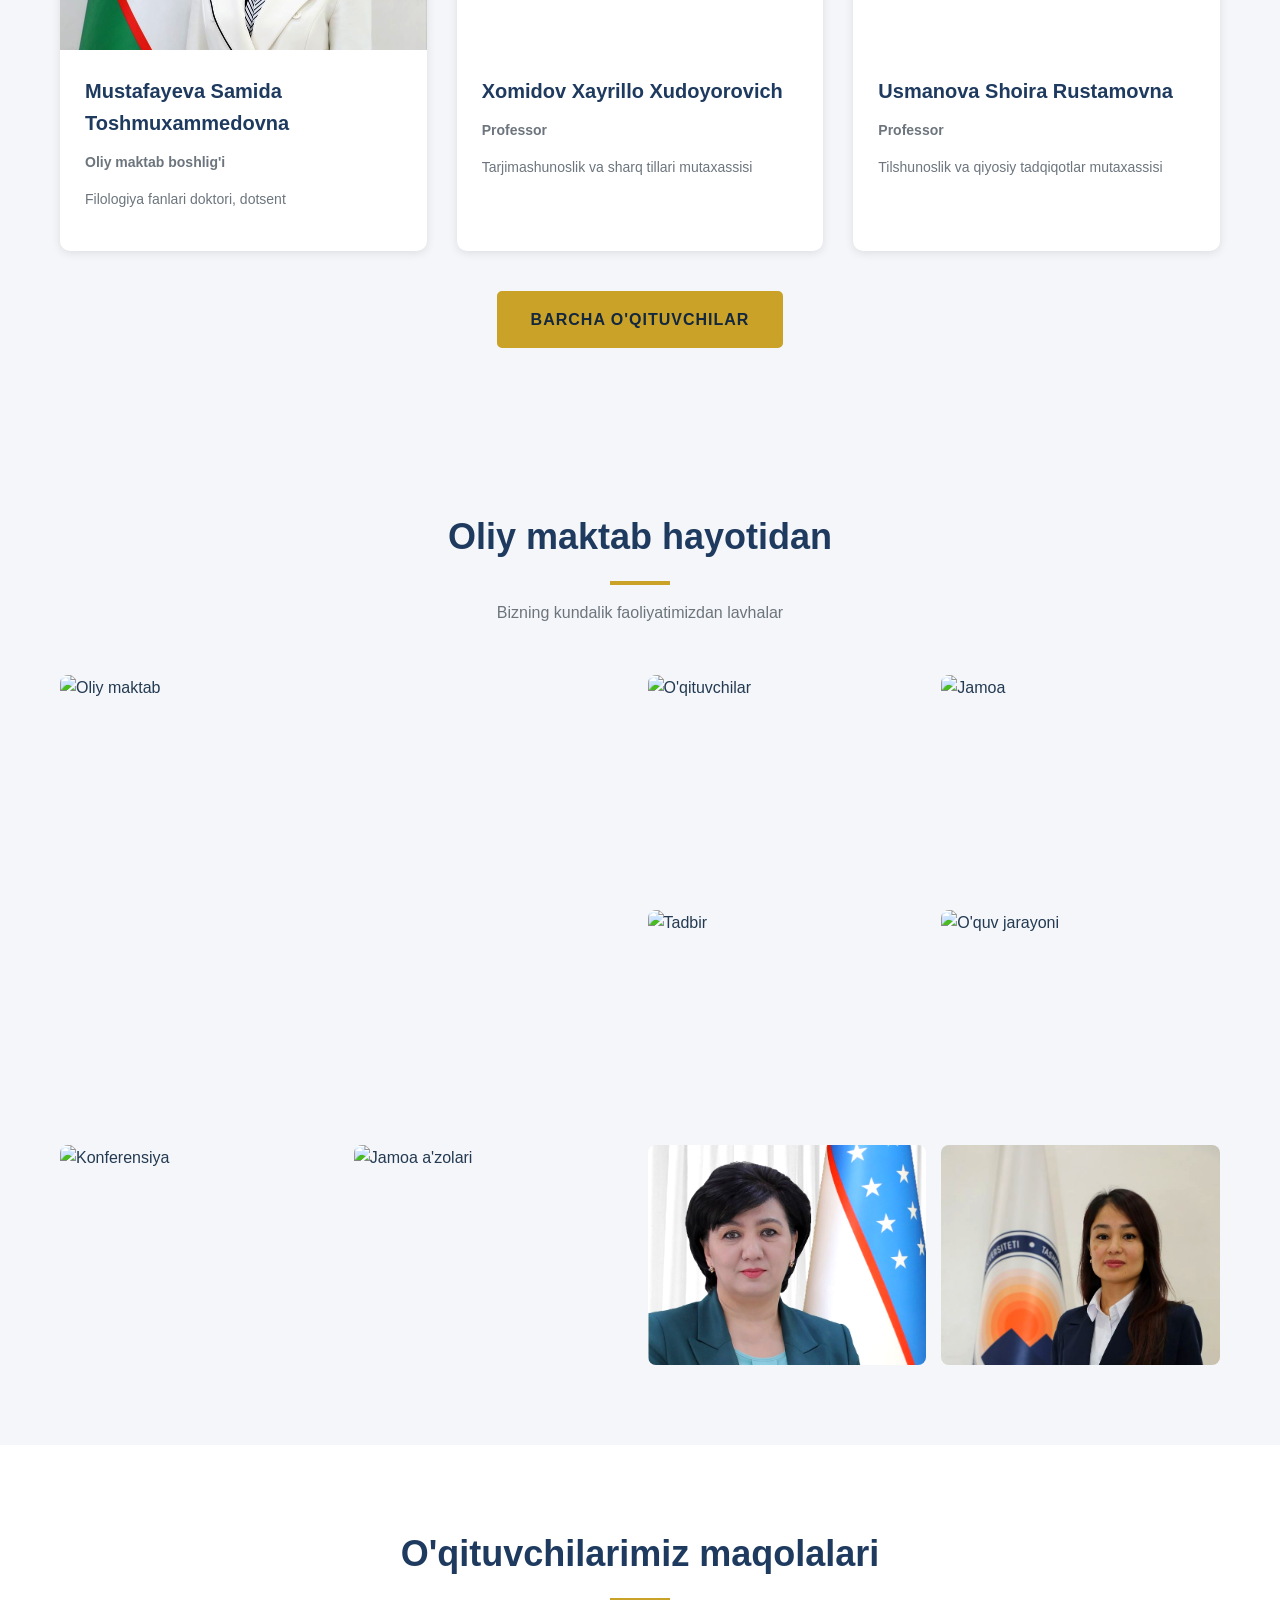
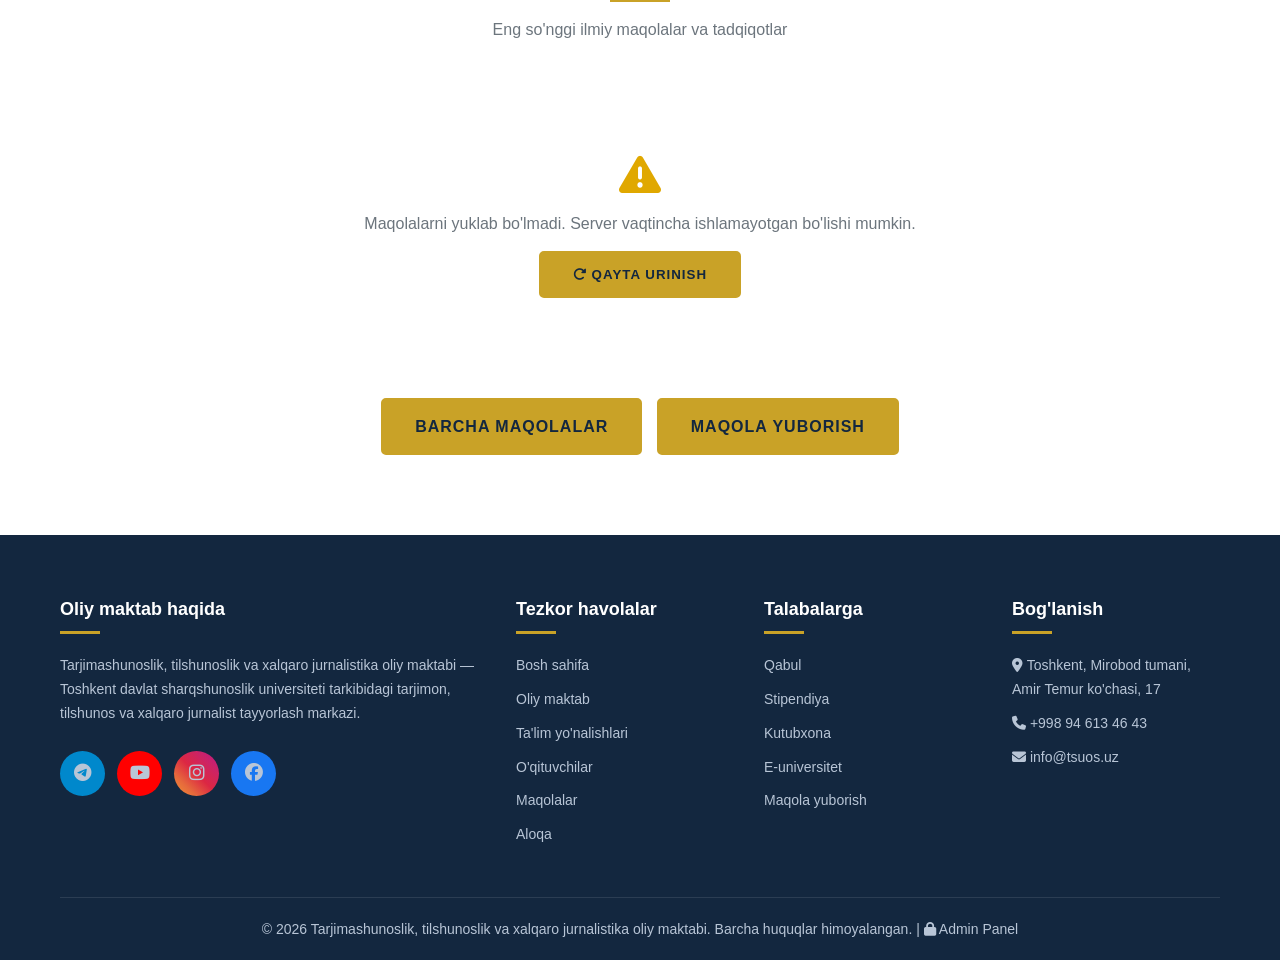
==== commit 7cff5020: "txt" ====
--- a/index.html
+++ b/index.html
@@ -142,9 +142,7 @@
                     <div style="font-size: 50px; color: var(--primary-blue); margin-bottom: 15px;">
                         <i class="fas fa-language"></i>
                     </div>
-                    <h3>Tarjima nazariyasi va amaliyo
-                        
-                        ti</h3>
+                    <h3>Tarjima nazariyasi va amaliyoti</h3>
                     <p><strong>Kod:</strong> 60230200 (sharq tillari bo'yicha)</p>
                     <p>Bakalavriat. Yozma va og'zaki tarjima ko'nikmalarini chuqur egallash.</p>
                 </div>
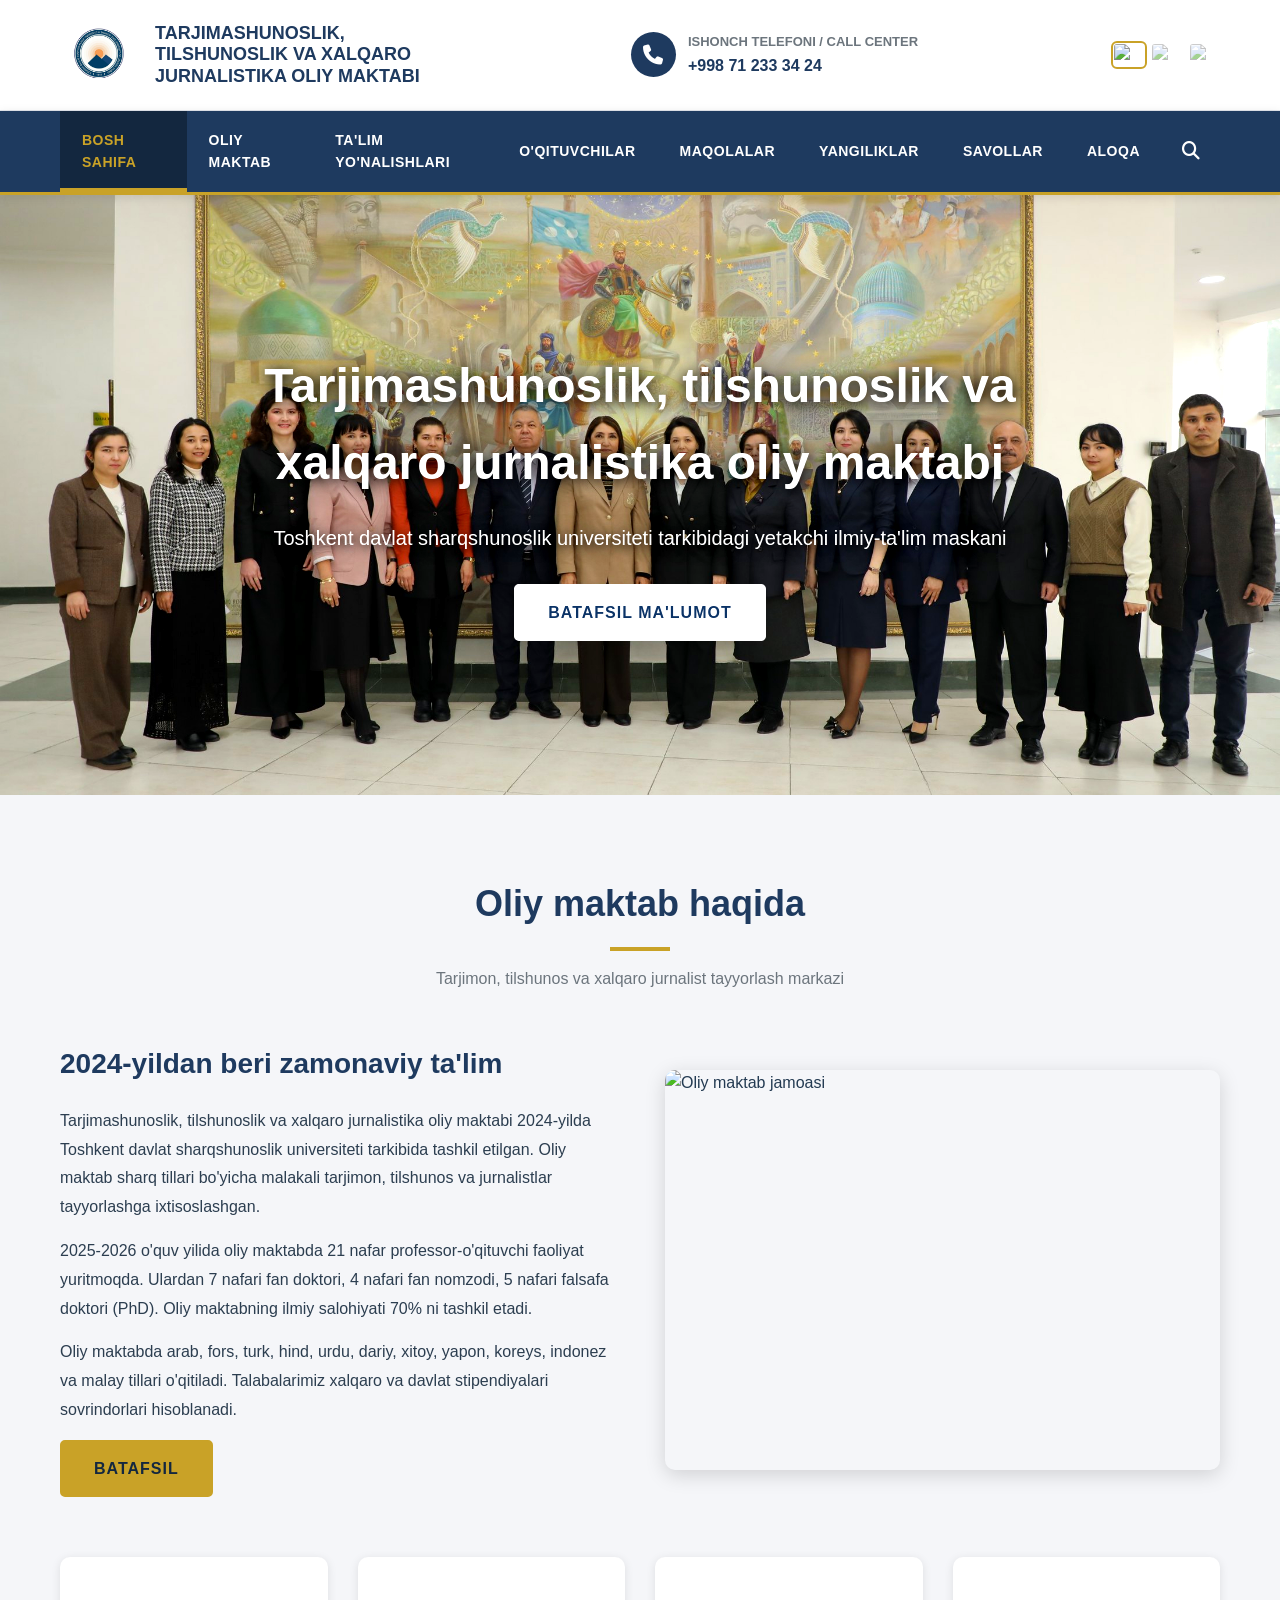
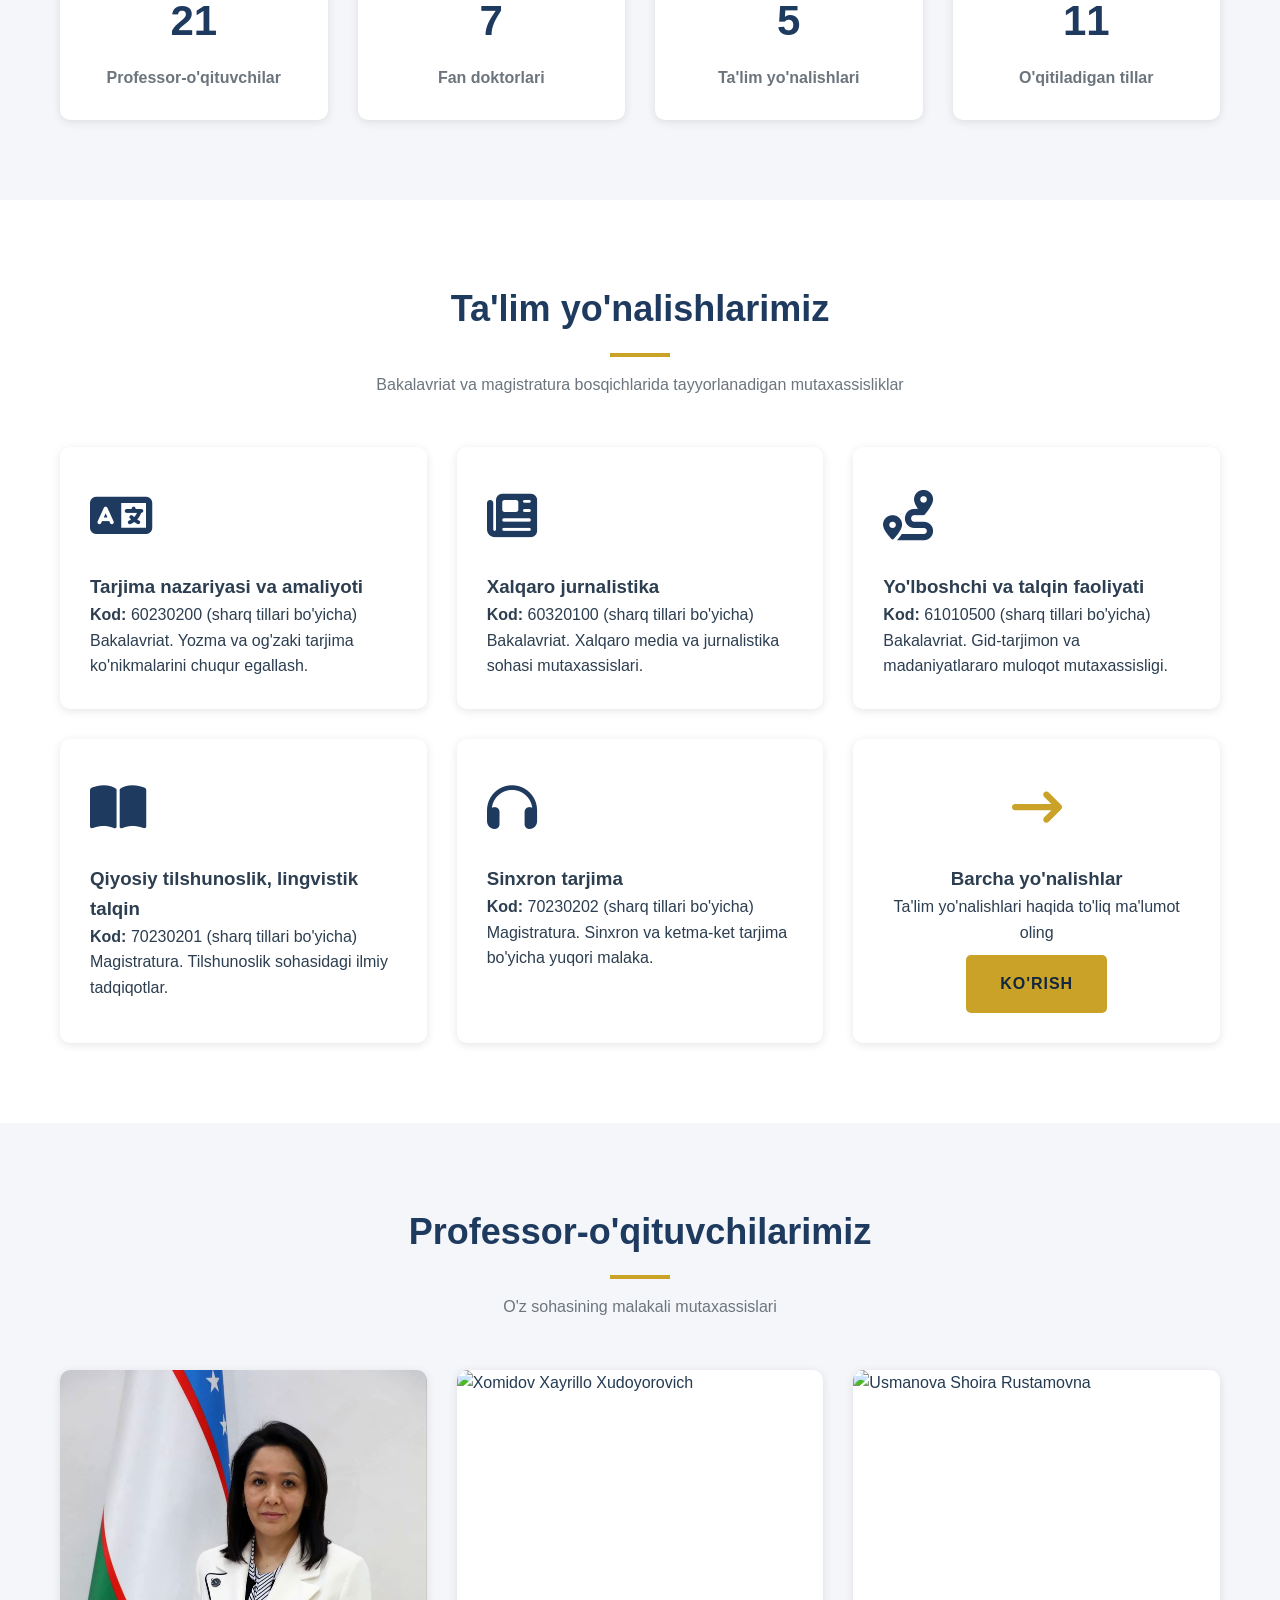
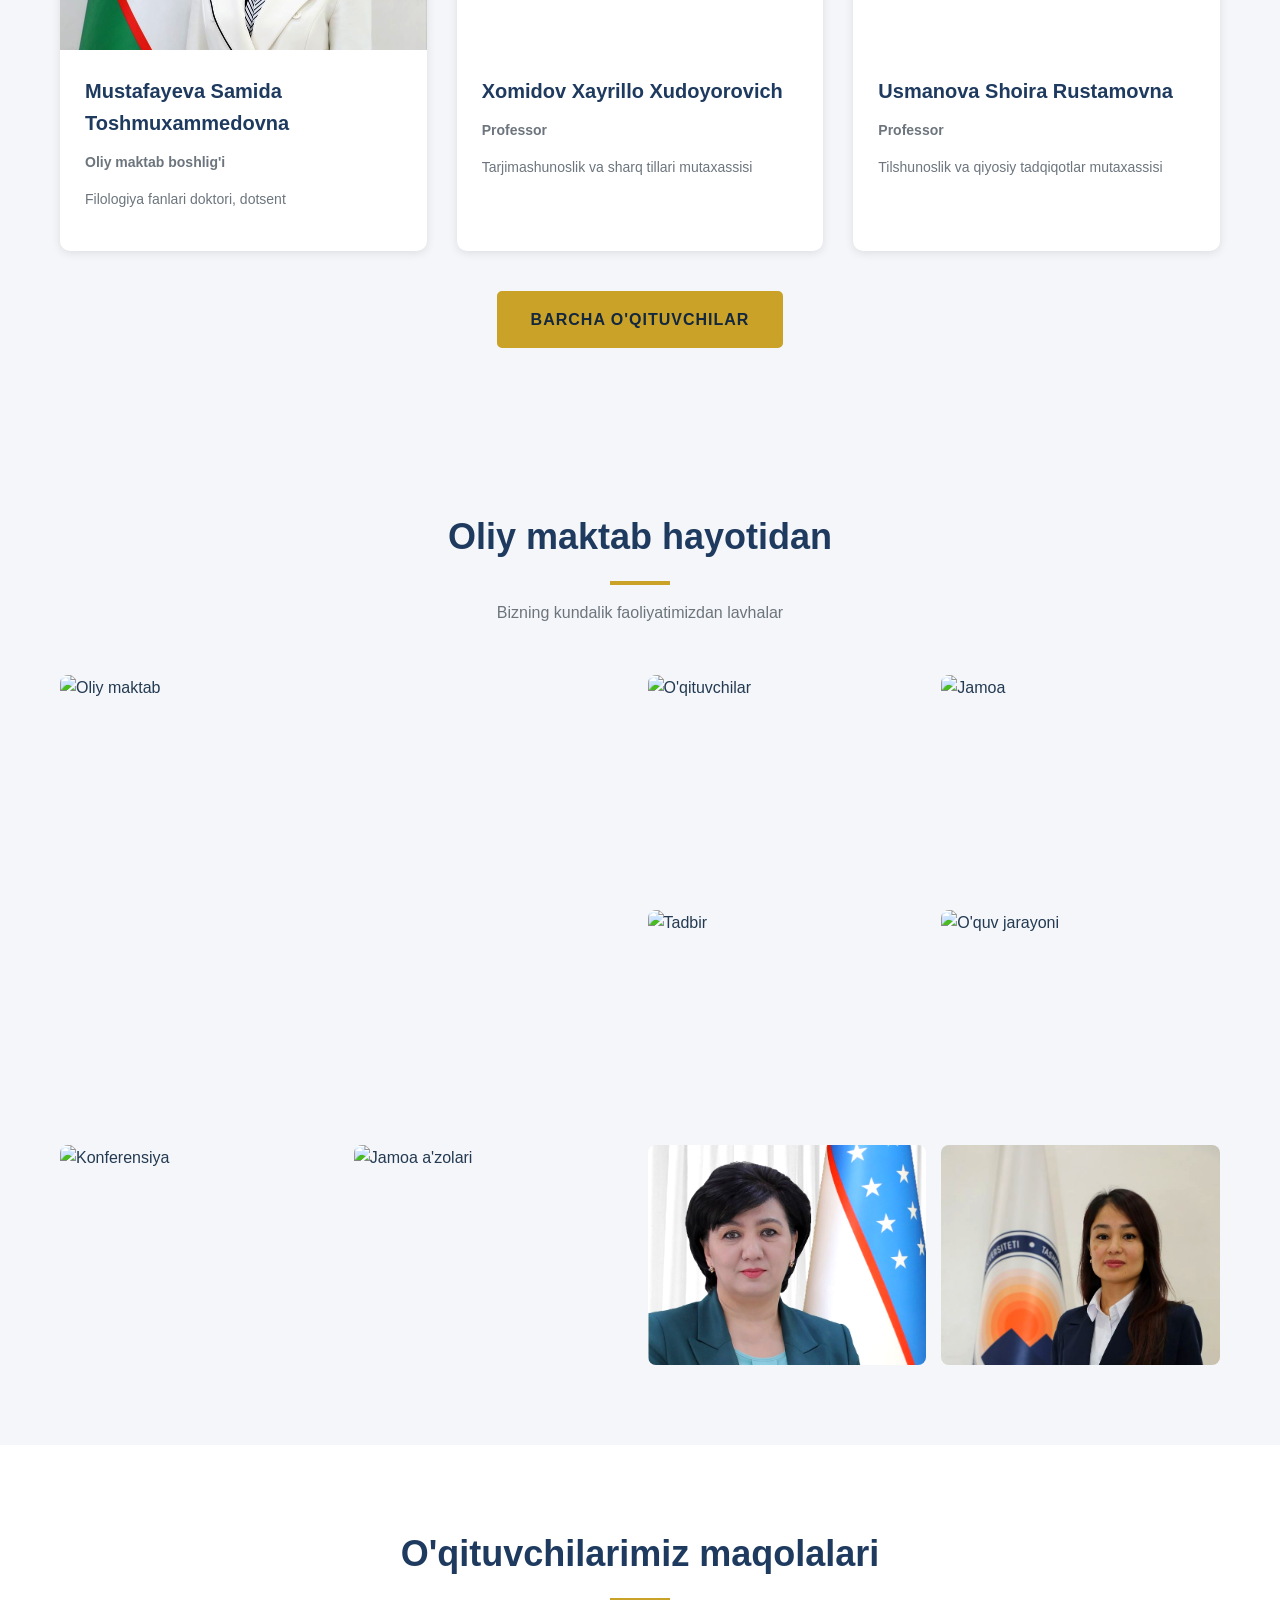
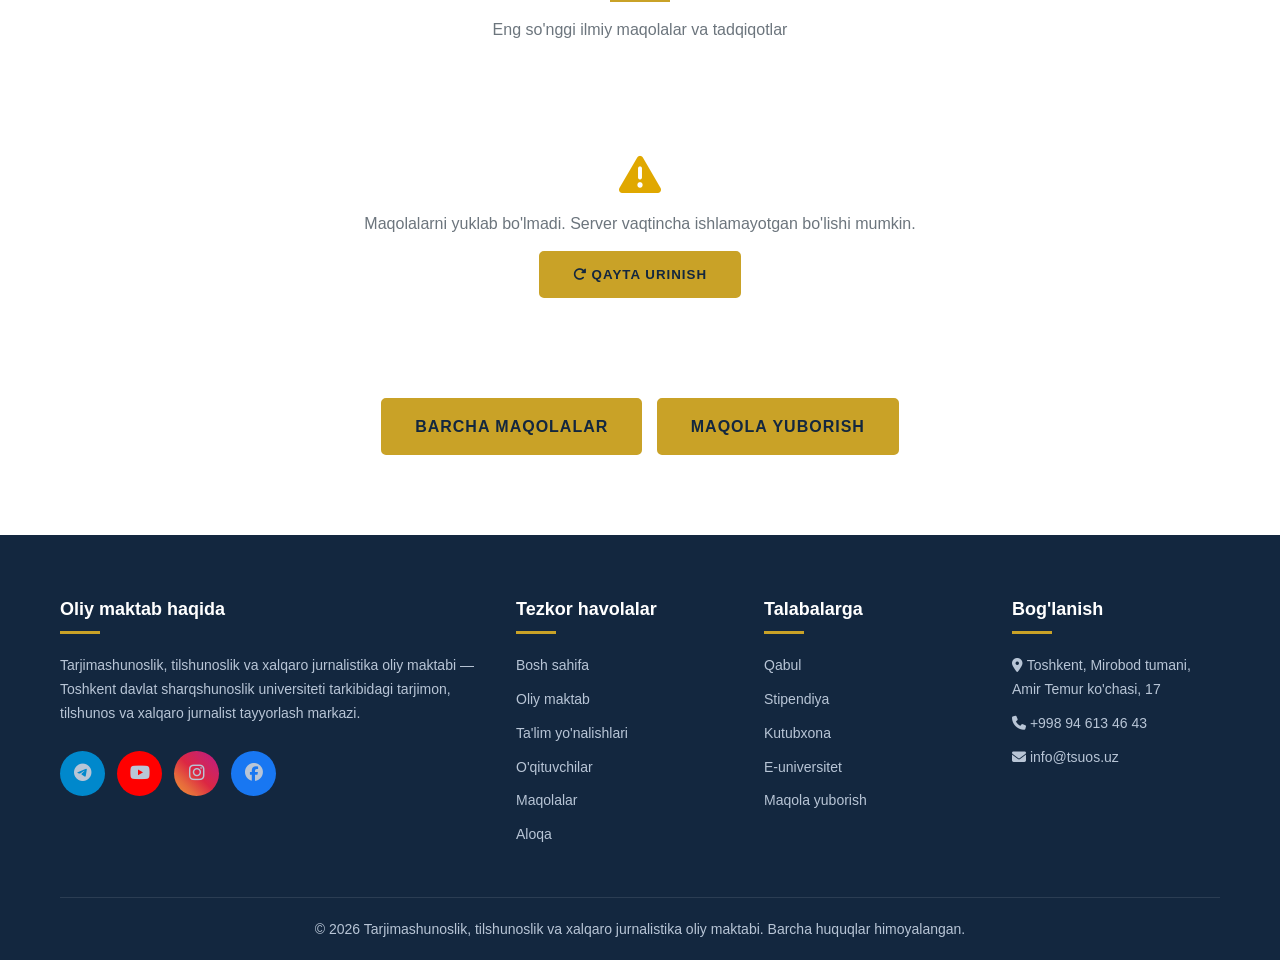
==== commit 8b3c1bc6: "Bosh sahifa footeridan Admin Panel linkini olib tashlash" ====
--- a/index.html
+++ b/index.html
@@ -360,7 +360,7 @@
             </div>
 
             <div class="footer-bottom">
-                <p>&copy; 2026 Tarjimashunoslik, tilshunoslik va xalqaro jurnalistika oliy maktabi. Barcha huquqlar himoyalangan. | <a href="admin-login.html" style="color: #b8c5d6;"><i class="fas fa-lock"></i> Admin Panel</a></p>
+                <p>&copy; 2026 Tarjimashunoslik, tilshunoslik va xalqaro jurnalistika oliy maktabi. Barcha huquqlar himoyalangan.</p>
             </div>
         </div>
     </footer>
